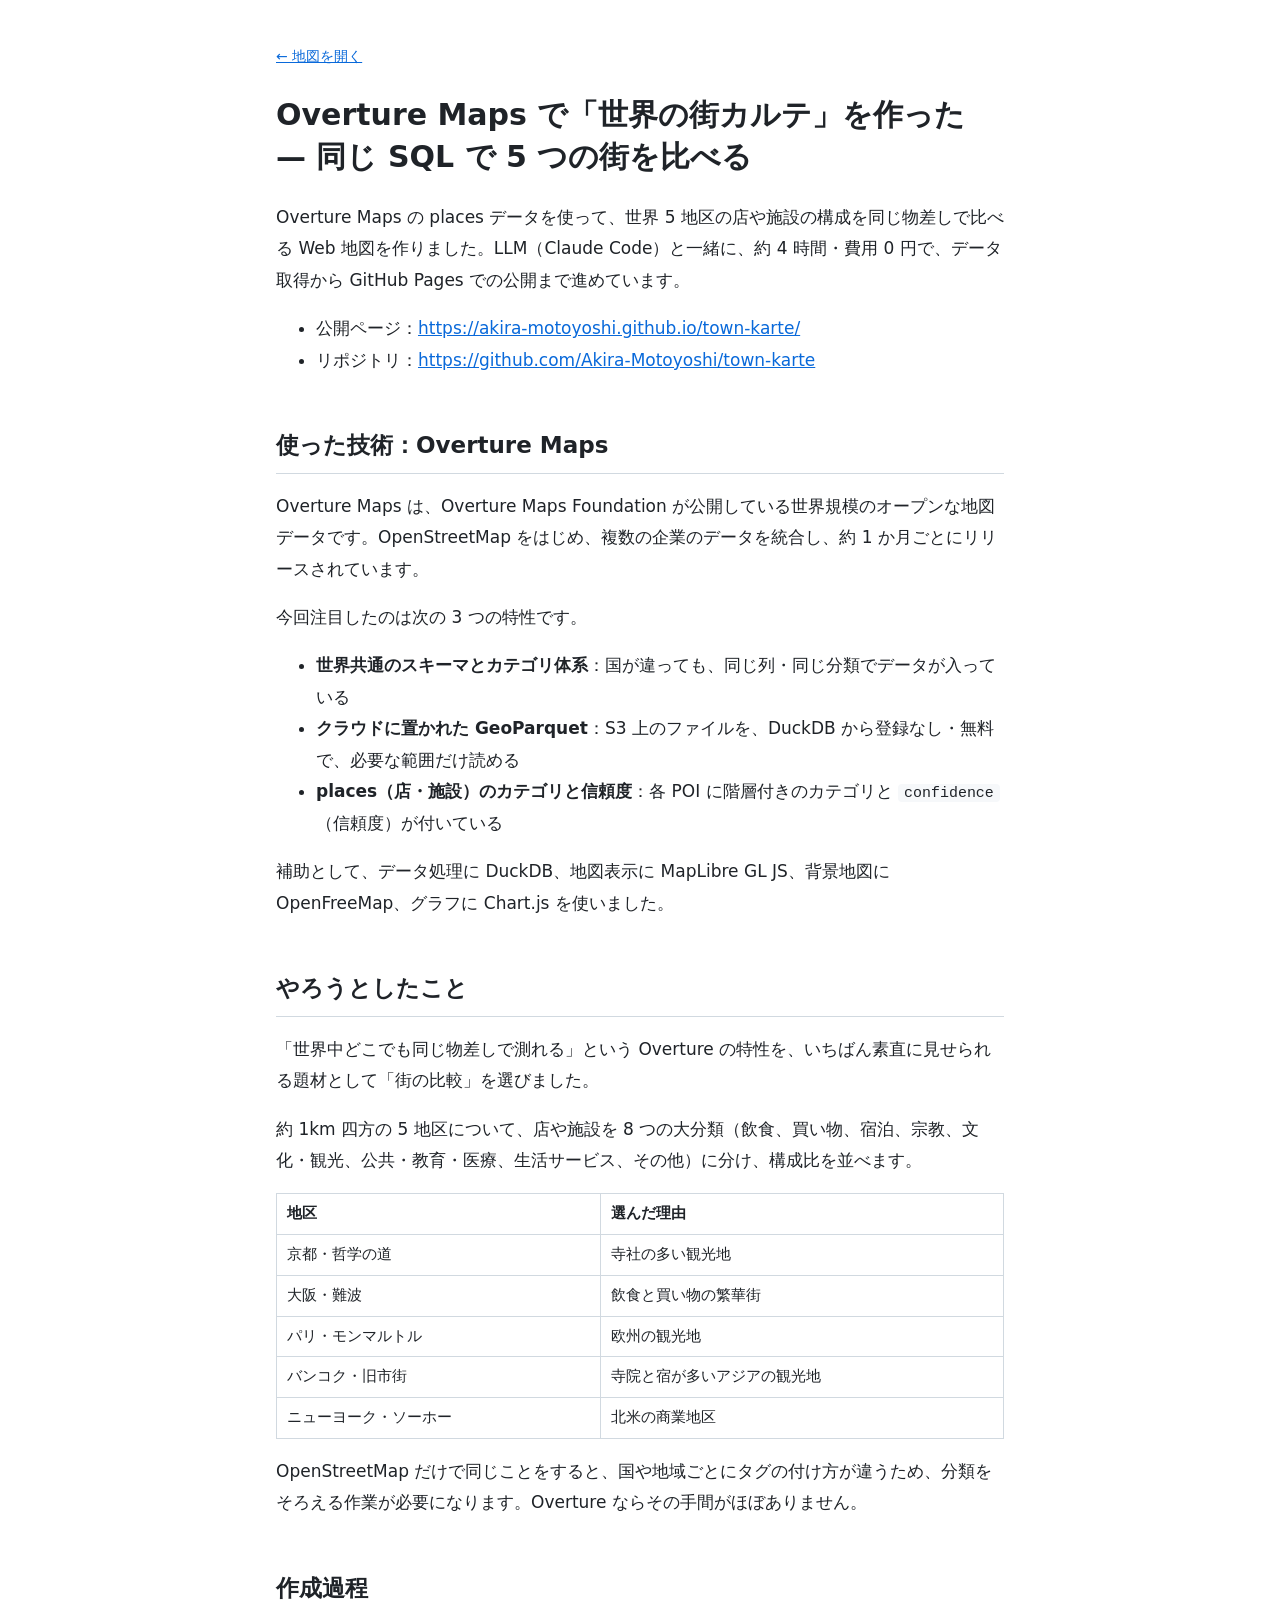
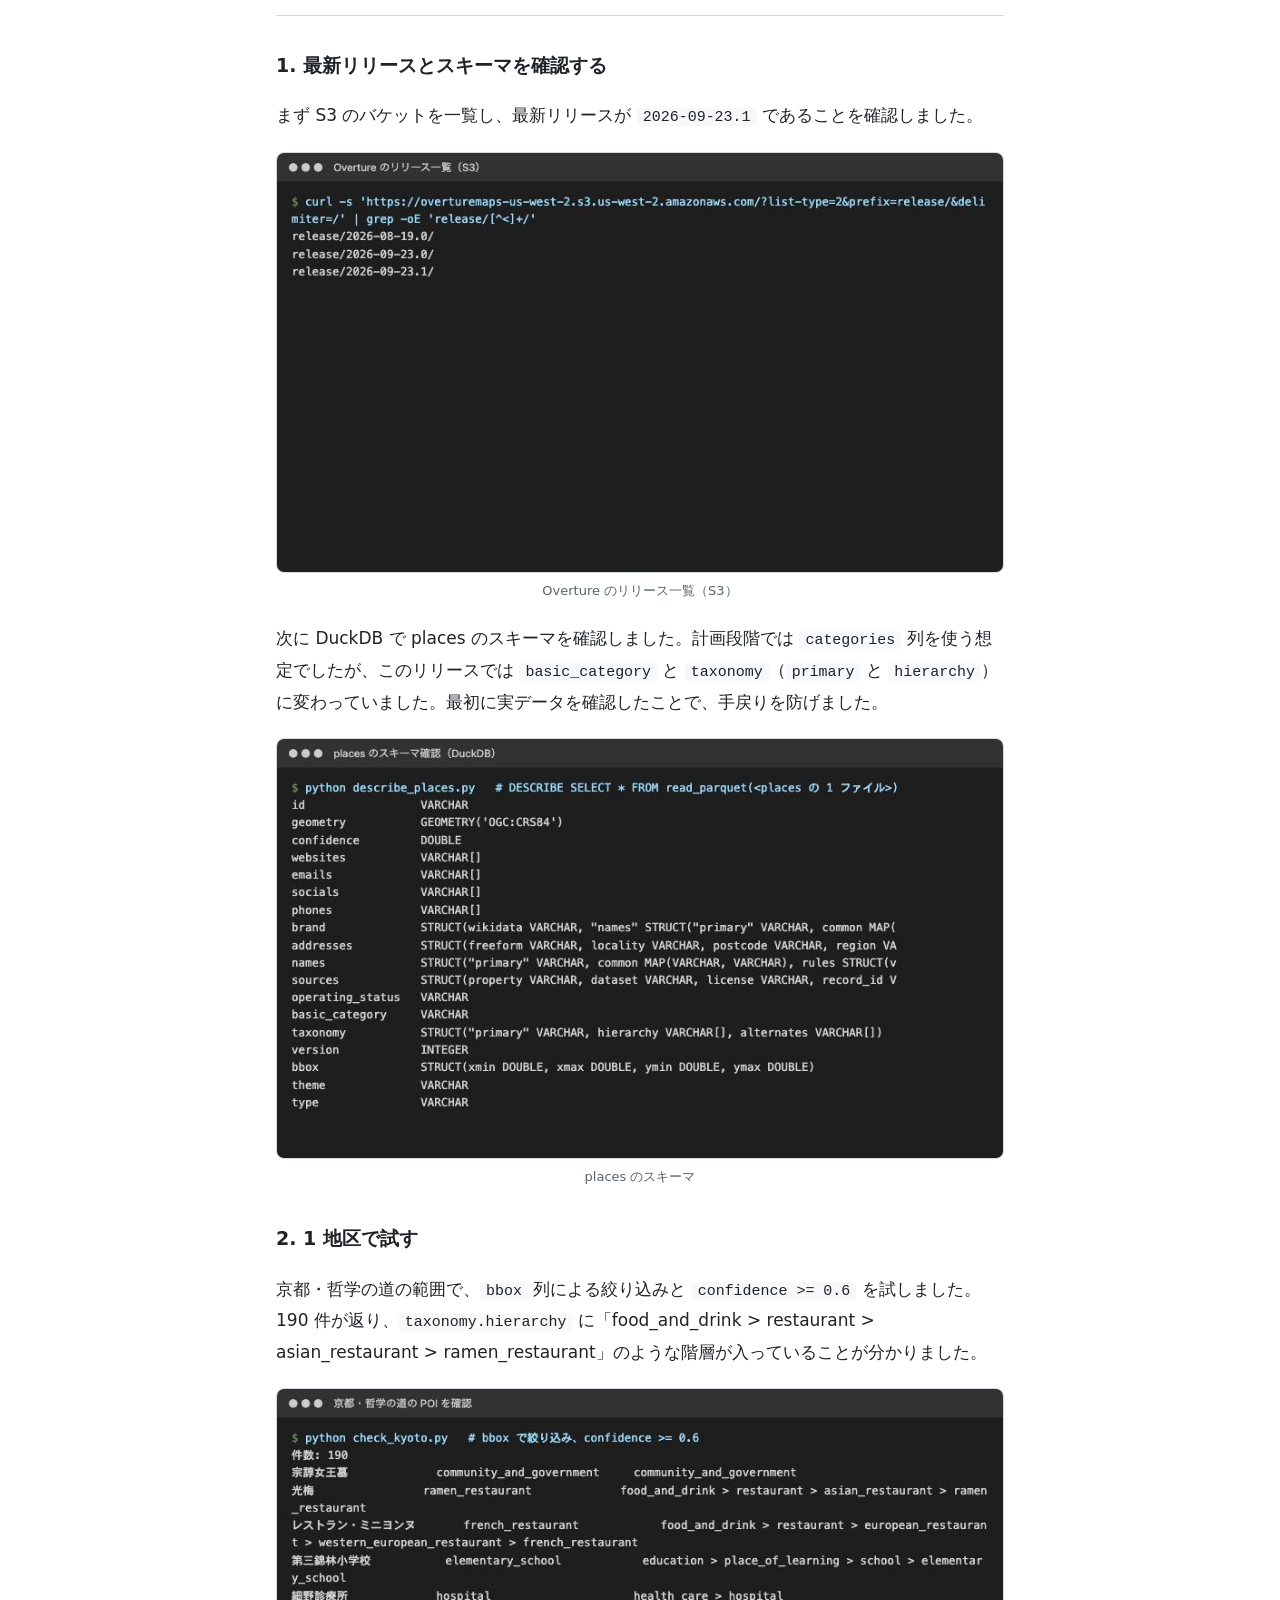
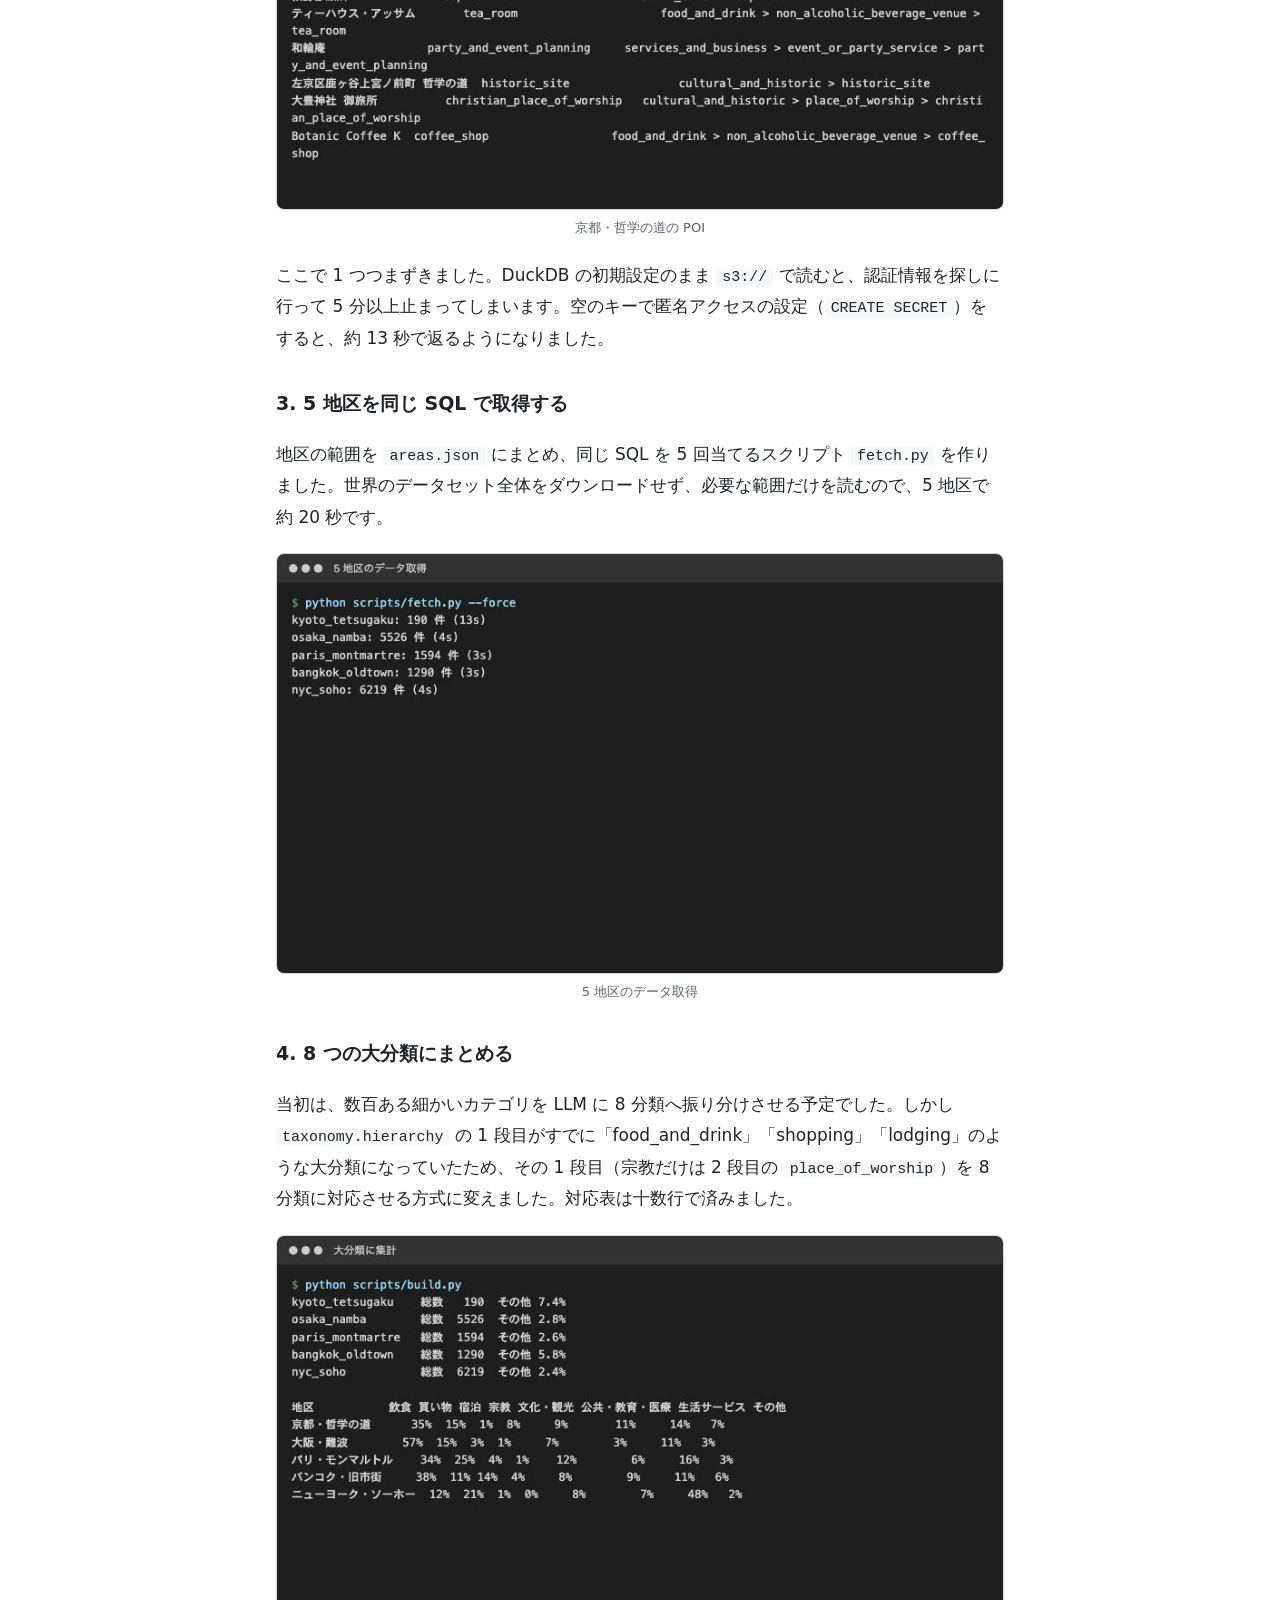
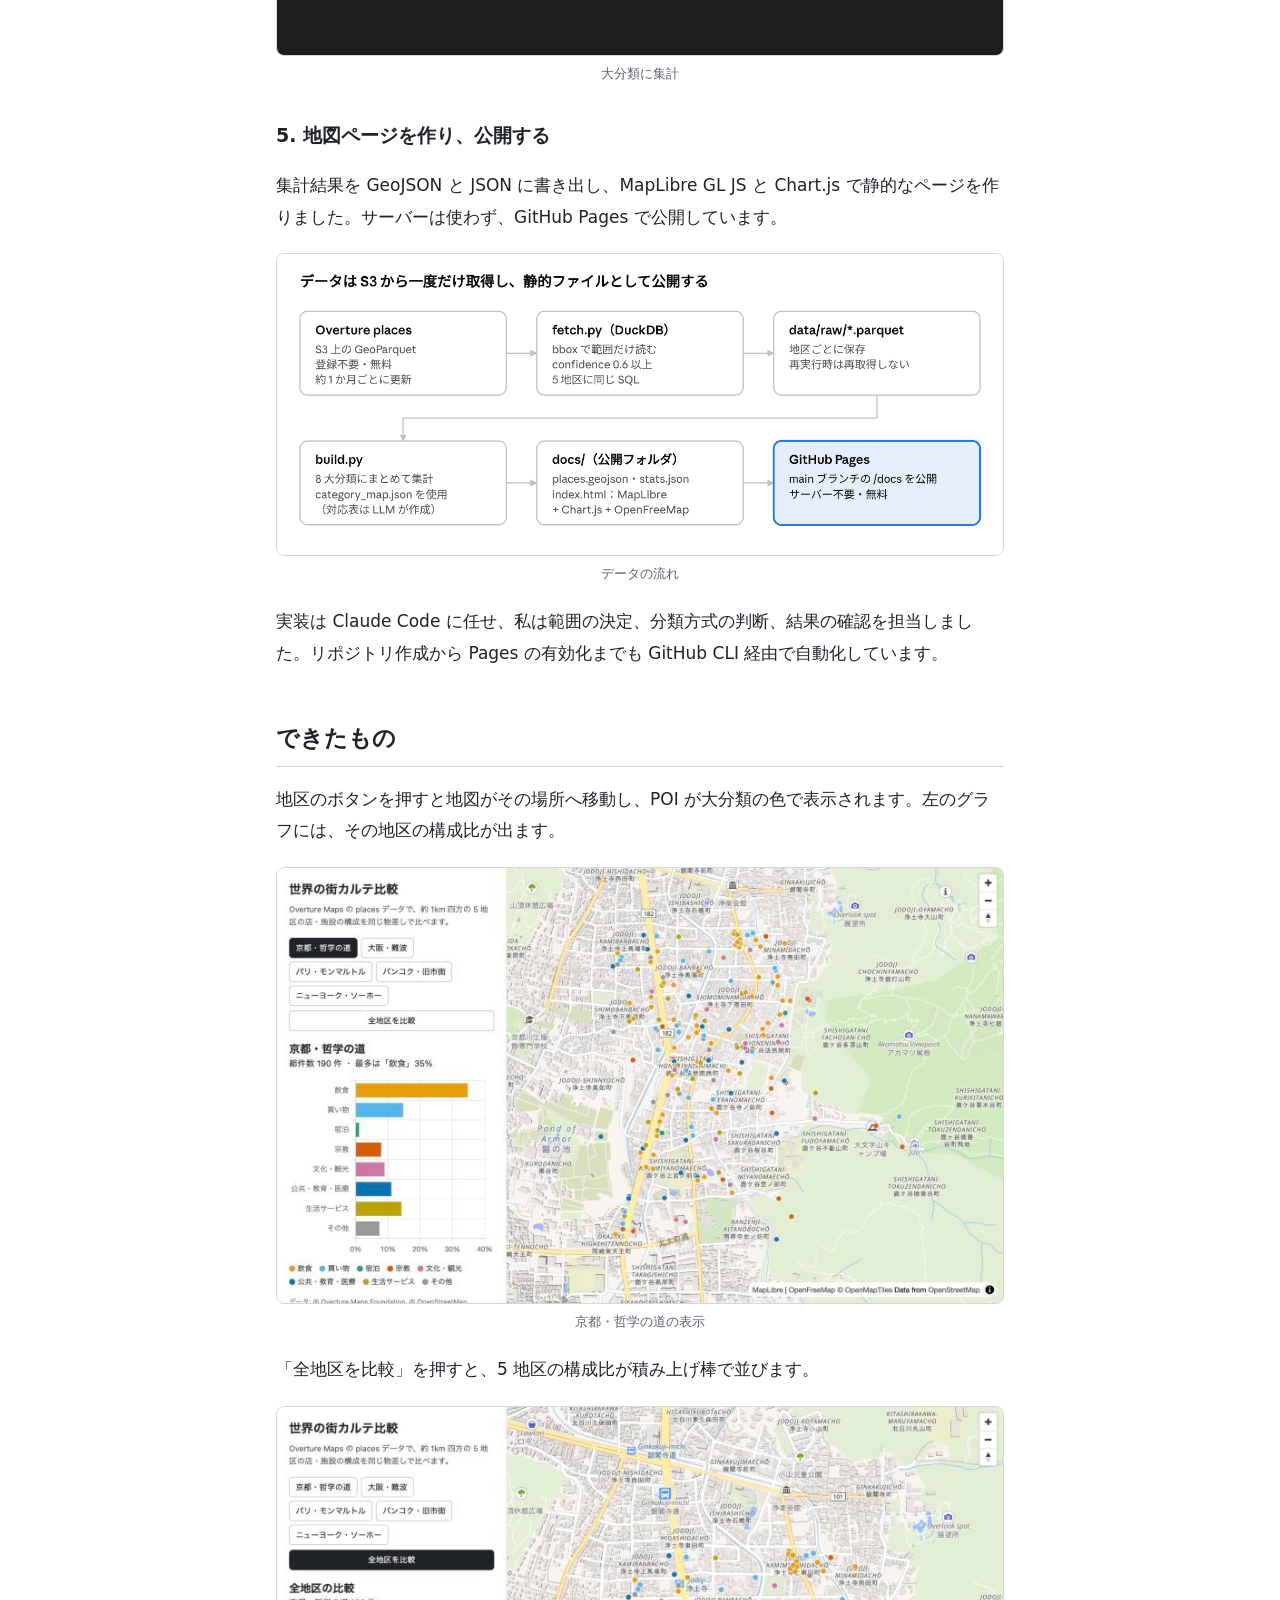
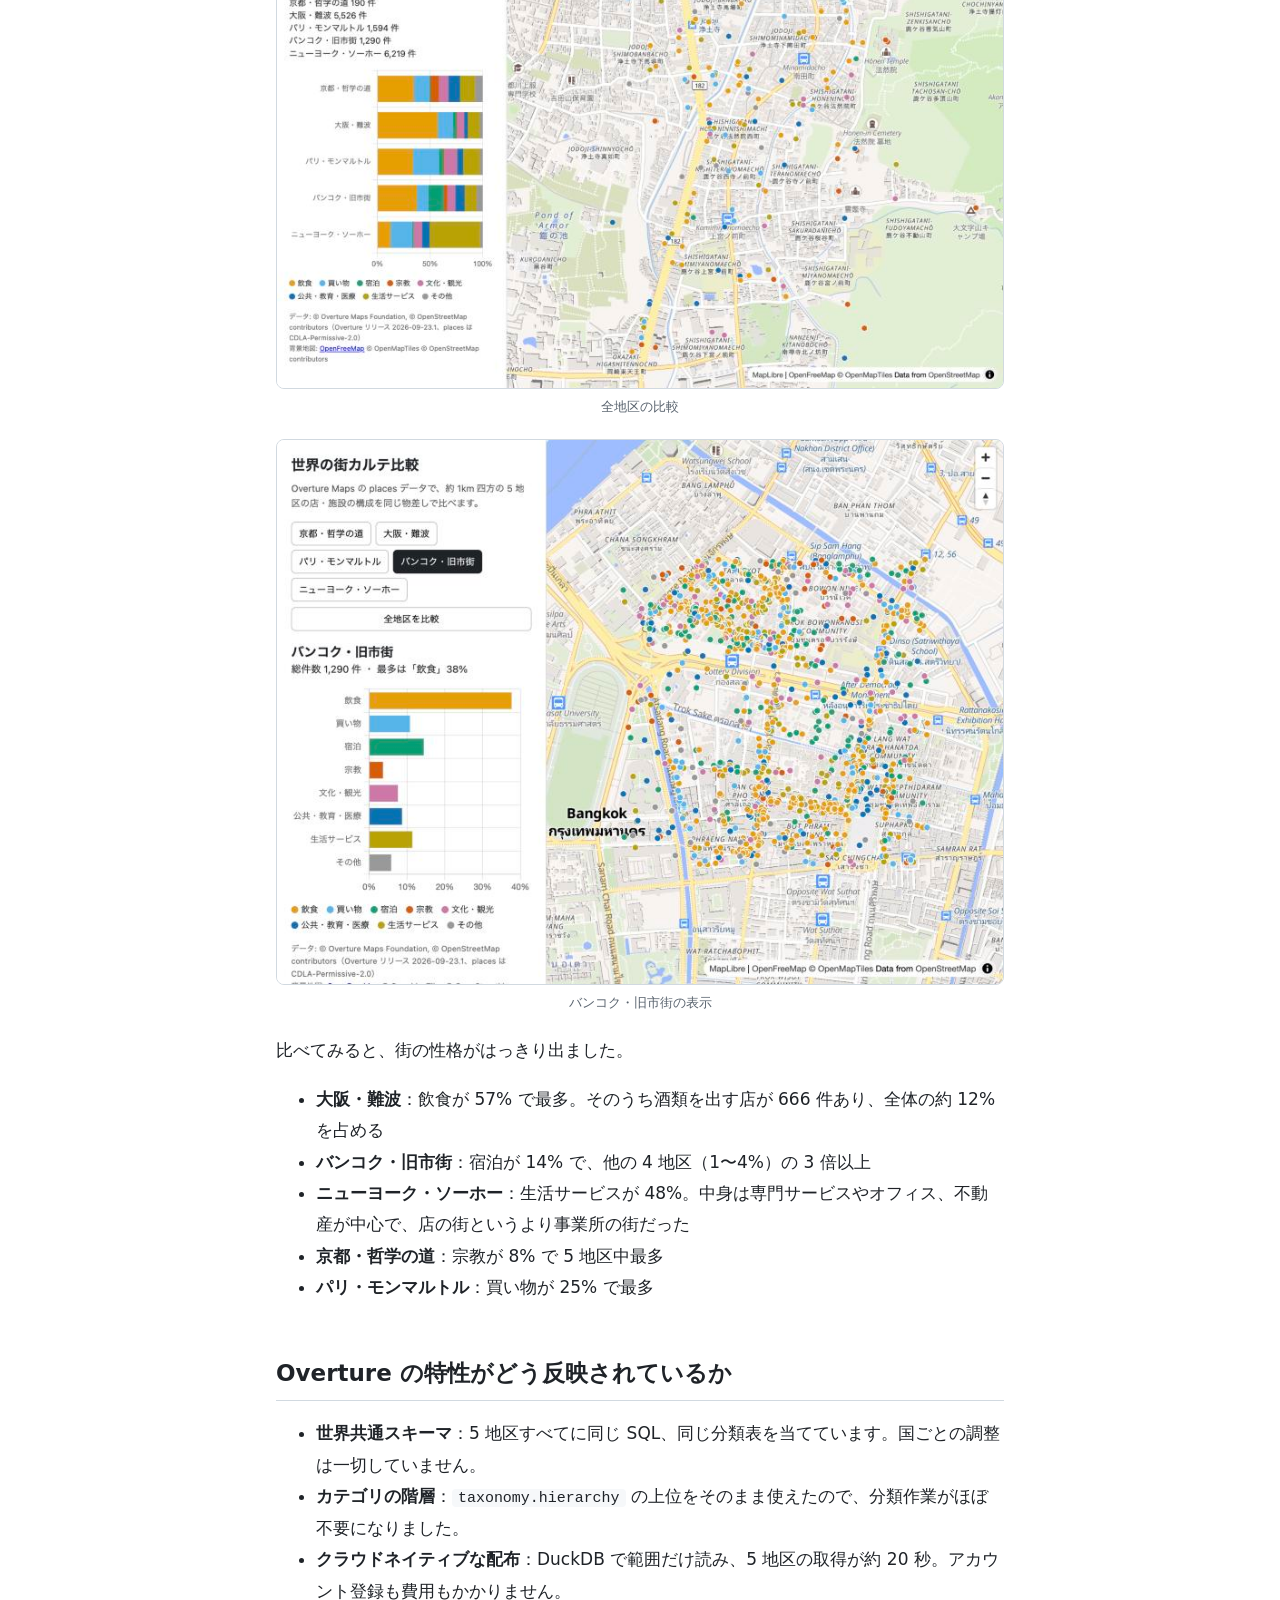
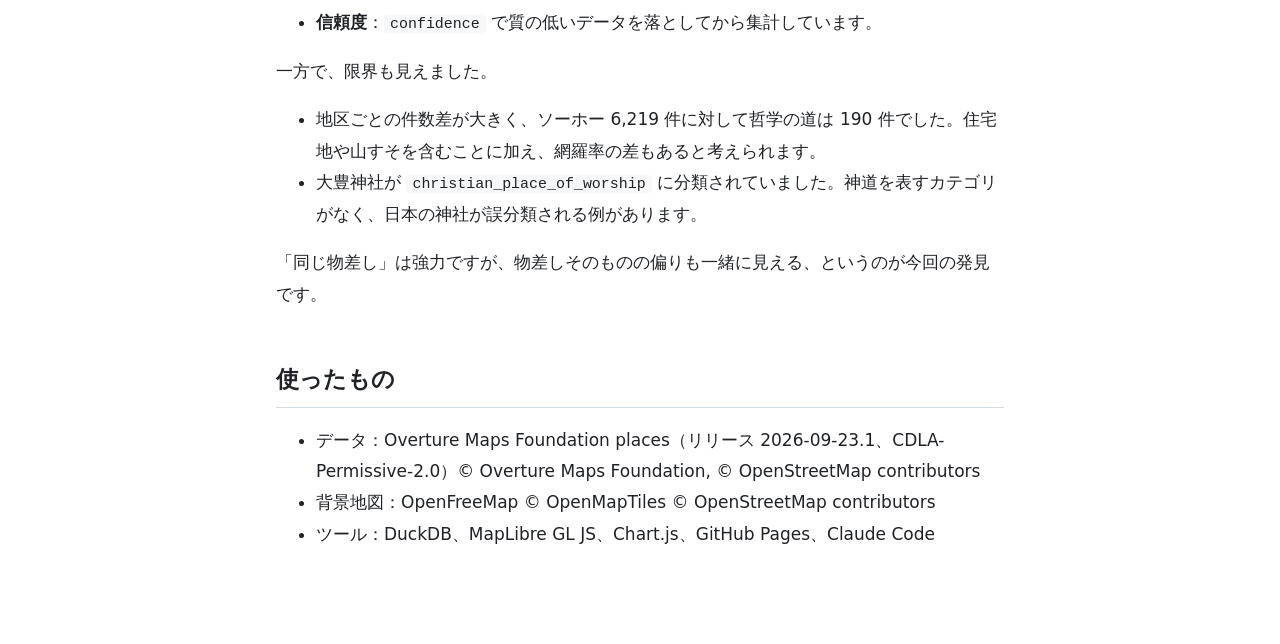
==== docs/article/index.html @ c45755fb "制作記ページを追加し、地図と README からリンク Co-Authored-By: Claude Opus 5.5 <noreply@anthropic.com>" ====
<!doctype html>
<html lang="ja">
<head>
<meta charset="utf-8">
<meta name="viewport" content="width=device-width, initial-scale=1">
<title>世界の街カルテ 制作記</title>
<meta name="description" content="Overture Maps の places データで世界 5 地区を比べる Web 地図を作った過程">
<style>
:root{--fg:#1f2328;--muted:#59636e;--line:#d1d9e0;--bg:#fff;--code:#f6f8fa;--link:#0969da}
@media (prefers-color-scheme:dark){:root{--fg:#e6edf3;--muted:#9198a1;--line:#3d444d;--bg:#0d1117;--code:#151b23;--link:#4493f8}}
*{box-sizing:border-box}
body{margin:0;background:var(--bg);color:var(--fg);font:17px/1.85 system-ui,-apple-system,"Hiragino Sans","Noto Sans JP",sans-serif}
main{max-width:760px;margin:0 auto;padding:40px 16px 80px}
h1{font-size:30px;line-height:1.4;margin:0 0 24px}
h2{font-size:23px;margin:48px 0 12px;padding-bottom:6px;border-bottom:1px solid var(--line)}
h3{font-size:19px;margin:32px 0 8px}
a{color:var(--link)}
code{background:var(--code);padding:1px 6px;border-radius:4px;font-size:.88em}
figure{margin:20px 0} figure img{width:100%;border:1px solid var(--line);border-radius:8px;display:block}
figcaption{font-size:13px;color:var(--muted);text-align:center;margin-top:6px}
table{border-collapse:collapse;width:100%;font-size:15px} th,td{border:1px solid var(--line);padding:6px 10px;text-align:left}
.back{font-size:14px;margin-bottom:24px;display:inline-block}
</style>
</head>
<body><main>
<a class="back" href="../">← 地図を開く</a>
<h1>Overture Maps で「世界の街カルテ」を作った — 同じ SQL で 5 つの街を比べる</h1>
<p>Overture Maps の places データを使って、世界 5 地区の店や施設の構成を同じ物差しで比べる Web 地図を作りました。LLM（Claude Code）と一緒に、約 4 時間・費用 0 円で、データ取得から GitHub Pages での公開まで進めています。</p>
<ul>
<li>公開ページ：<a href="https://akira-motoyoshi.github.io/town-karte/">https://akira-motoyoshi.github.io/town-karte/</a></li>
<li>リポジトリ：<a href="https://github.com/Akira-Motoyoshi/town-karte">https://github.com/Akira-Motoyoshi/town-karte</a></li>
</ul>
<h2>使った技術：Overture Maps</h2>
<p>Overture Maps は、Overture Maps Foundation が公開している世界規模のオープンな地図データです。OpenStreetMap をはじめ、複数の企業のデータを統合し、約 1 か月ごとにリリースされています。</p>
<p>今回注目したのは次の 3 つの特性です。</p>
<ul>
<li><strong>世界共通のスキーマとカテゴリ体系</strong>：国が違っても、同じ列・同じ分類でデータが入っている</li>
<li><strong>クラウドに置かれた GeoParquet</strong>：S3 上のファイルを、DuckDB から登録なし・無料で、必要な範囲だけ読める</li>
<li><strong>places（店・施設）のカテゴリと信頼度</strong>：各 POI に階層付きのカテゴリと <code>confidence</code>（信頼度）が付いている</li>
</ul>
<p>補助として、データ処理に DuckDB、地図表示に MapLibre GL JS、背景地図に OpenFreeMap、グラフに Chart.js を使いました。</p>
<h2>やろうとしたこと</h2>
<p>「世界中どこでも同じ物差しで測れる」という Overture の特性を、いちばん素直に見せられる題材として「街の比較」を選びました。</p>
<p>約 1km 四方の 5 地区について、店や施設を 8 つの大分類（飲食、買い物、宿泊、宗教、文化・観光、公共・教育・医療、生活サービス、その他）に分け、構成比を並べます。</p>
<table>
<thead>
<tr>
<th>地区</th>
<th>選んだ理由</th>
</tr>
</thead>
<tbody>
<tr>
<td>京都・哲学の道</td>
<td>寺社の多い観光地</td>
</tr>
<tr>
<td>大阪・難波</td>
<td>飲食と買い物の繁華街</td>
</tr>
<tr>
<td>パリ・モンマルトル</td>
<td>欧州の観光地</td>
</tr>
<tr>
<td>バンコク・旧市街</td>
<td>寺院と宿が多いアジアの観光地</td>
</tr>
<tr>
<td>ニューヨーク・ソーホー</td>
<td>北米の商業地区</td>
</tr>
</tbody>
</table>
<p>OpenStreetMap だけで同じことをすると、国や地域ごとにタグの付け方が違うため、分類をそろえる作業が必要になります。Overture ならその手間がほぼありません。</p>
<h2>作成過程</h2>
<h3>1. 最新リリースとスキーマを確認する</h3>
<p>まず S3 のバケットを一覧し、最新リリースが <code>2026-09-23.1</code> であることを確認しました。</p>
<figure><img alt="Overture のリリース一覧（S3）" loading="lazy" src="01_releases.jpg" /><figcaption>Overture のリリース一覧（S3）</figcaption></figure>
<p>次に DuckDB で places のスキーマを確認しました。計画段階では <code>categories</code> 列を使う想定でしたが、このリリースでは <code>basic_category</code> と <code>taxonomy</code>（<code>primary</code> と <code>hierarchy</code>）に変わっていました。最初に実データを確認したことで、手戻りを防げました。</p>
<figure><img alt="places のスキーマ" loading="lazy" src="02_schema.jpg" /><figcaption>places のスキーマ</figcaption></figure>
<h3>2. 1 地区で試す</h3>
<p>京都・哲学の道の範囲で、<code>bbox</code> 列による絞り込みと <code>confidence &gt;= 0.6</code> を試しました。190 件が返り、<code>taxonomy.hierarchy</code> に「food_and_drink &gt; restaurant &gt; asian_restaurant &gt; ramen_restaurant」のような階層が入っていることが分かりました。</p>
<figure><img alt="京都・哲学の道の POI" loading="lazy" src="03_kyoto.jpg" /><figcaption>京都・哲学の道の POI</figcaption></figure>
<p>ここで 1 つつまずきました。DuckDB の初期設定のまま <code>s3://</code> で読むと、認証情報を探しに行って 5 分以上止まってしまいます。空のキーで匿名アクセスの設定（<code>CREATE SECRET</code>）をすると、約 13 秒で返るようになりました。</p>
<h3>3. 5 地区を同じ SQL で取得する</h3>
<p>地区の範囲を <code>areas.json</code> にまとめ、同じ SQL を 5 回当てるスクリプト <code>fetch.py</code> を作りました。世界のデータセット全体をダウンロードせず、必要な範囲だけを読むので、5 地区で約 20 秒です。</p>
<figure><img alt="5 地区のデータ取得" loading="lazy" src="04_fetch.jpg" /><figcaption>5 地区のデータ取得</figcaption></figure>
<h3>4. 8 つの大分類にまとめる</h3>
<p>当初は、数百ある細かいカテゴリを LLM に 8 分類へ振り分けさせる予定でした。しかし <code>taxonomy.hierarchy</code> の 1 段目がすでに「food_and_drink」「shopping」「lodging」のような大分類になっていたため、その 1 段目（宗教だけは 2 段目の <code>place_of_worship</code>）を 8 分類に対応させる方式に変えました。対応表は十数行で済みました。</p>
<figure><img alt="大分類に集計" loading="lazy" src="05_build.jpg" /><figcaption>大分類に集計</figcaption></figure>
<h3>5. 地図ページを作り、公開する</h3>
<p>集計結果を GeoJSON と JSON に書き出し、MapLibre GL JS と Chart.js で静的なページを作りました。サーバーは使わず、GitHub Pages で公開しています。</p>
<figure><img alt="データの流れ" loading="lazy" src="06_dataflow.png" /><figcaption>データの流れ</figcaption></figure>
<p>実装は Claude Code に任せ、私は範囲の決定、分類方式の判断、結果の確認を担当しました。リポジトリ作成から Pages の有効化までも GitHub CLI 経由で自動化しています。</p>
<h2>できたもの</h2>
<p>地区のボタンを押すと地図がその場所へ移動し、POI が大分類の色で表示されます。左のグラフには、その地区の構成比が出ます。</p>
<figure><img alt="京都・哲学の道の表示" loading="lazy" src="07_kyoto_page.jpg" /><figcaption>京都・哲学の道の表示</figcaption></figure>
<p>「全地区を比較」を押すと、5 地区の構成比が積み上げ棒で並びます。</p>
<figure><img alt="全地区の比較" loading="lazy" src="08_compare.jpg" /><figcaption>全地区の比較</figcaption></figure>
<figure><img alt="バンコク・旧市街の表示" loading="lazy" src="09_bangkok.jpg" /><figcaption>バンコク・旧市街の表示</figcaption></figure>
<p>比べてみると、街の性格がはっきり出ました。</p>
<ul>
<li><strong>大阪・難波</strong>：飲食が 57% で最多。そのうち酒類を出す店が 666 件あり、全体の約 12% を占める</li>
<li><strong>バンコク・旧市街</strong>：宿泊が 14% で、他の 4 地区（1〜4%）の 3 倍以上</li>
<li><strong>ニューヨーク・ソーホー</strong>：生活サービスが 48%。中身は専門サービスやオフィス、不動産が中心で、店の街というより事業所の街だった</li>
<li><strong>京都・哲学の道</strong>：宗教が 8% で 5 地区中最多</li>
<li><strong>パリ・モンマルトル</strong>：買い物が 25% で最多</li>
</ul>
<h2>Overture の特性がどう反映されているか</h2>
<ul>
<li><strong>世界共通スキーマ</strong>：5 地区すべてに同じ SQL、同じ分類表を当てています。国ごとの調整は一切していません。</li>
<li><strong>カテゴリの階層</strong>：<code>taxonomy.hierarchy</code> の上位をそのまま使えたので、分類作業がほぼ不要になりました。</li>
<li><strong>クラウドネイティブな配布</strong>：DuckDB で範囲だけ読み、5 地区の取得が約 20 秒。アカウント登録も費用もかかりません。</li>
<li><strong>信頼度</strong>：<code>confidence</code> で質の低いデータを落としてから集計しています。</li>
</ul>
<p>一方で、限界も見えました。</p>
<ul>
<li>地区ごとの件数差が大きく、ソーホー 6,219 件に対して哲学の道は 190 件でした。住宅地や山すそを含むことに加え、網羅率の差もあると考えられます。</li>
<li>大豊神社が <code>christian_place_of_worship</code> に分類されていました。神道を表すカテゴリがなく、日本の神社が誤分類される例があります。</li>
</ul>
<p>「同じ物差し」は強力ですが、物差しそのものの偏りも一緒に見える、というのが今回の発見です。</p>
<h2>使ったもの</h2>
<ul>
<li>データ：Overture Maps Foundation places（リリース 2026-09-23.1、CDLA-Permissive-2.0）© Overture Maps Foundation, © OpenStreetMap contributors</li>
<li>背景地図：OpenFreeMap © OpenMapTiles © OpenStreetMap contributors</li>
<li>ツール：DuckDB、MapLibre GL JS、Chart.js、GitHub Pages、Claude Code</li>
</ul>
</main></body></html>
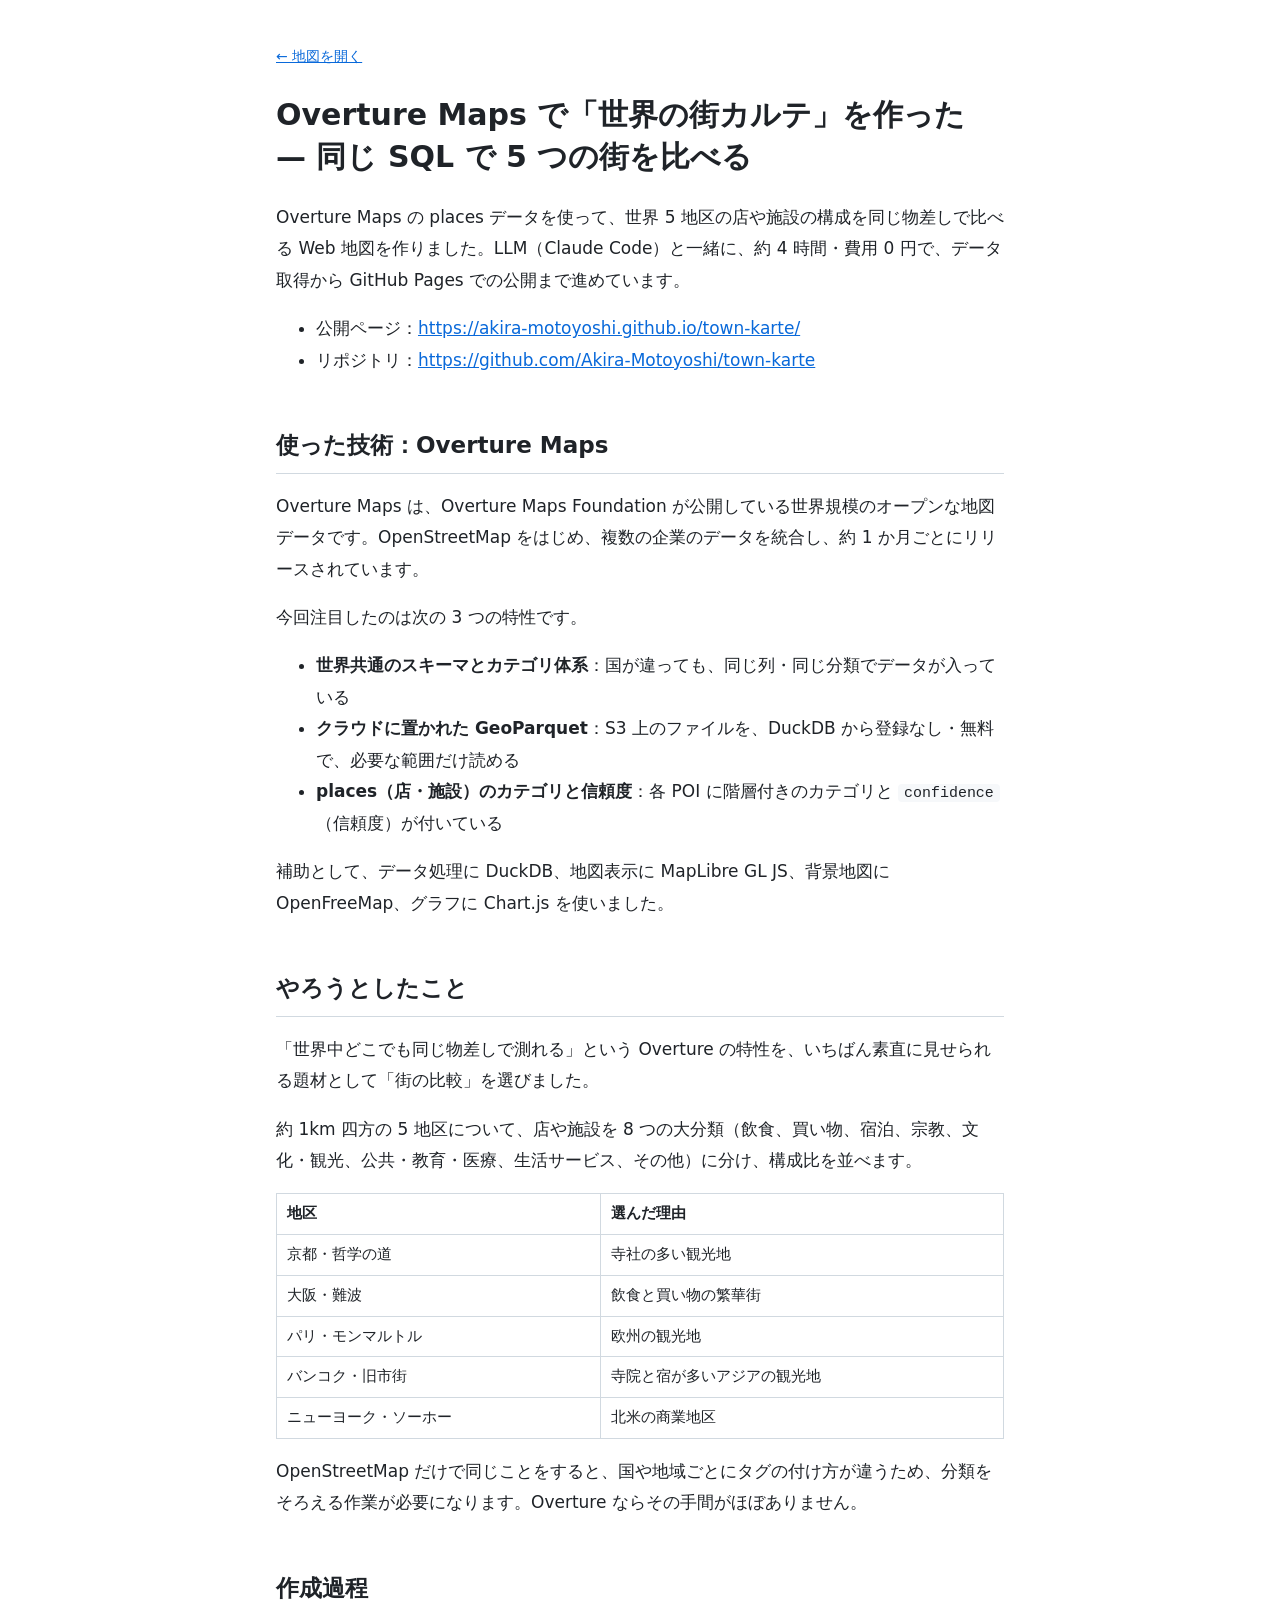
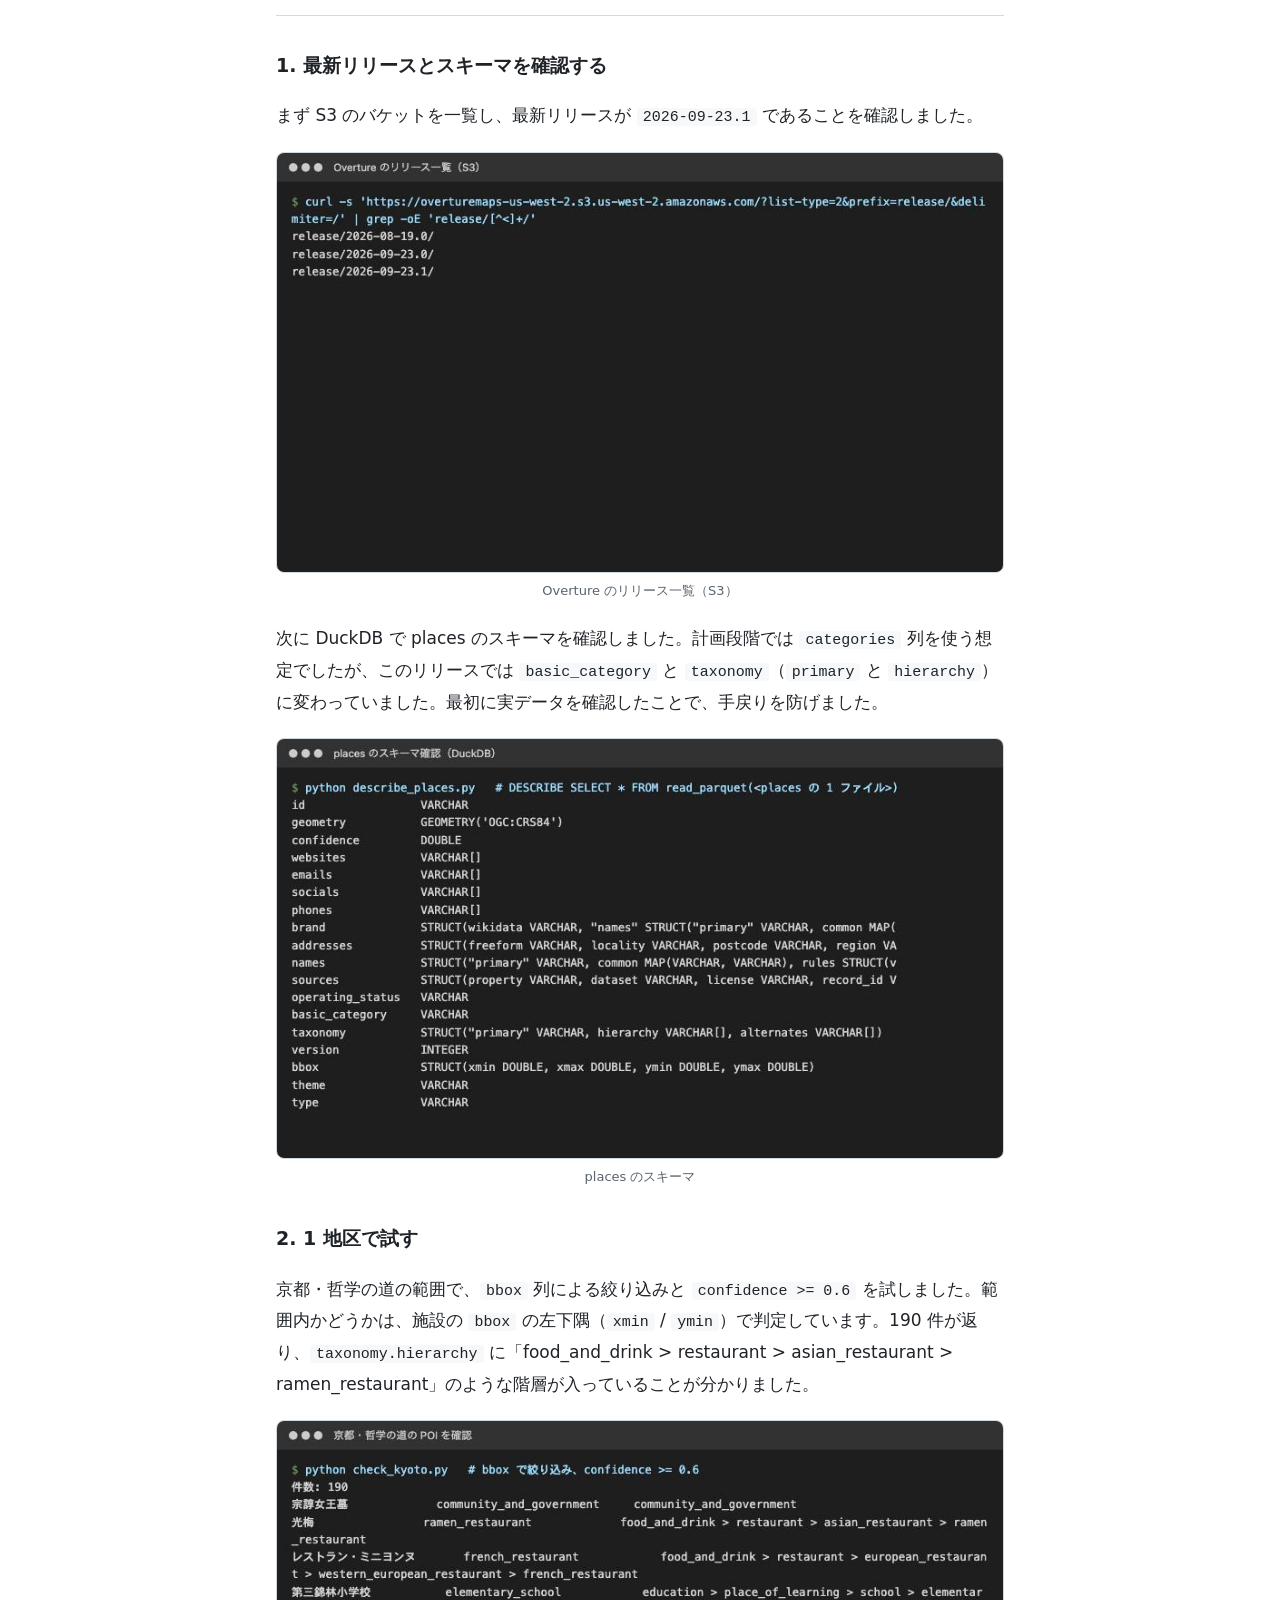
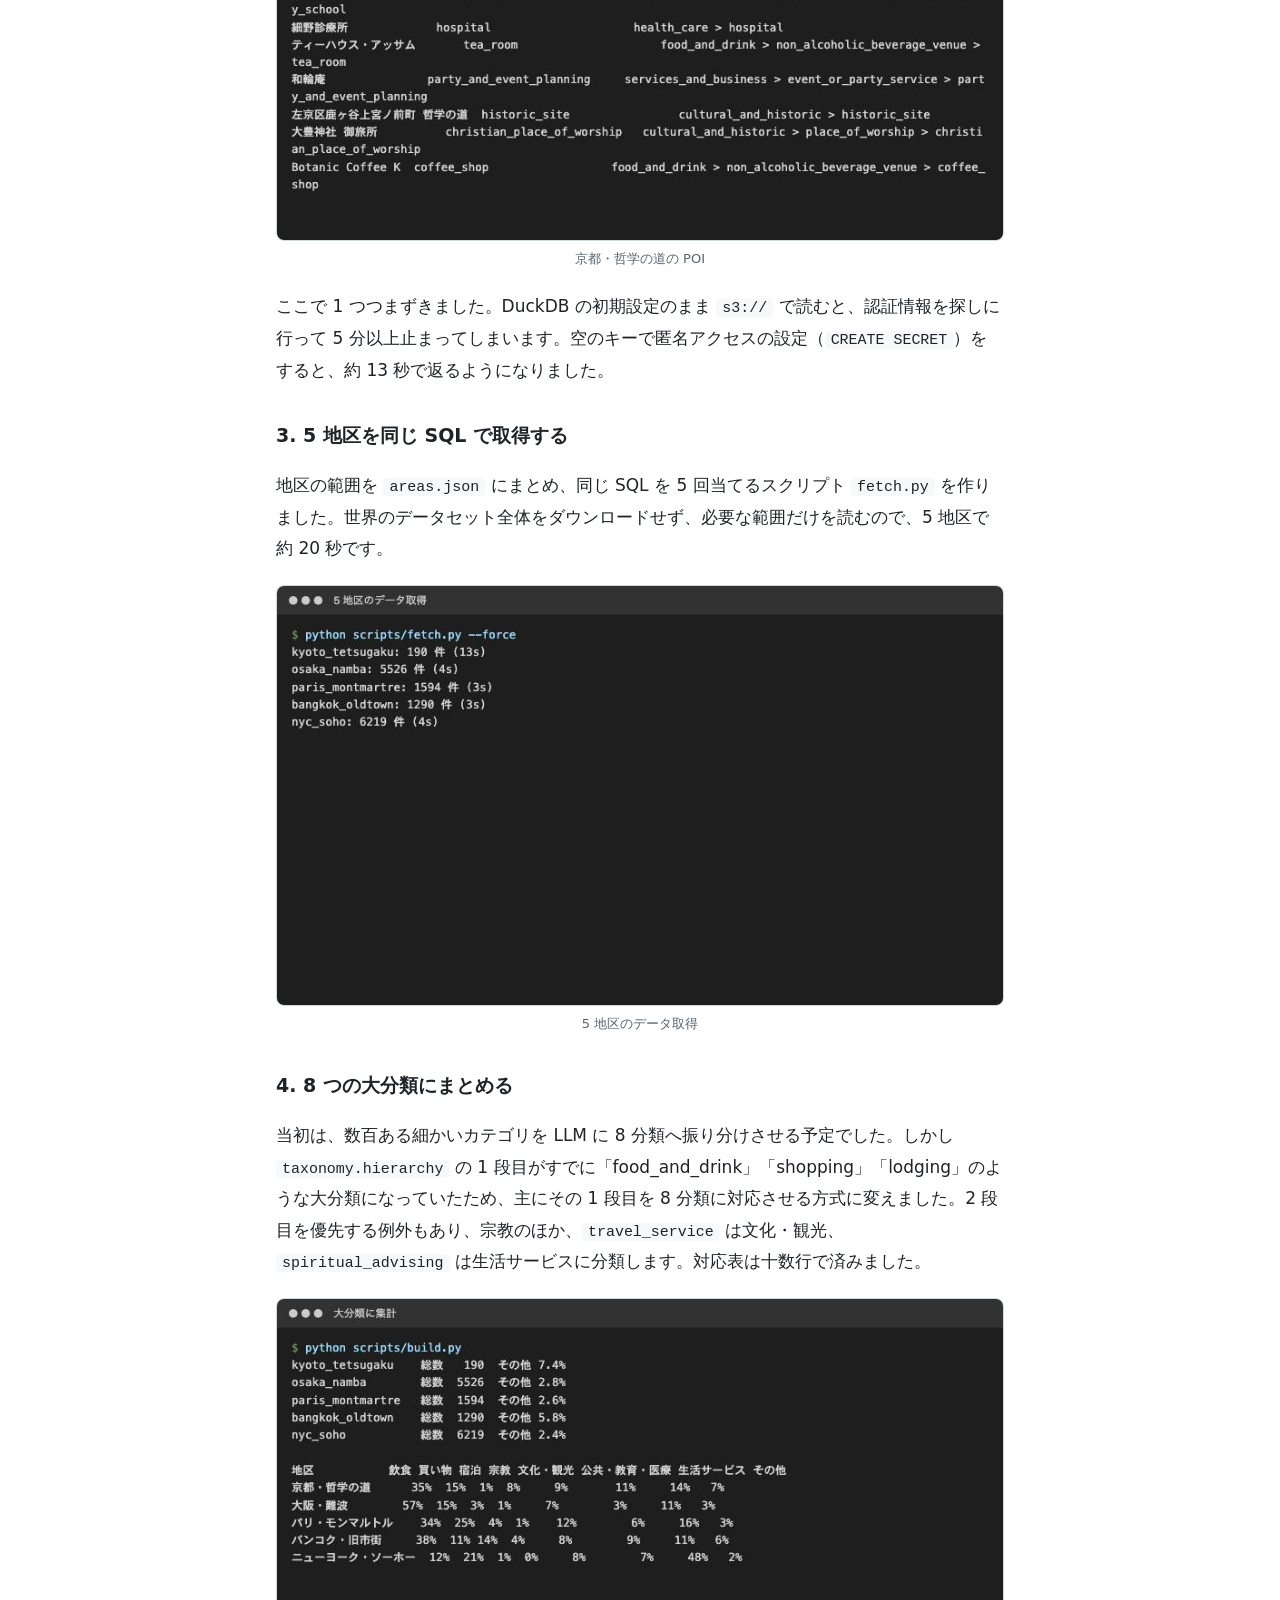
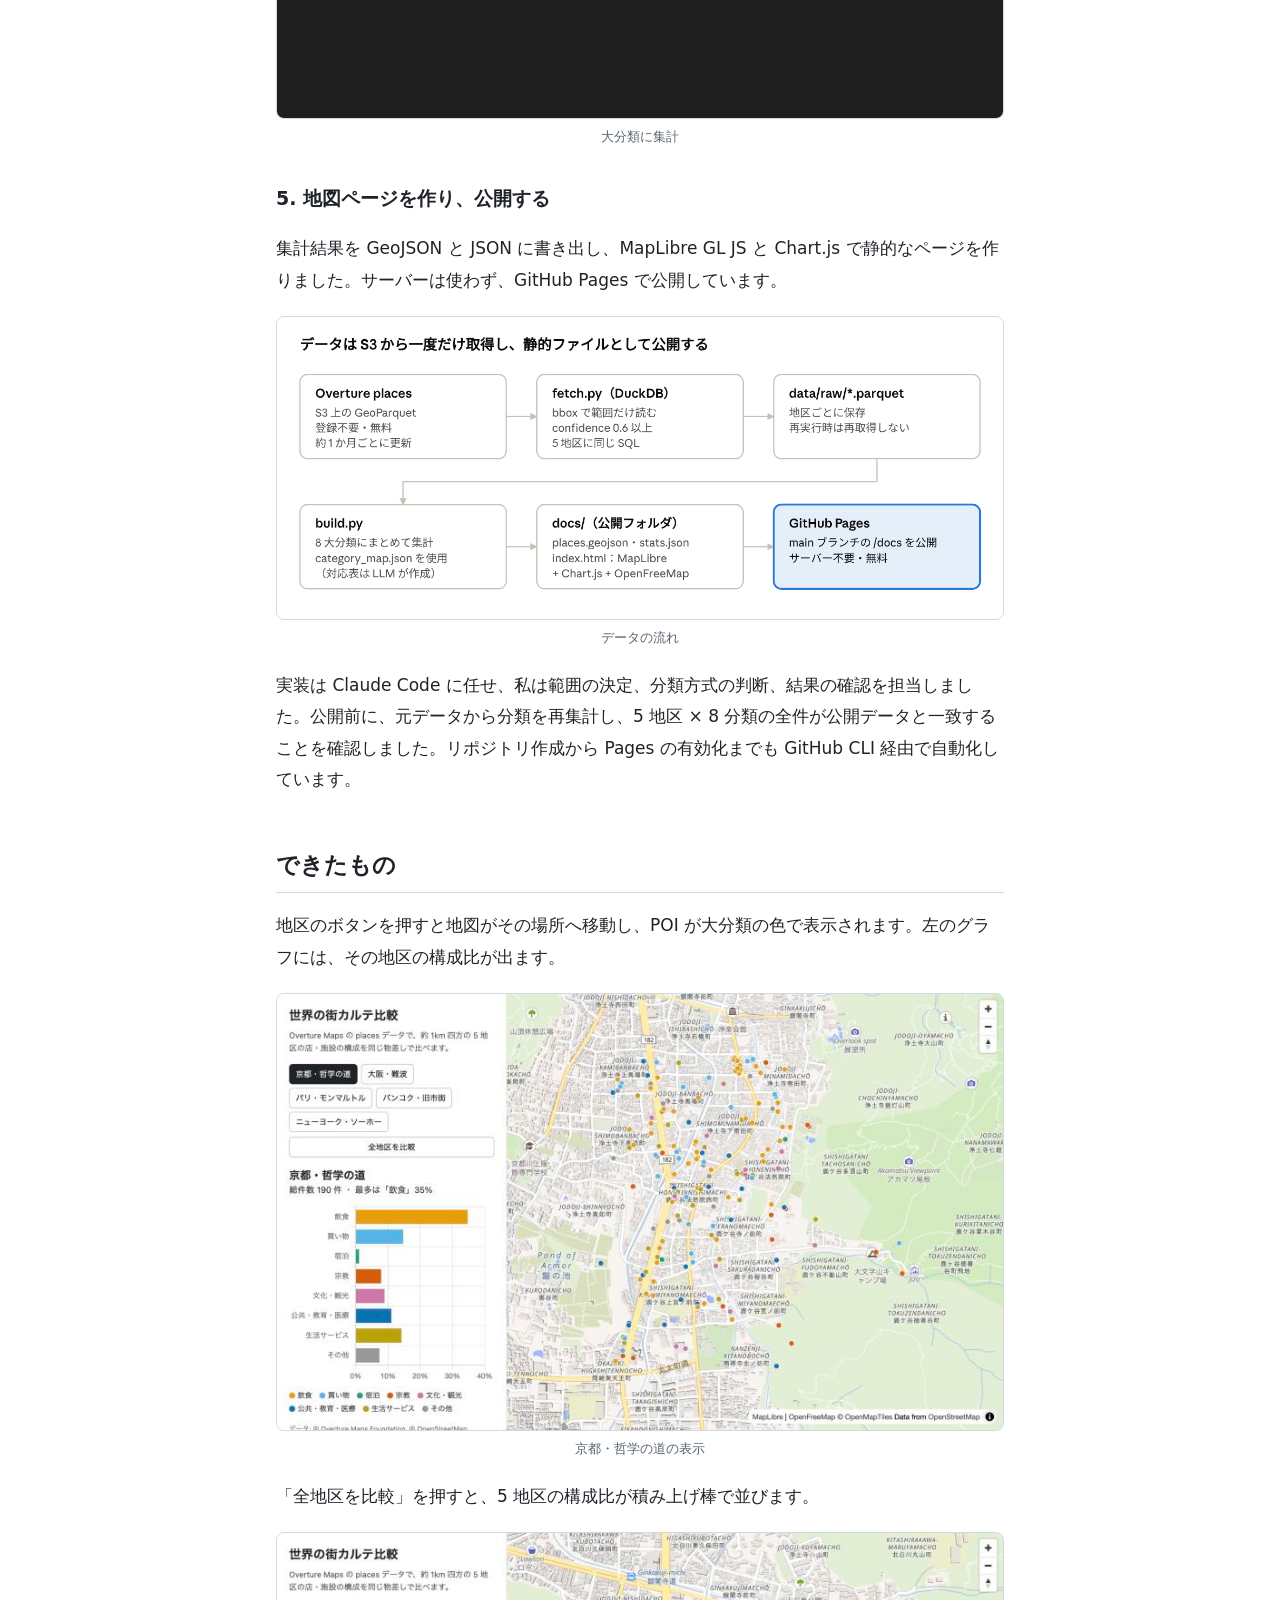
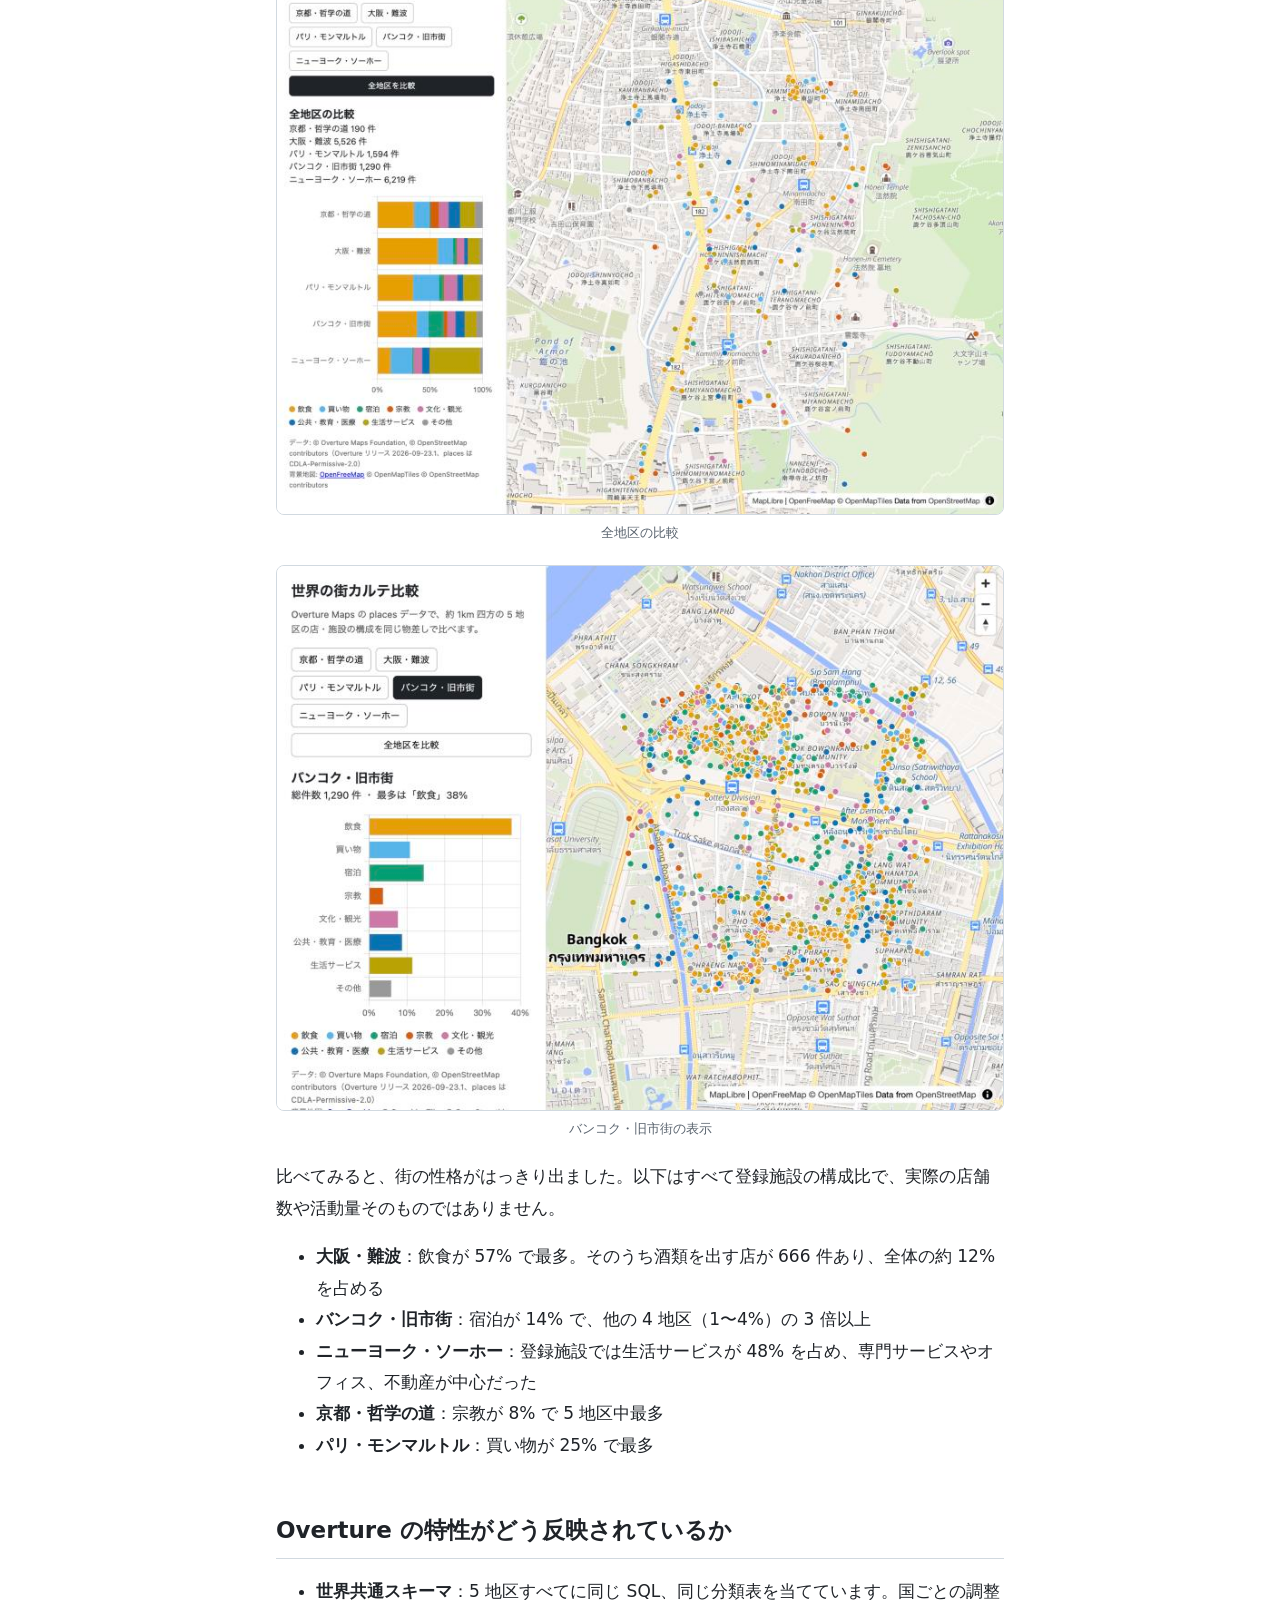
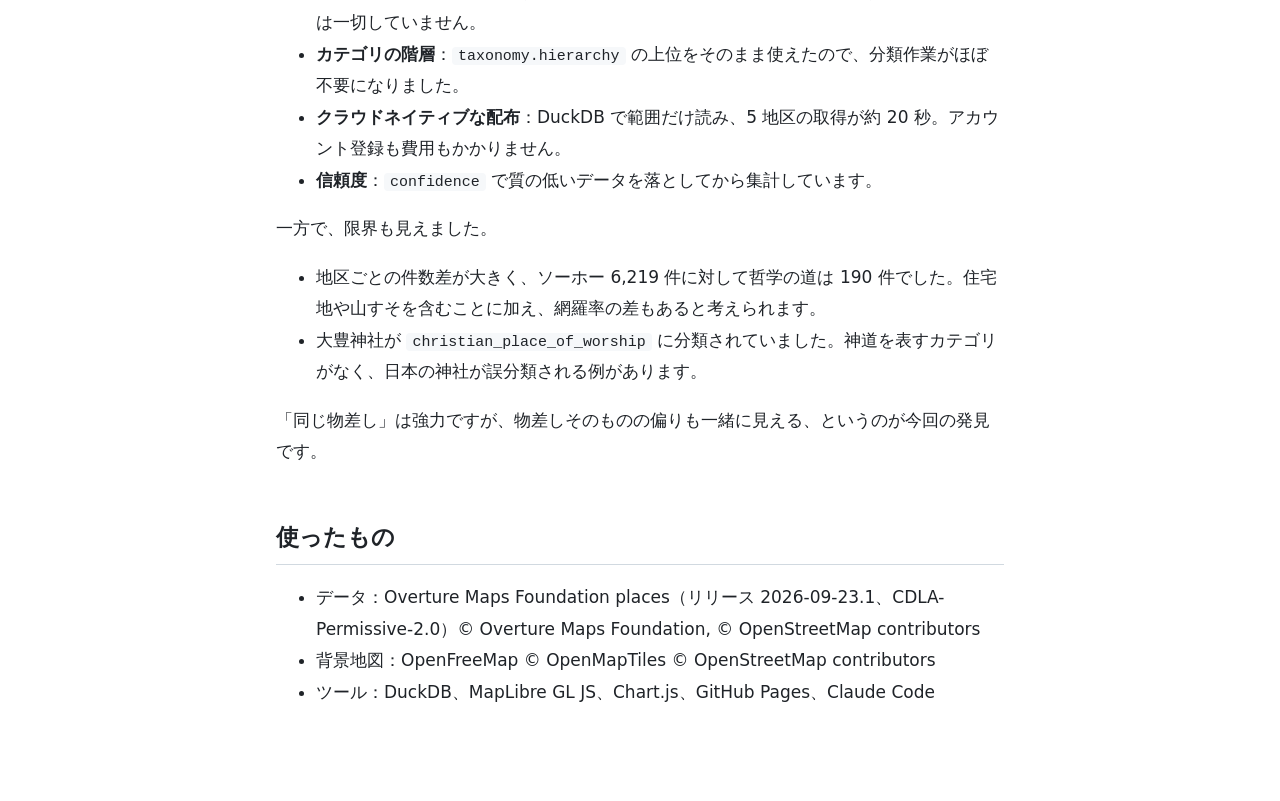
==== commit ad95083a: "提出前修正：リリース不整合の防止、ポップアップの残留修正、発見と抽出条件の説明追加" ====
--- a/docs/article/index.html
+++ b/docs/article/index.html
@@ -80,30 +80,30 @@
 <p>次に DuckDB で places のスキーマを確認しました。計画段階では <code>categories</code> 列を使う想定でしたが、このリリースでは <code>basic_category</code> と <code>taxonomy</code>（<code>primary</code> と <code>hierarchy</code>）に変わっていました。最初に実データを確認したことで、手戻りを防げました。</p>
 <figure><img alt="places のスキーマ" loading="lazy" src="02_schema.jpg" /><figcaption>places のスキーマ</figcaption></figure>
 <h3>2. 1 地区で試す</h3>
-<p>京都・哲学の道の範囲で、<code>bbox</code> 列による絞り込みと <code>confidence &gt;= 0.6</code> を試しました。190 件が返り、<code>taxonomy.hierarchy</code> に「food_and_drink &gt; restaurant &gt; asian_restaurant &gt; ramen_restaurant」のような階層が入っていることが分かりました。</p>
+<p>京都・哲学の道の範囲で、<code>bbox</code> 列による絞り込みと <code>confidence &gt;= 0.6</code> を試しました。範囲内かどうかは、施設の <code>bbox</code> の左下隅（<code>xmin</code> / <code>ymin</code>）で判定しています。190 件が返り、<code>taxonomy.hierarchy</code> に「food_and_drink &gt; restaurant &gt; asian_restaurant &gt; ramen_restaurant」のような階層が入っていることが分かりました。</p>
 <figure><img alt="京都・哲学の道の POI" loading="lazy" src="03_kyoto.jpg" /><figcaption>京都・哲学の道の POI</figcaption></figure>
 <p>ここで 1 つつまずきました。DuckDB の初期設定のまま <code>s3://</code> で読むと、認証情報を探しに行って 5 分以上止まってしまいます。空のキーで匿名アクセスの設定（<code>CREATE SECRET</code>）をすると、約 13 秒で返るようになりました。</p>
 <h3>3. 5 地区を同じ SQL で取得する</h3>
 <p>地区の範囲を <code>areas.json</code> にまとめ、同じ SQL を 5 回当てるスクリプト <code>fetch.py</code> を作りました。世界のデータセット全体をダウンロードせず、必要な範囲だけを読むので、5 地区で約 20 秒です。</p>
 <figure><img alt="5 地区のデータ取得" loading="lazy" src="04_fetch.jpg" /><figcaption>5 地区のデータ取得</figcaption></figure>
 <h3>4. 8 つの大分類にまとめる</h3>
-<p>当初は、数百ある細かいカテゴリを LLM に 8 分類へ振り分けさせる予定でした。しかし <code>taxonomy.hierarchy</code> の 1 段目がすでに「food_and_drink」「shopping」「lodging」のような大分類になっていたため、その 1 段目（宗教だけは 2 段目の <code>place_of_worship</code>）を 8 分類に対応させる方式に変えました。対応表は十数行で済みました。</p>
+<p>当初は、数百ある細かいカテゴリを LLM に 8 分類へ振り分けさせる予定でした。しかし <code>taxonomy.hierarchy</code> の 1 段目がすでに「food_and_drink」「shopping」「lodging」のような大分類になっていたため、主にその 1 段目を 8 分類に対応させる方式に変えました。2 段目を優先する例外もあり、宗教のほか、<code>travel_service</code> は文化・観光、<code>spiritual_advising</code> は生活サービスに分類します。対応表は十数行で済みました。</p>
 <figure><img alt="大分類に集計" loading="lazy" src="05_build.jpg" /><figcaption>大分類に集計</figcaption></figure>
 <h3>5. 地図ページを作り、公開する</h3>
 <p>集計結果を GeoJSON と JSON に書き出し、MapLibre GL JS と Chart.js で静的なページを作りました。サーバーは使わず、GitHub Pages で公開しています。</p>
 <figure><img alt="データの流れ" loading="lazy" src="06_dataflow.png" /><figcaption>データの流れ</figcaption></figure>
-<p>実装は Claude Code に任せ、私は範囲の決定、分類方式の判断、結果の確認を担当しました。リポジトリ作成から Pages の有効化までも GitHub CLI 経由で自動化しています。</p>
+<p>実装は Claude Code に任せ、私は範囲の決定、分類方式の判断、結果の確認を担当しました。公開前に、元データから分類を再集計し、5 地区 × 8 分類の全件が公開データと一致することを確認しました。リポジトリ作成から Pages の有効化までも GitHub CLI 経由で自動化しています。</p>
 <h2>できたもの</h2>
 <p>地区のボタンを押すと地図がその場所へ移動し、POI が大分類の色で表示されます。左のグラフには、その地区の構成比が出ます。</p>
 <figure><img alt="京都・哲学の道の表示" loading="lazy" src="07_kyoto_page.jpg" /><figcaption>京都・哲学の道の表示</figcaption></figure>
 <p>「全地区を比較」を押すと、5 地区の構成比が積み上げ棒で並びます。</p>
 <figure><img alt="全地区の比較" loading="lazy" src="08_compare.jpg" /><figcaption>全地区の比較</figcaption></figure>
 <figure><img alt="バンコク・旧市街の表示" loading="lazy" src="09_bangkok.jpg" /><figcaption>バンコク・旧市街の表示</figcaption></figure>
-<p>比べてみると、街の性格がはっきり出ました。</p>
+<p>比べてみると、街の性格がはっきり出ました。以下はすべて登録施設の構成比で、実際の店舗数や活動量そのものではありません。</p>
 <ul>
 <li><strong>大阪・難波</strong>：飲食が 57% で最多。そのうち酒類を出す店が 666 件あり、全体の約 12% を占める</li>
 <li><strong>バンコク・旧市街</strong>：宿泊が 14% で、他の 4 地区（1〜4%）の 3 倍以上</li>
-<li><strong>ニューヨーク・ソーホー</strong>：生活サービスが 48%。中身は専門サービスやオフィス、不動産が中心で、店の街というより事業所の街だった</li>
+<li><strong>ニューヨーク・ソーホー</strong>：登録施設では生活サービスが 48% を占め、専門サービスやオフィス、不動産が中心だった</li>
 <li><strong>京都・哲学の道</strong>：宗教が 8% で 5 地区中最多</li>
 <li><strong>パリ・モンマルトル</strong>：買い物が 25% で最多</li>
 </ul>
@@ -126,4 +126,4 @@
 <li>背景地図：OpenFreeMap © OpenMapTiles © OpenStreetMap contributors</li>
 <li>ツール：DuckDB、MapLibre GL JS、Chart.js、GitHub Pages、Claude Code</li>
 </ul>
-</main></body></html>+</main></body></html>
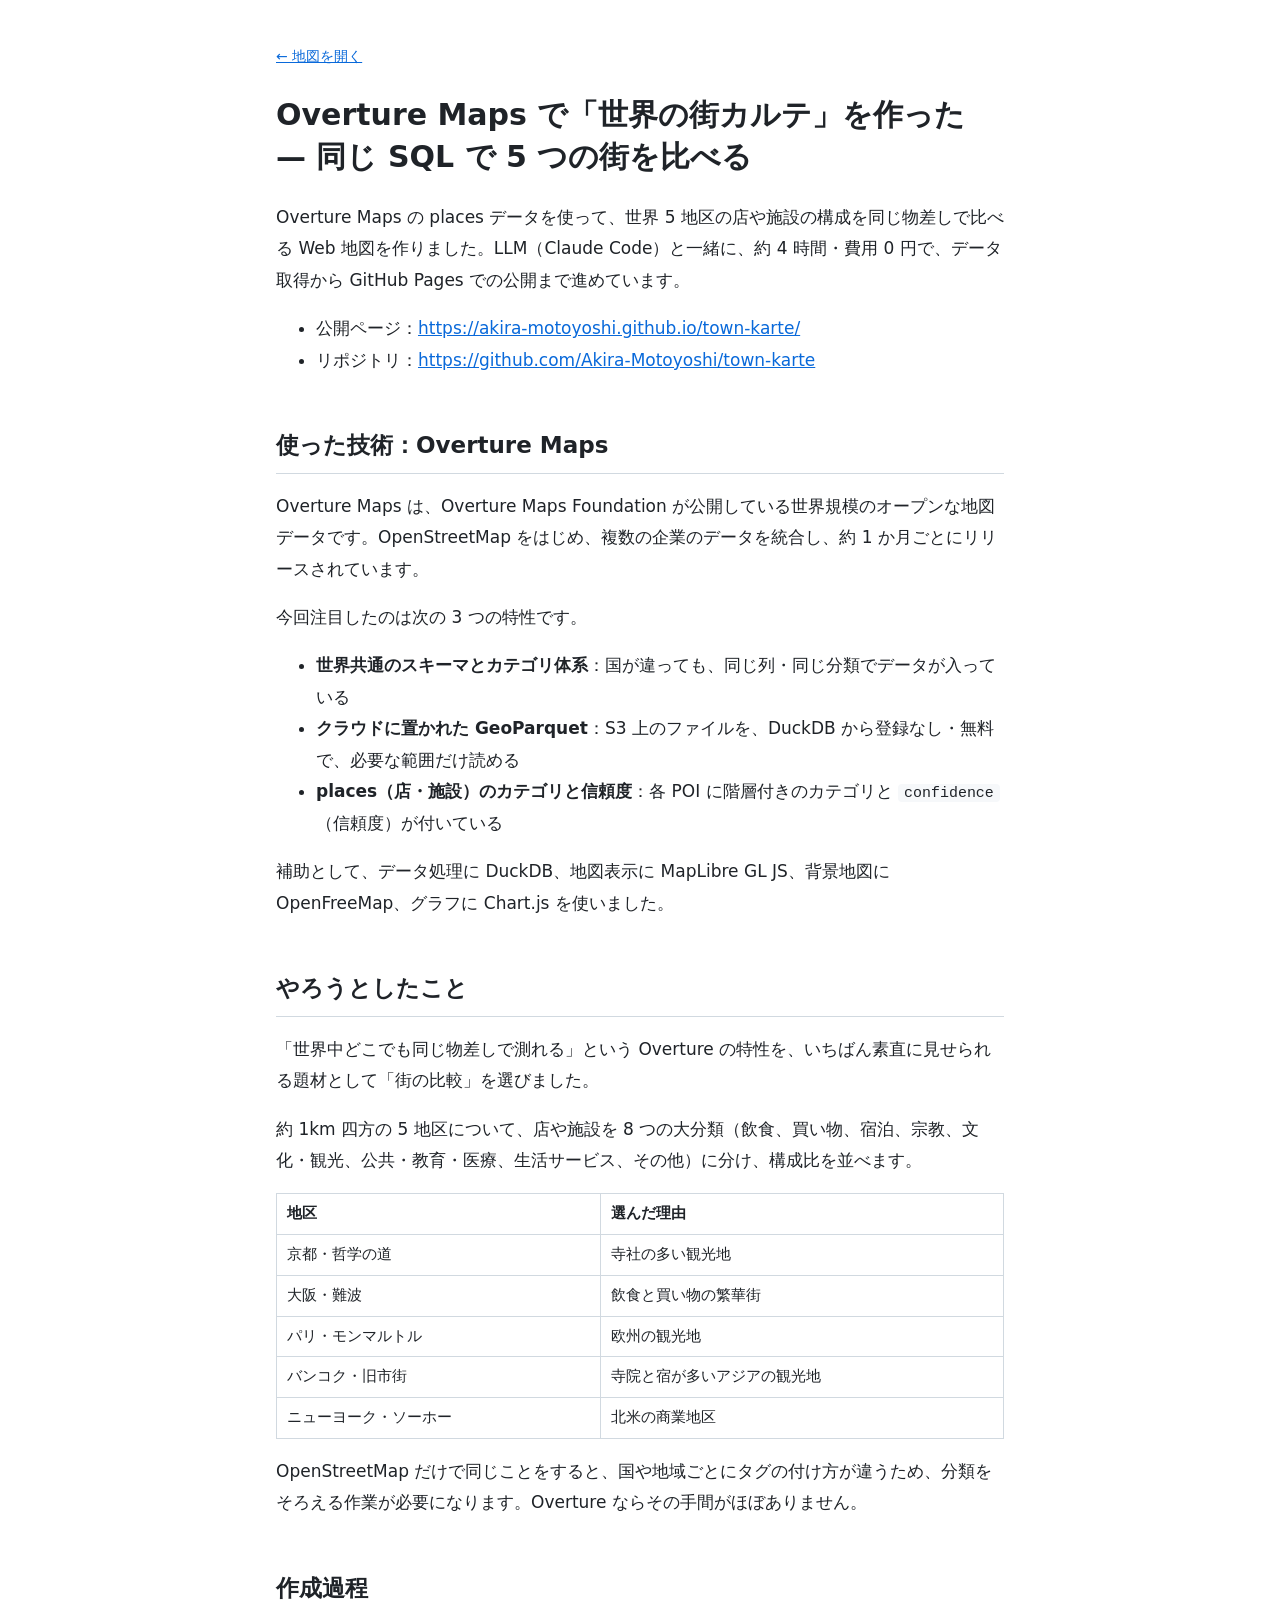
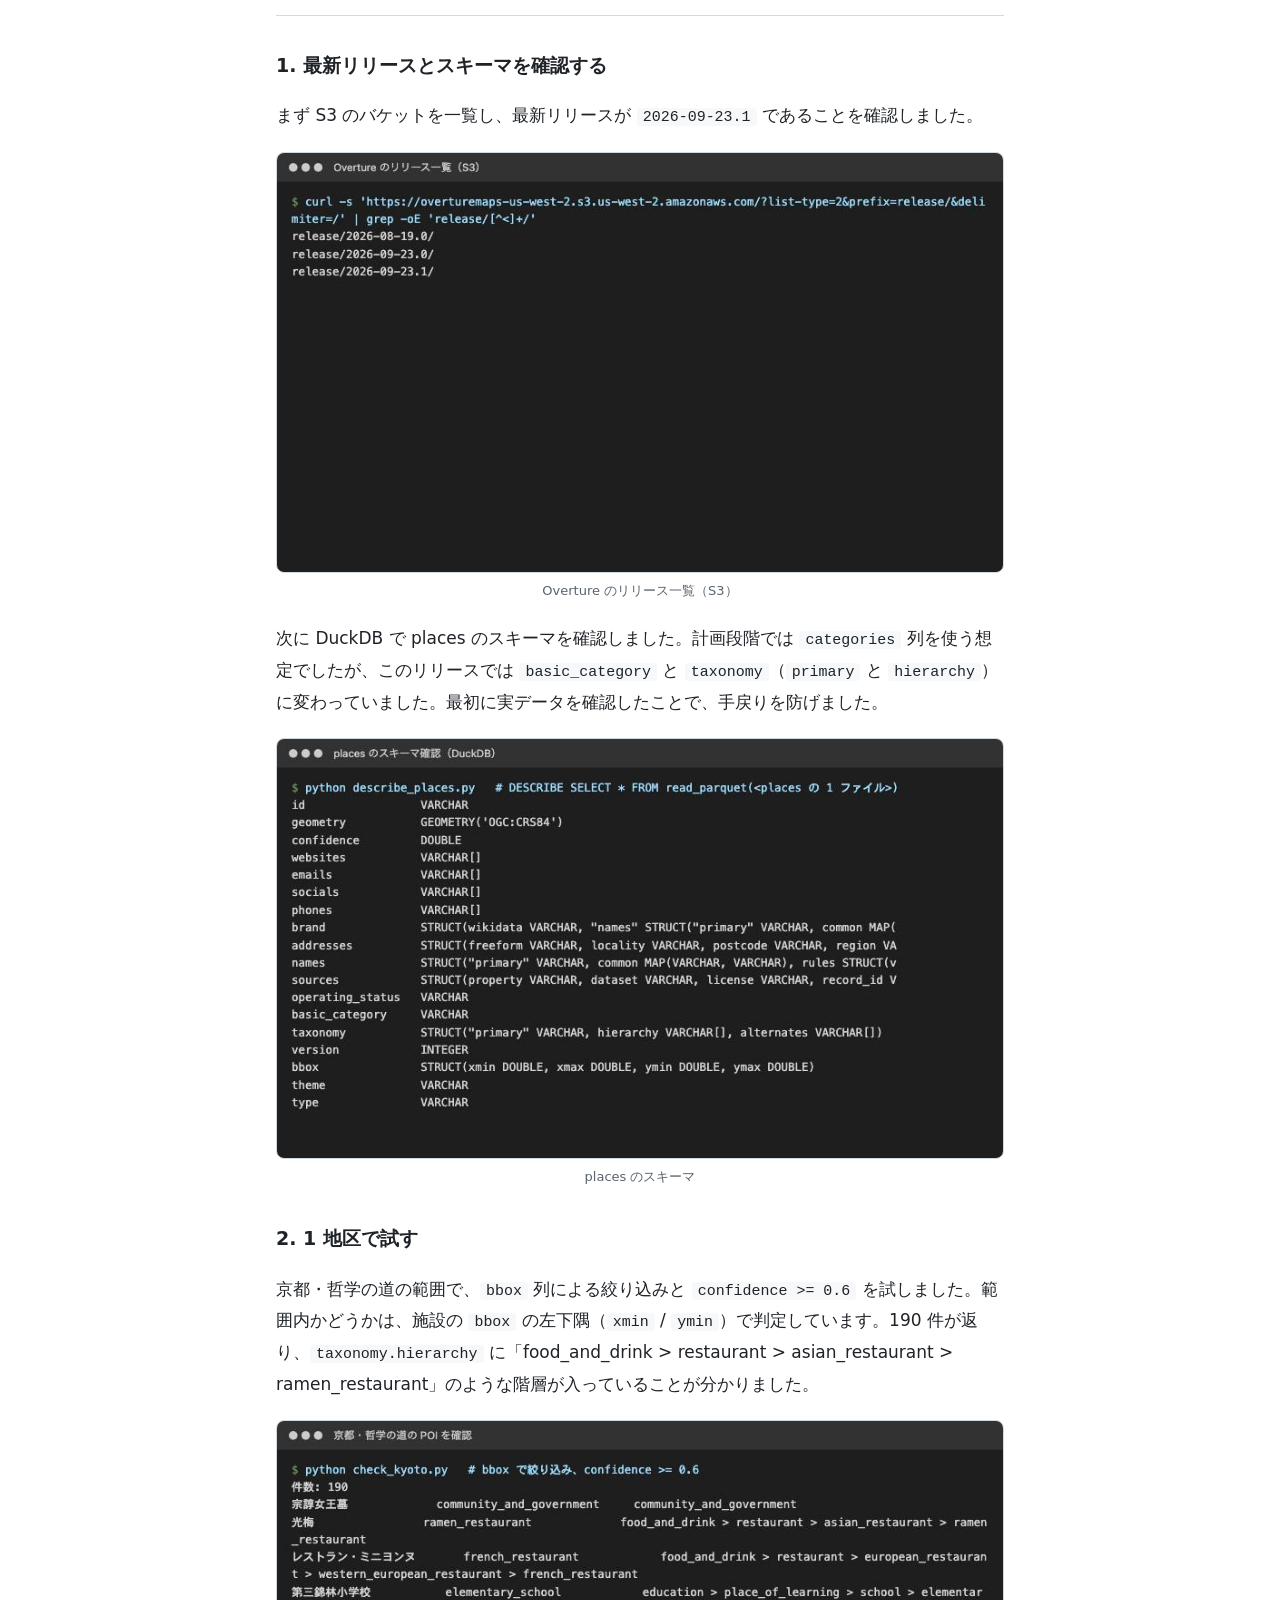
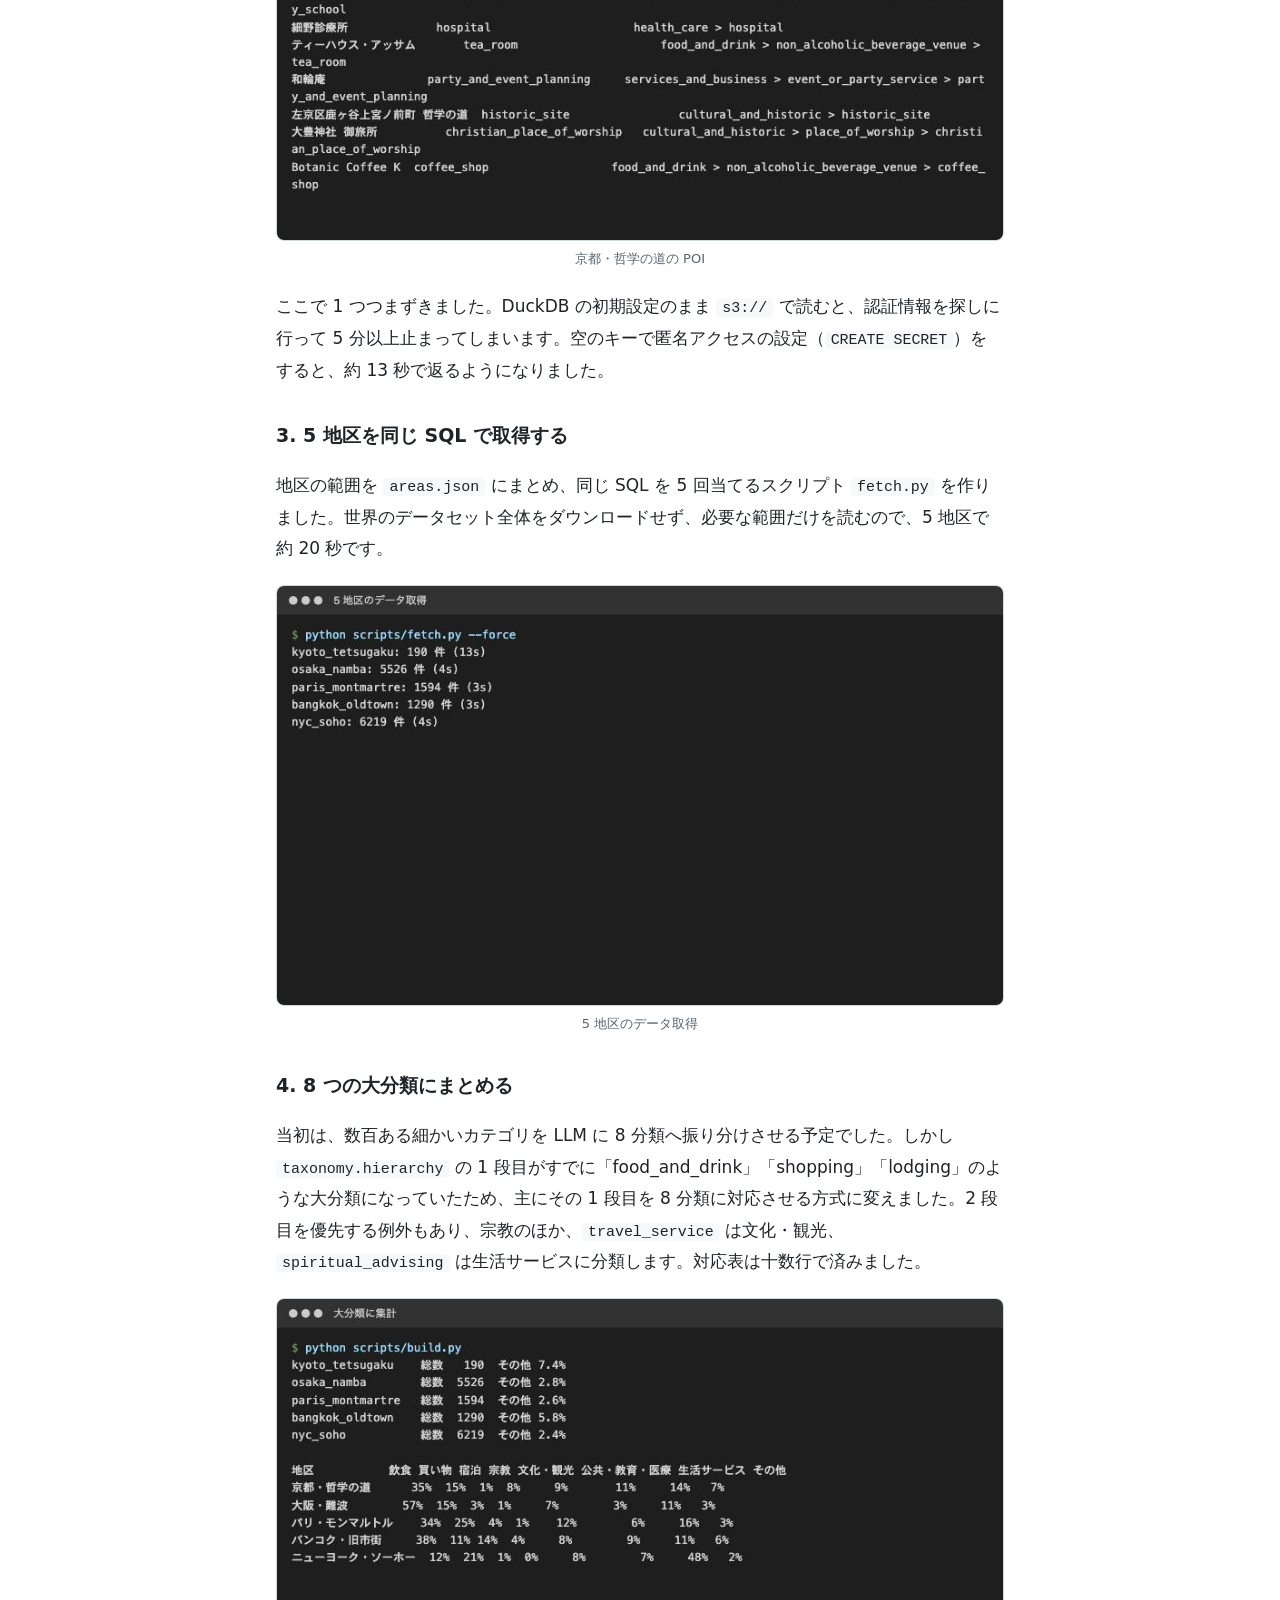
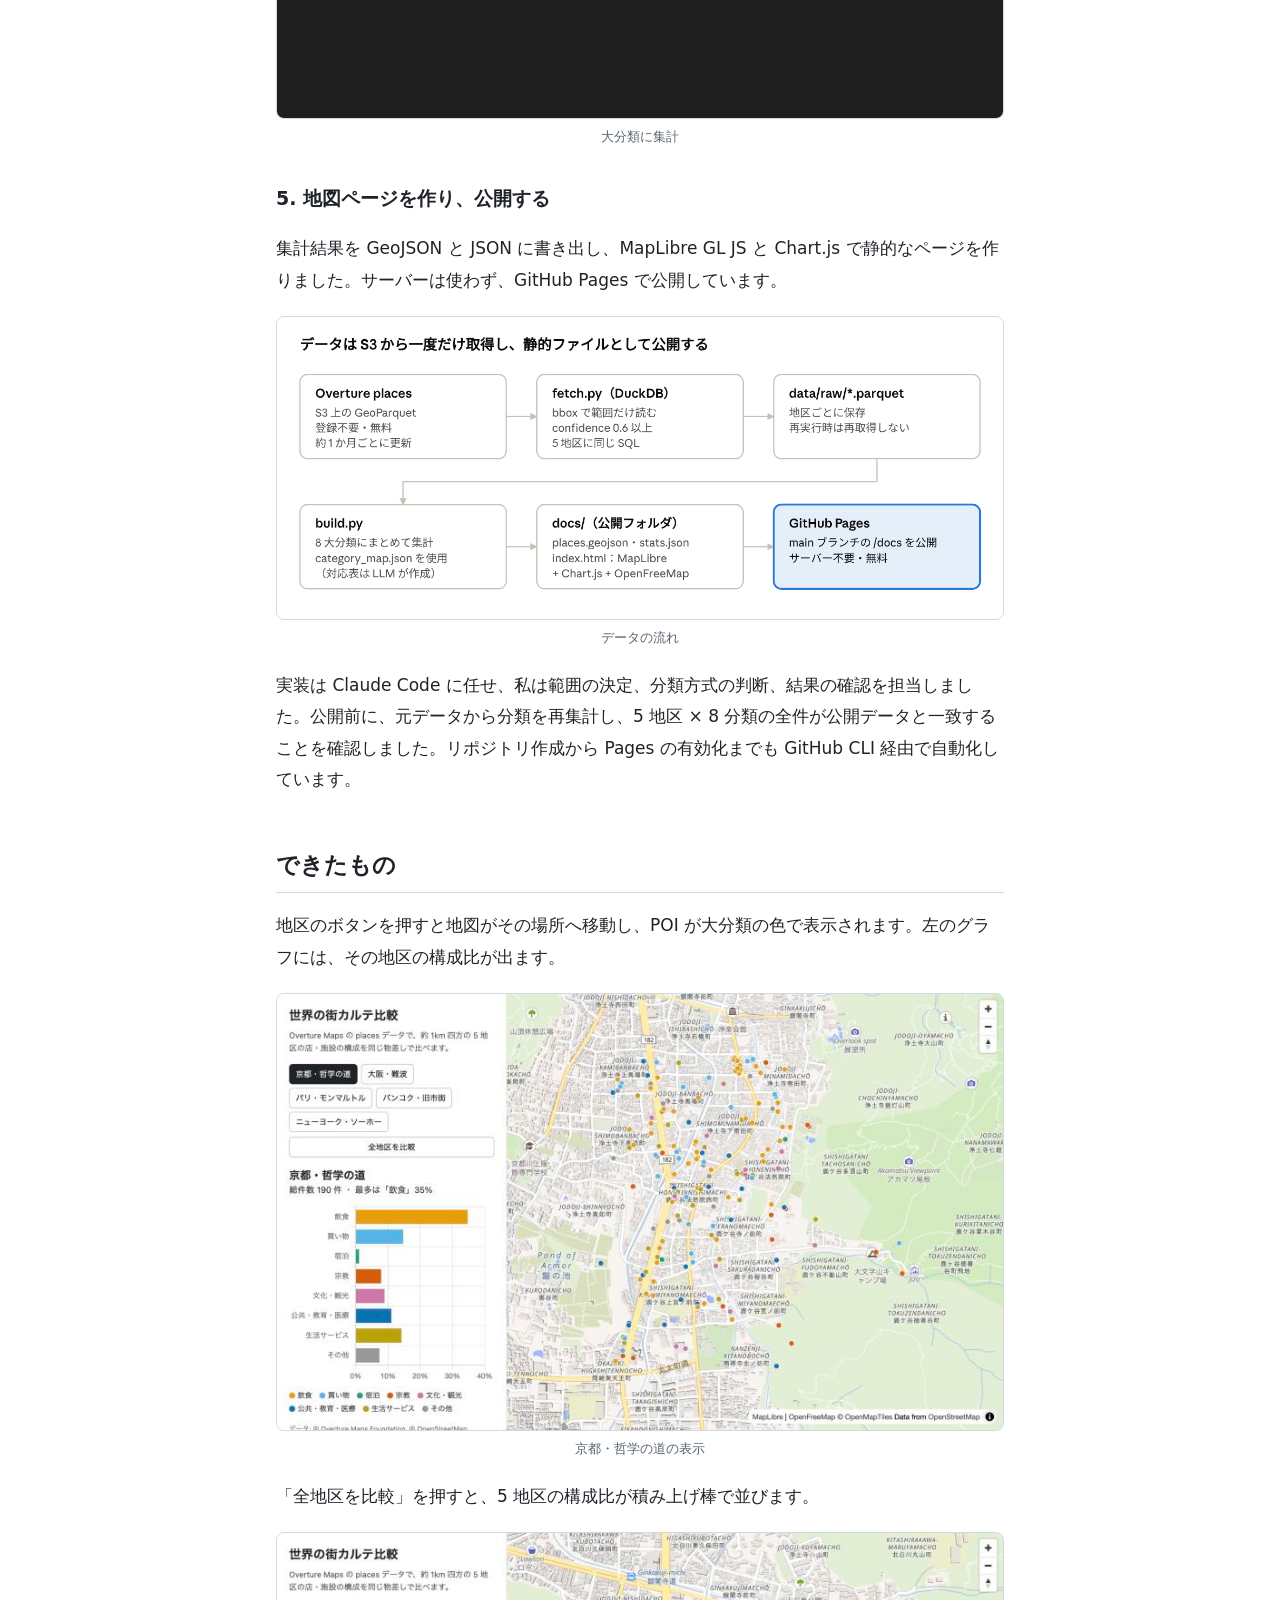
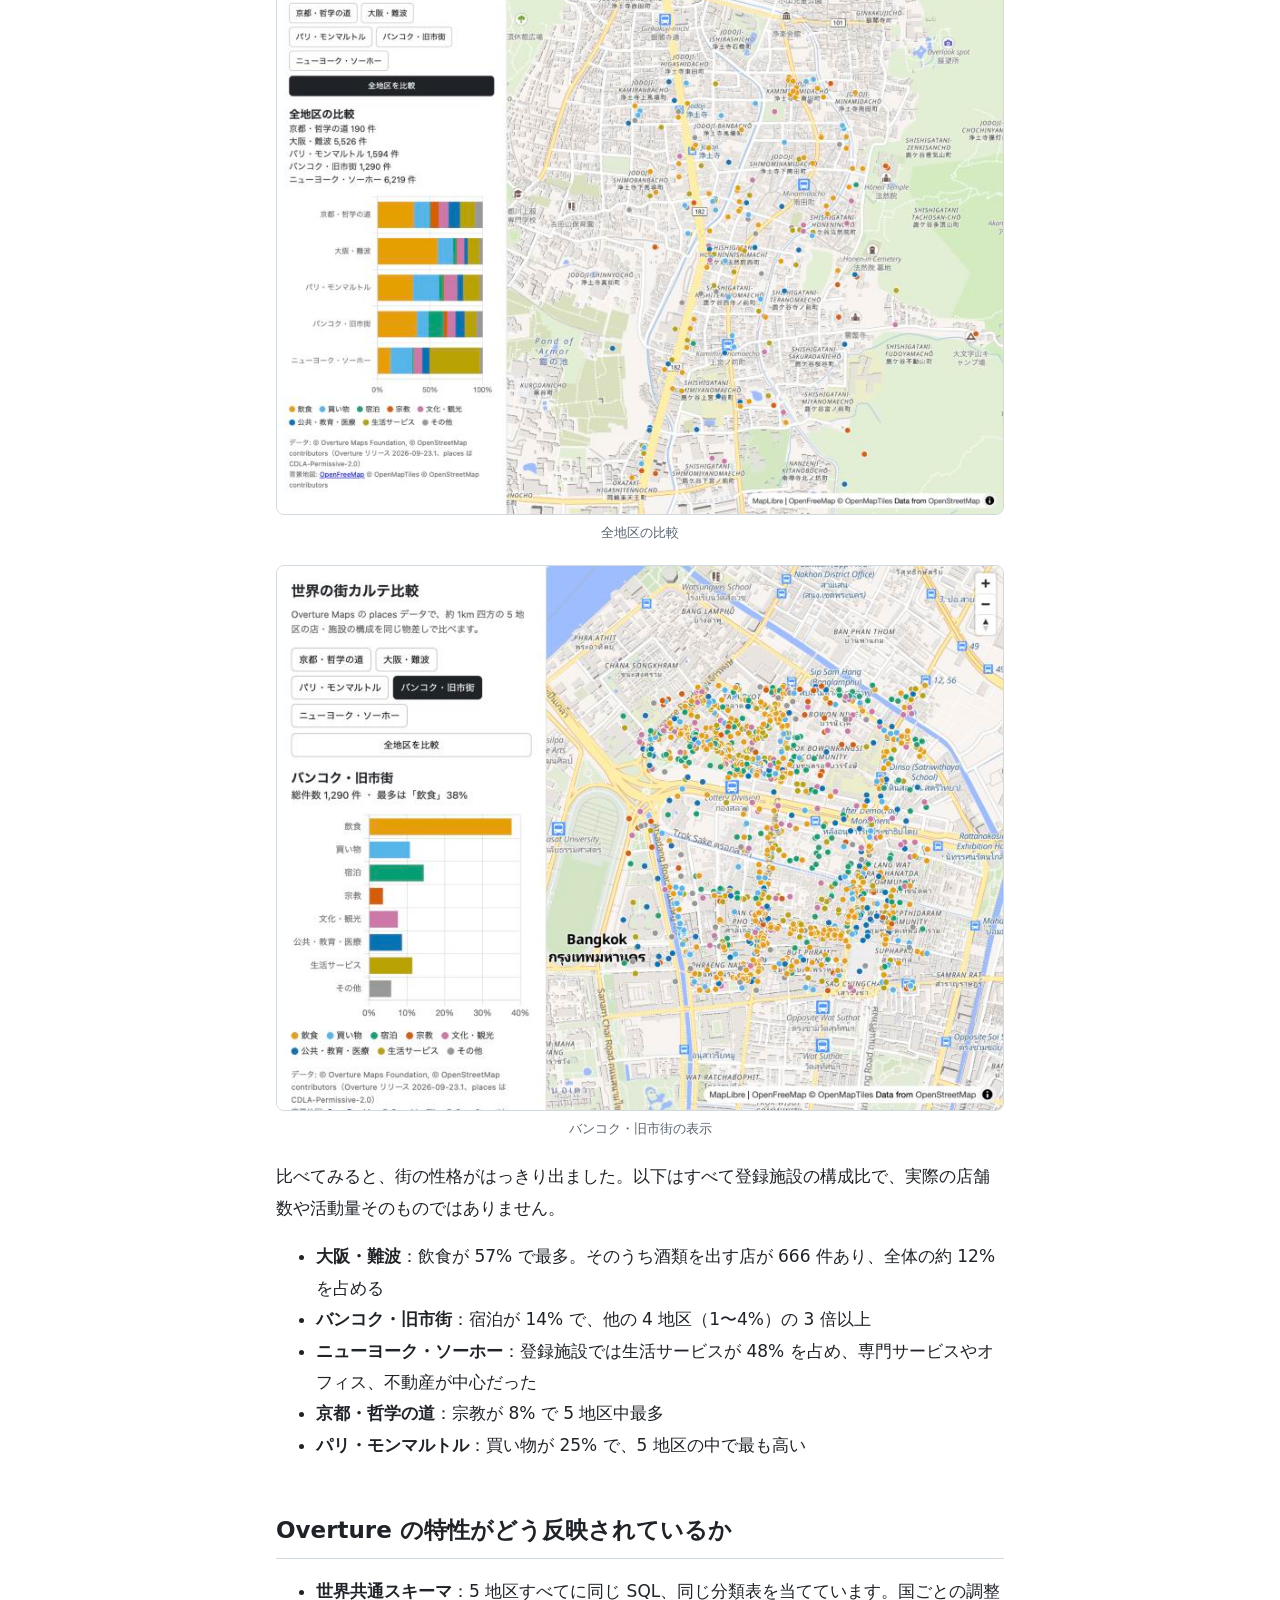
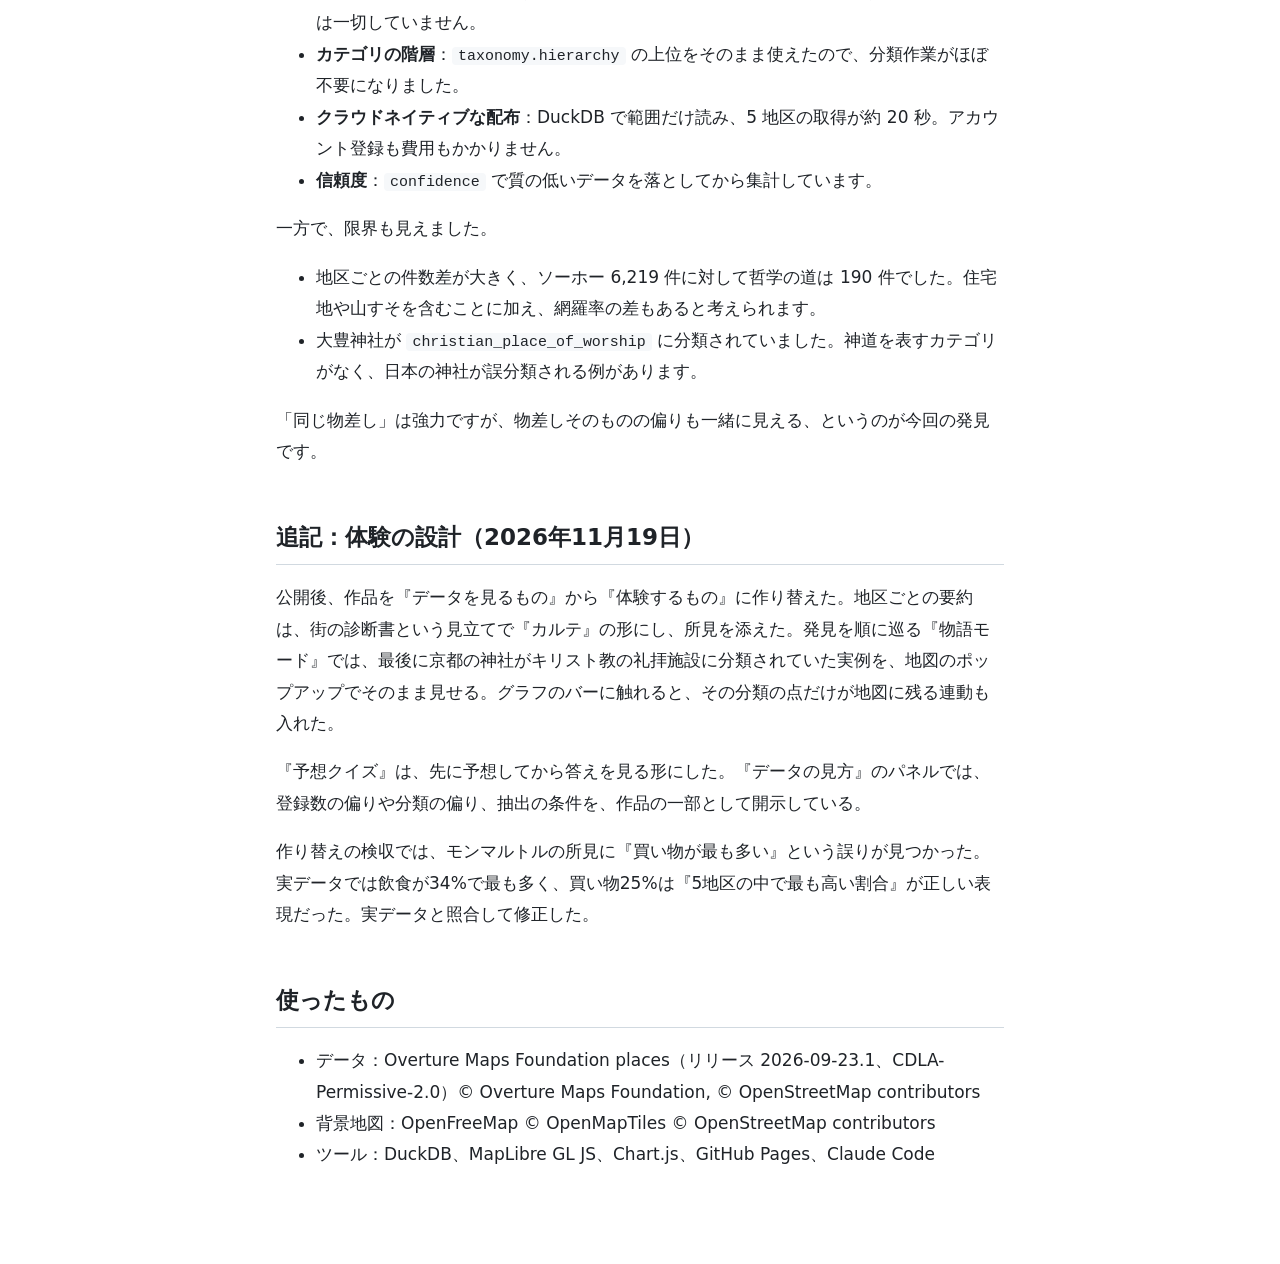
==== commit 20ecec99: "Add prediction quiz and data-bias panel (act 3: doubt the ruler)" ====
--- a/docs/article/index.html
+++ b/docs/article/index.html
@@ -105,7 +105,7 @@
 <li><strong>バンコク・旧市街</strong>：宿泊が 14% で、他の 4 地区（1〜4%）の 3 倍以上</li>
 <li><strong>ニューヨーク・ソーホー</strong>：登録施設では生活サービスが 48% を占め、専門サービスやオフィス、不動産が中心だった</li>
 <li><strong>京都・哲学の道</strong>：宗教が 8% で 5 地区中最多</li>
-<li><strong>パリ・モンマルトル</strong>：買い物が 25% で最多</li>
+<li><strong>パリ・モンマルトル</strong>：買い物が 25% で、5 地区の中で最も高い</li>
 </ul>
 <h2>Overture の特性がどう反映されているか</h2>
 <ul>
@@ -120,6 +120,10 @@
 <li>大豊神社が <code>christian_place_of_worship</code> に分類されていました。神道を表すカテゴリがなく、日本の神社が誤分類される例があります。</li>
 </ul>
 <p>「同じ物差し」は強力ですが、物差しそのものの偏りも一緒に見える、というのが今回の発見です。</p>
+<h2>追記：体験の設計（2026年11月19日）</h2>
+<p>公開後、作品を『データを見るもの』から『体験するもの』に作り替えた。地区ごとの要約は、街の診断書という見立てで『カルテ』の形にし、所見を添えた。発見を順に巡る『物語モード』では、最後に京都の神社がキリスト教の礼拝施設に分類されていた実例を、地図のポップアップでそのまま見せる。グラフのバーに触れると、その分類の点だけが地図に残る連動も入れた。</p>
+<p>『予想クイズ』は、先に予想してから答えを見る形にした。『データの見方』のパネルでは、登録数の偏りや分類の偏り、抽出の条件を、作品の一部として開示している。</p>
+<p>作り替えの検収では、モンマルトルの所見に『買い物が最も多い』という誤りが見つかった。実データでは飲食が34%で最も多く、買い物25%は『5地区の中で最も高い割合』が正しい表現だった。実データと照合して修正した。</p>
 <h2>使ったもの</h2>
 <ul>
 <li>データ：Overture Maps Foundation places（リリース 2026-09-23.1、CDLA-Permissive-2.0）© Overture Maps Foundation, © OpenStreetMap contributors</li>
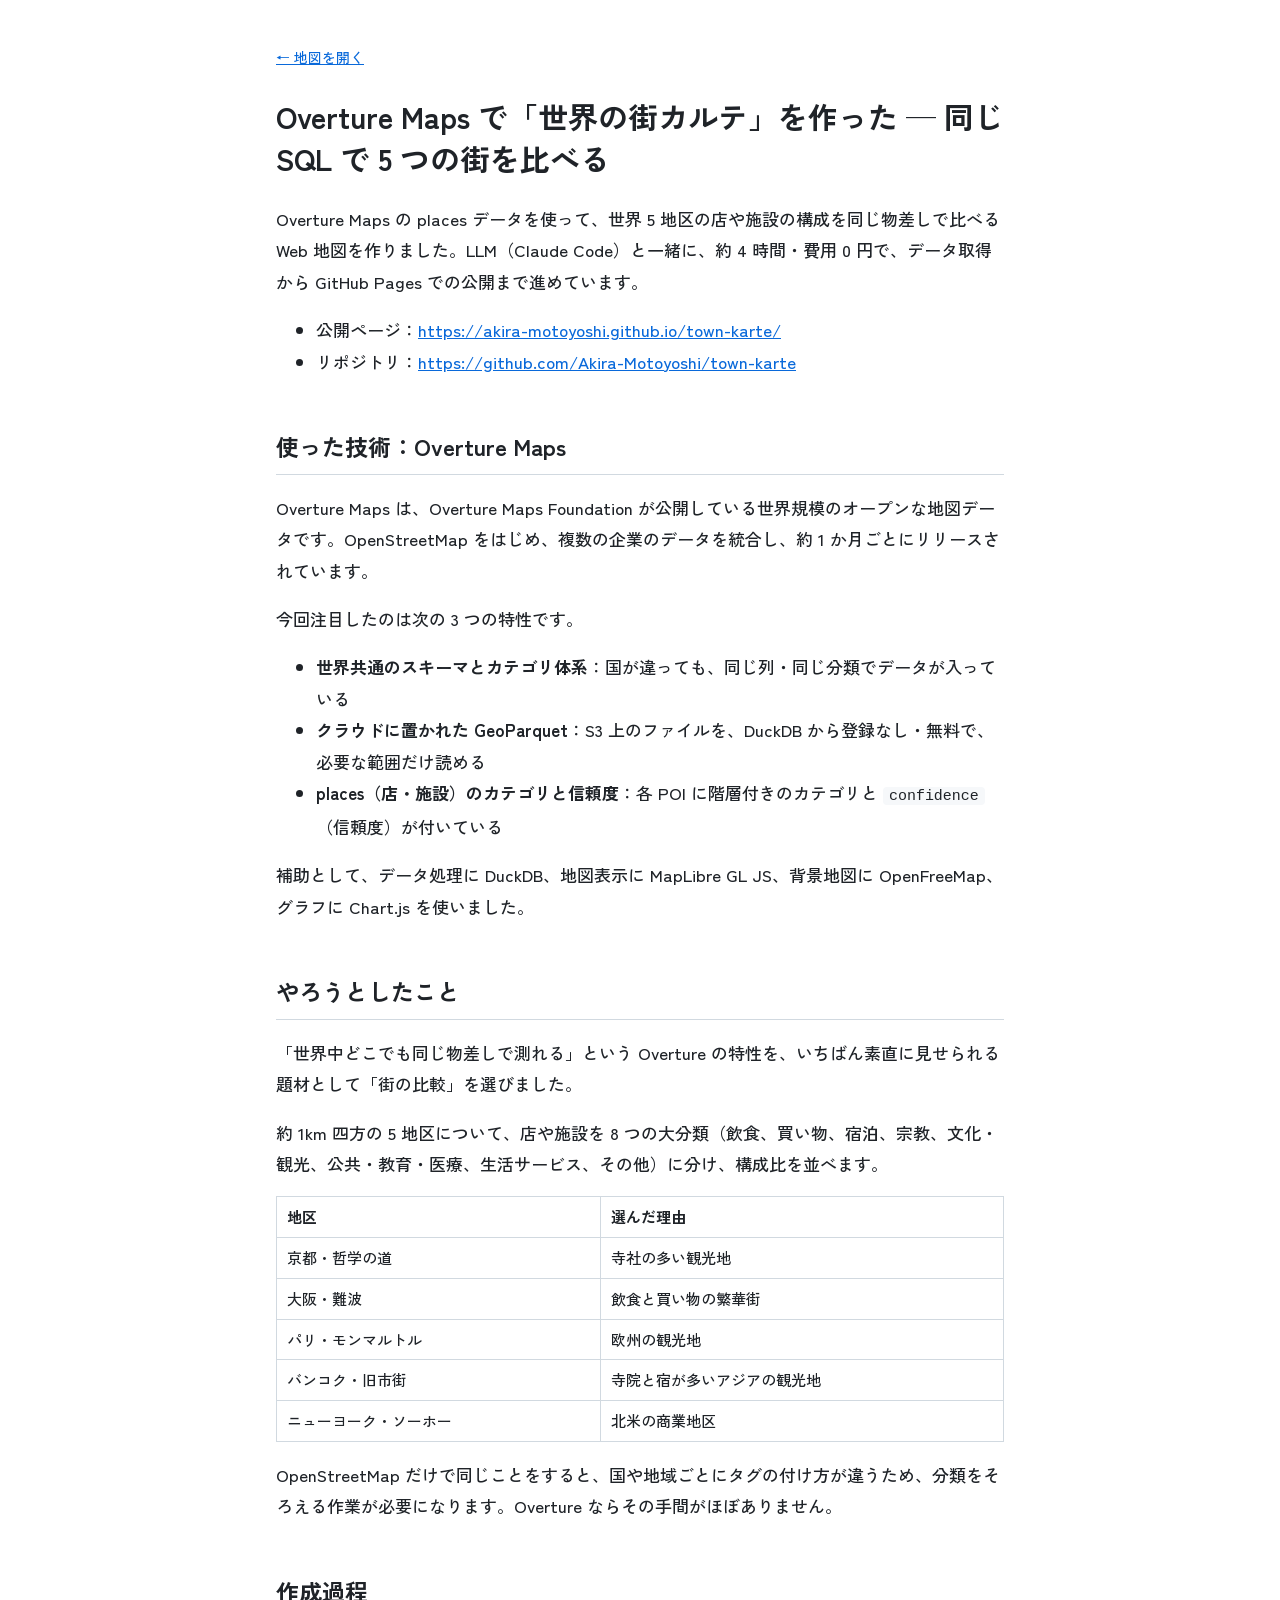
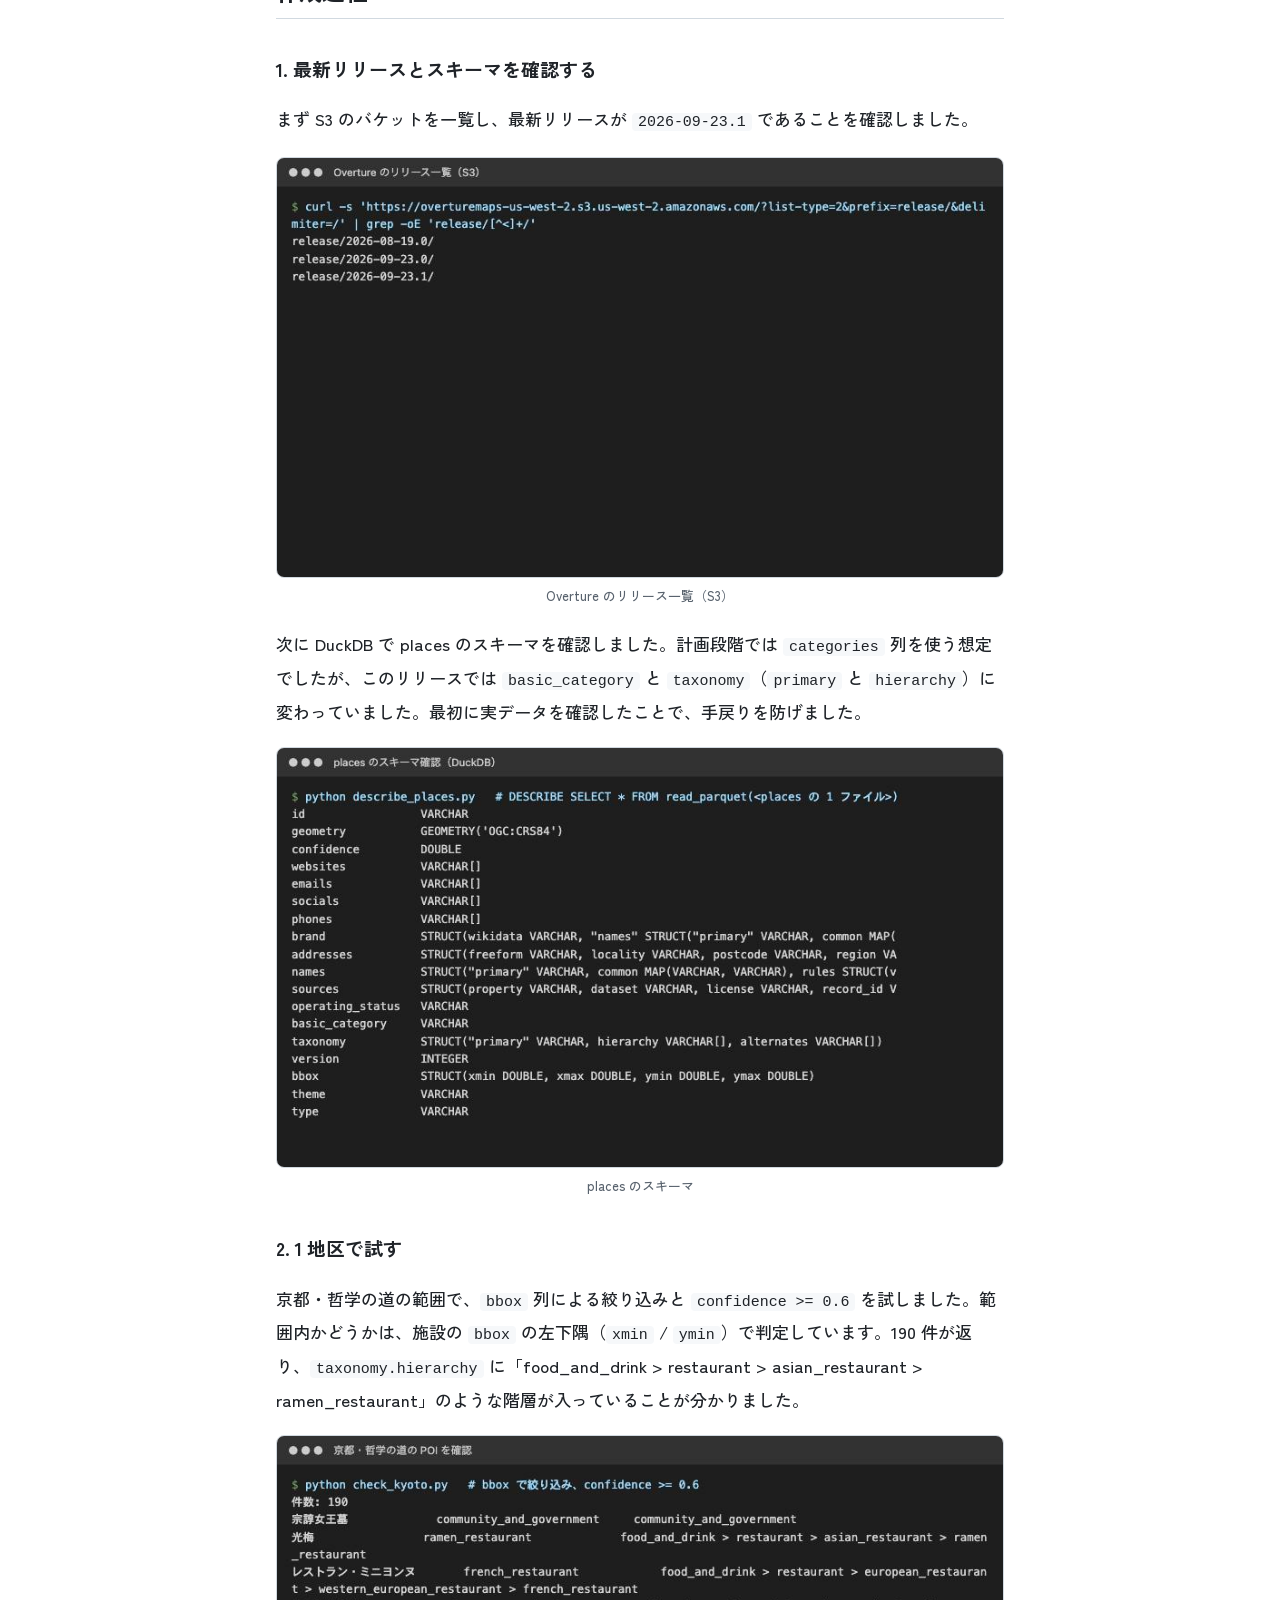
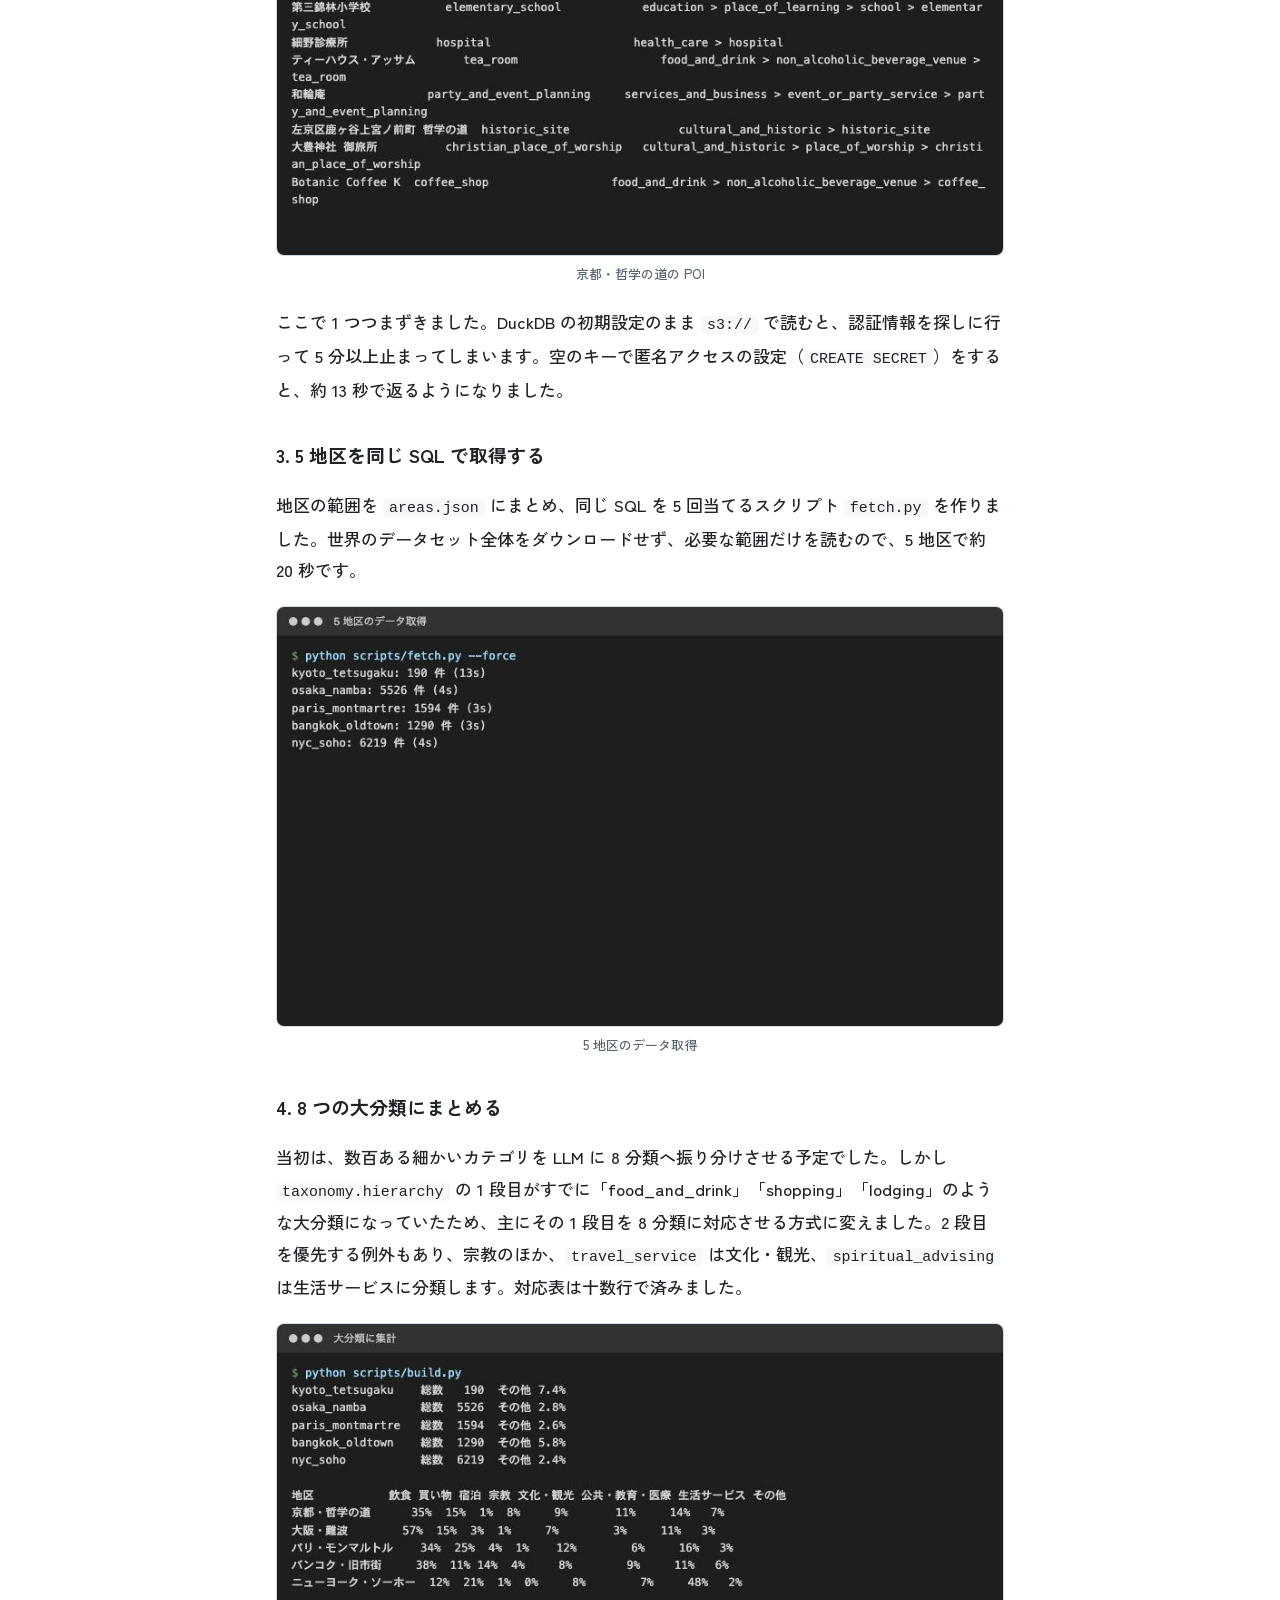
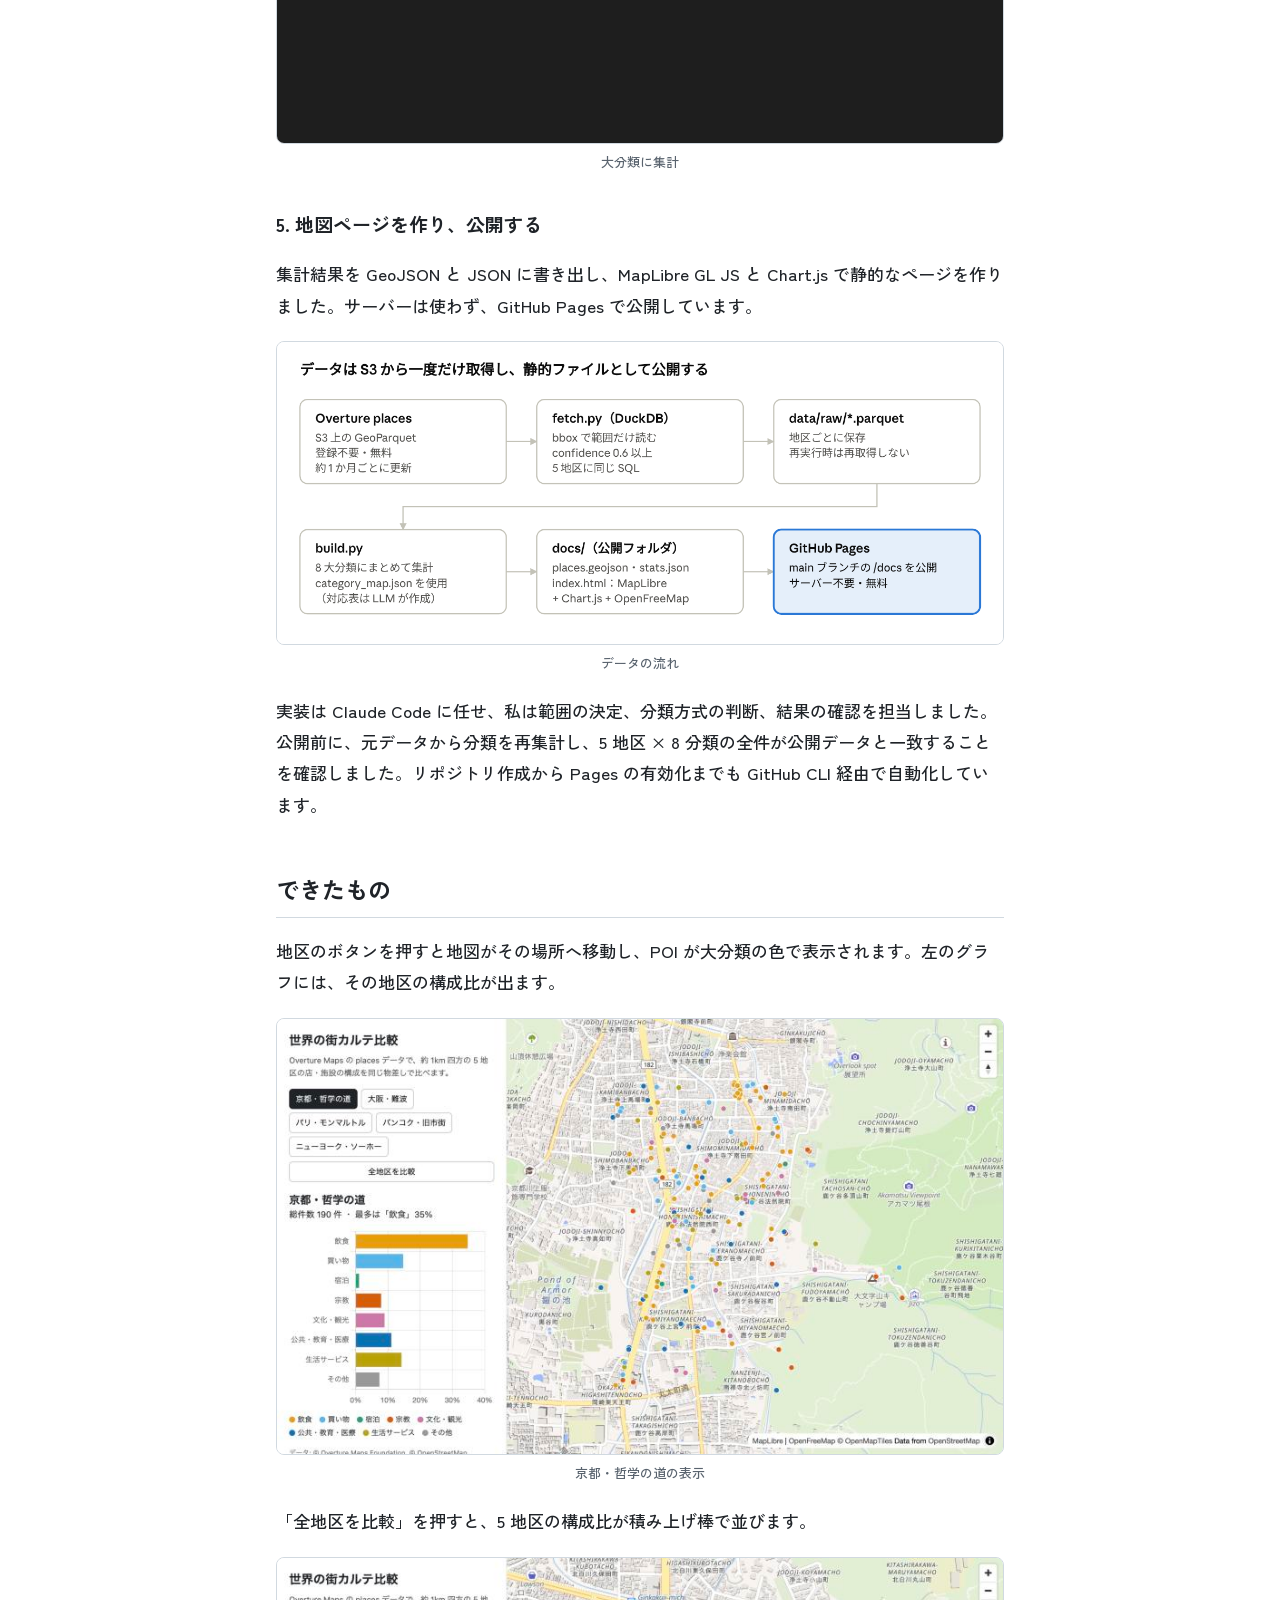
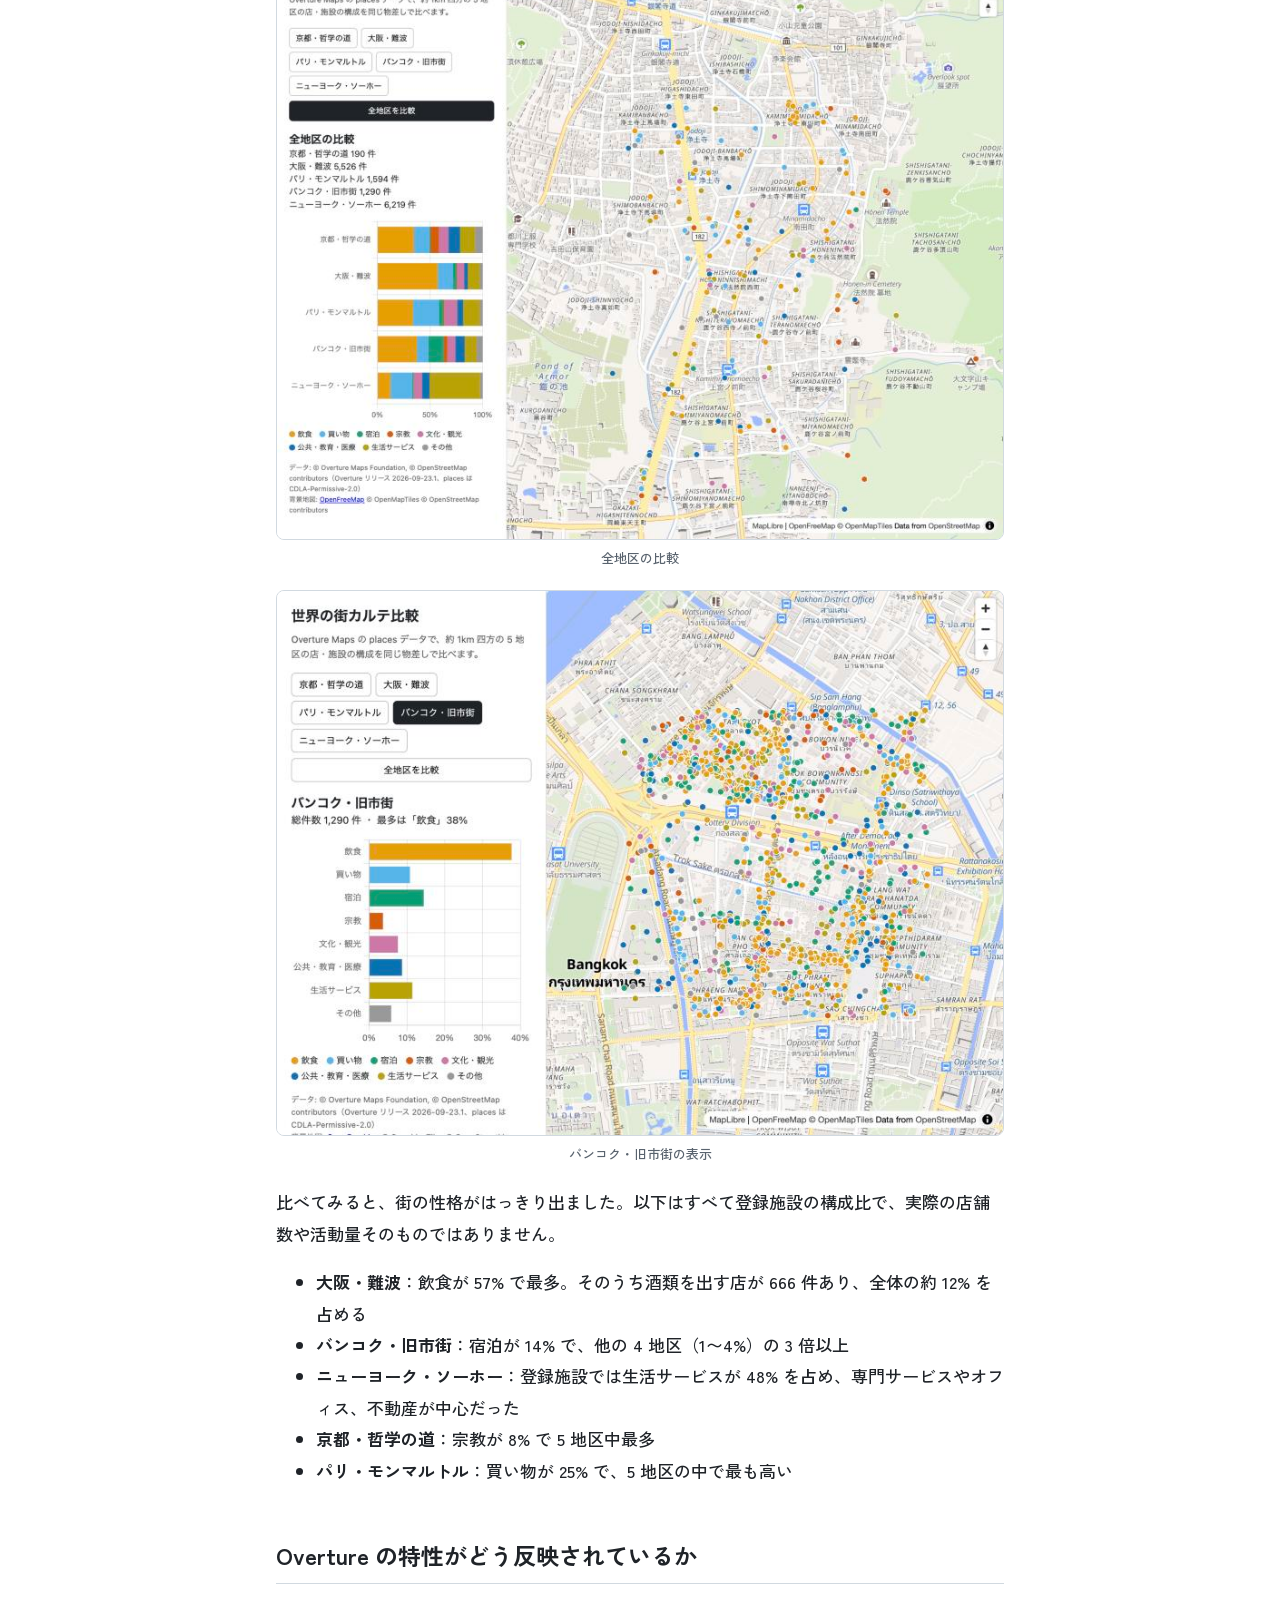
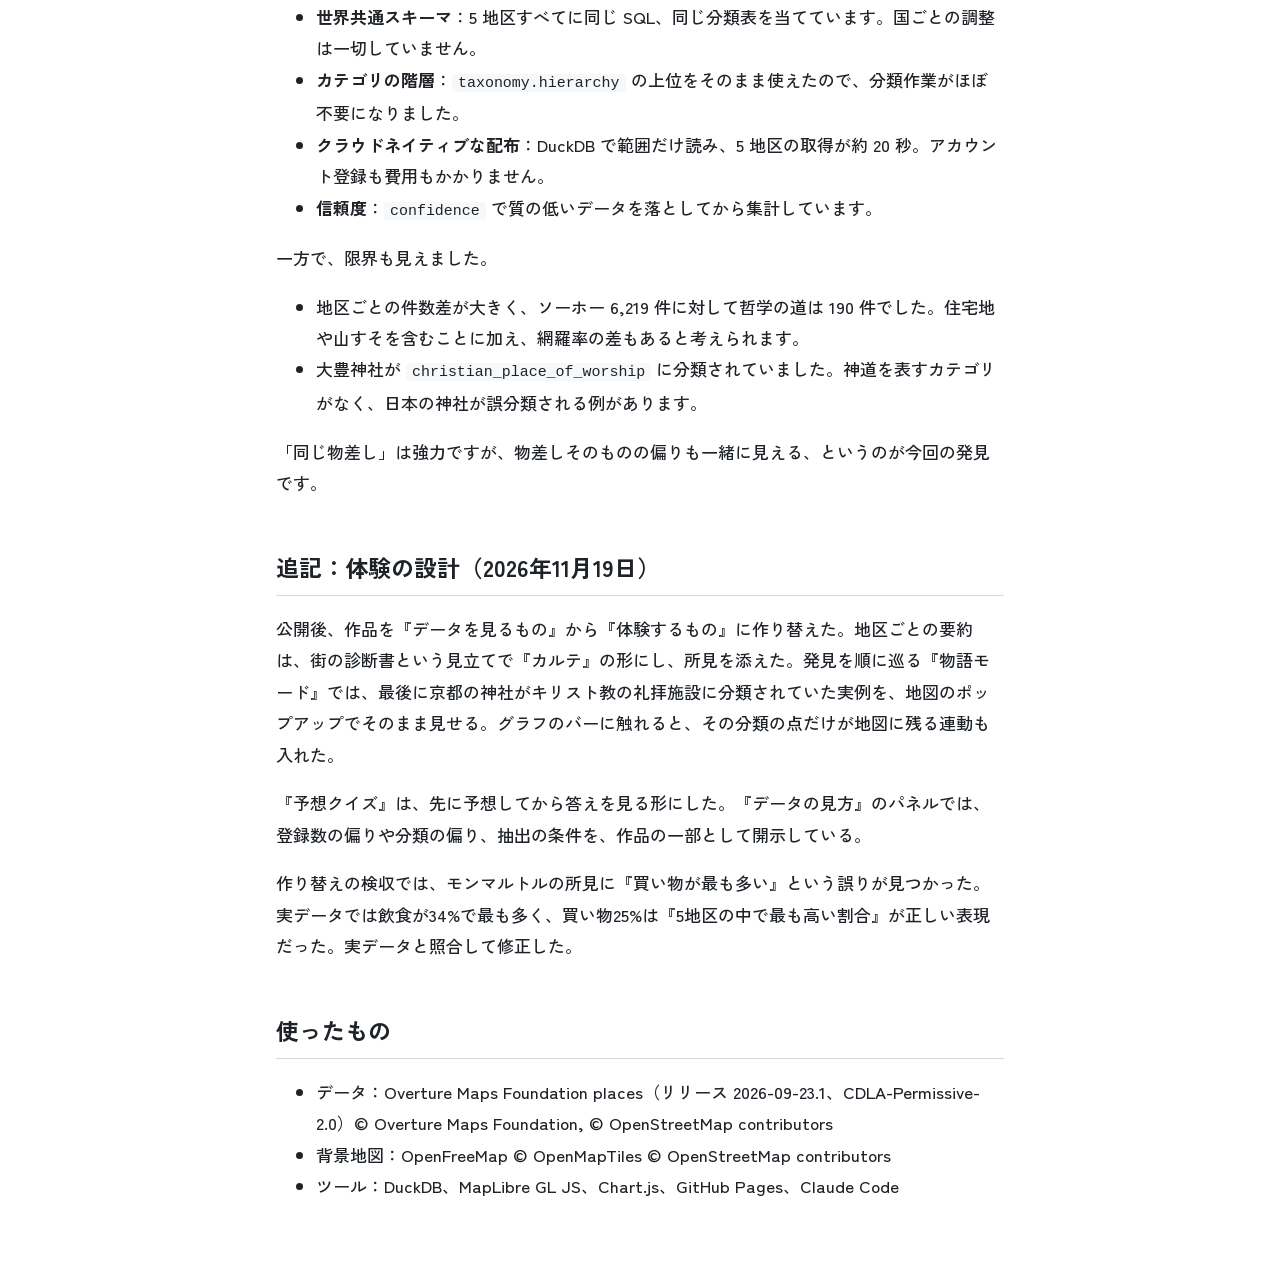
==== commit 8c33e5b9: "Redesign: dark map room UI, new category palette, rewritten copy" ====
--- a/docs/article/index.html
+++ b/docs/article/index.html
@@ -5,11 +5,14 @@
 <meta name="viewport" content="width=device-width, initial-scale=1">
 <title>世界の街カルテ 制作記</title>
 <meta name="description" content="Overture Maps の places データで世界 5 地区を比べる Web 地図を作った過程">
+<link rel="preconnect" href="https://fonts.googleapis.com">
+<link rel="preconnect" href="https://fonts.gstatic.com" crossorigin>
+<link href="https://fonts.googleapis.com/css2?family=Zen+Kaku+Gothic+New:wght@500;700;900&display=swap" rel="stylesheet">
 <style>
-:root{--fg:#1f2328;--muted:#59636e;--line:#d1d9e0;--bg:#fff;--code:#f6f8fa;--link:#0969da}
-@media (prefers-color-scheme:dark){:root{--fg:#e6edf3;--muted:#9198a1;--line:#3d444d;--bg:#0d1117;--code:#151b23;--link:#4493f8}}
+:root{--fg:#E9EEF3;--muted:#93A3B4;--line:rgba(233,238,243,0.14);--bg:#0C1218;--code:#141E29;--link:#FFB454}
+@media (prefers-color-scheme:light){:root{--fg:#1f2328;--muted:#59636e;--line:#d1d9e0;--bg:#fff;--code:#f6f8fa;--link:#0969da}}
 *{box-sizing:border-box}
-body{margin:0;background:var(--bg);color:var(--fg);font:17px/1.85 system-ui,-apple-system,"Hiragino Sans","Noto Sans JP",sans-serif}
+body{margin:0;background:var(--bg);color:var(--fg);font:500 17px/1.85 "Zen Kaku Gothic New",system-ui,-apple-system,"Hiragino Sans","Noto Sans JP",sans-serif;font-variant-numeric:tabular-nums}
 main{max-width:760px;margin:0 auto;padding:40px 16px 80px}
 h1{font-size:30px;line-height:1.4;margin:0 0 24px}
 h2{font-size:23px;margin:48px 0 12px;padding-bottom:6px;border-bottom:1px solid var(--line)}
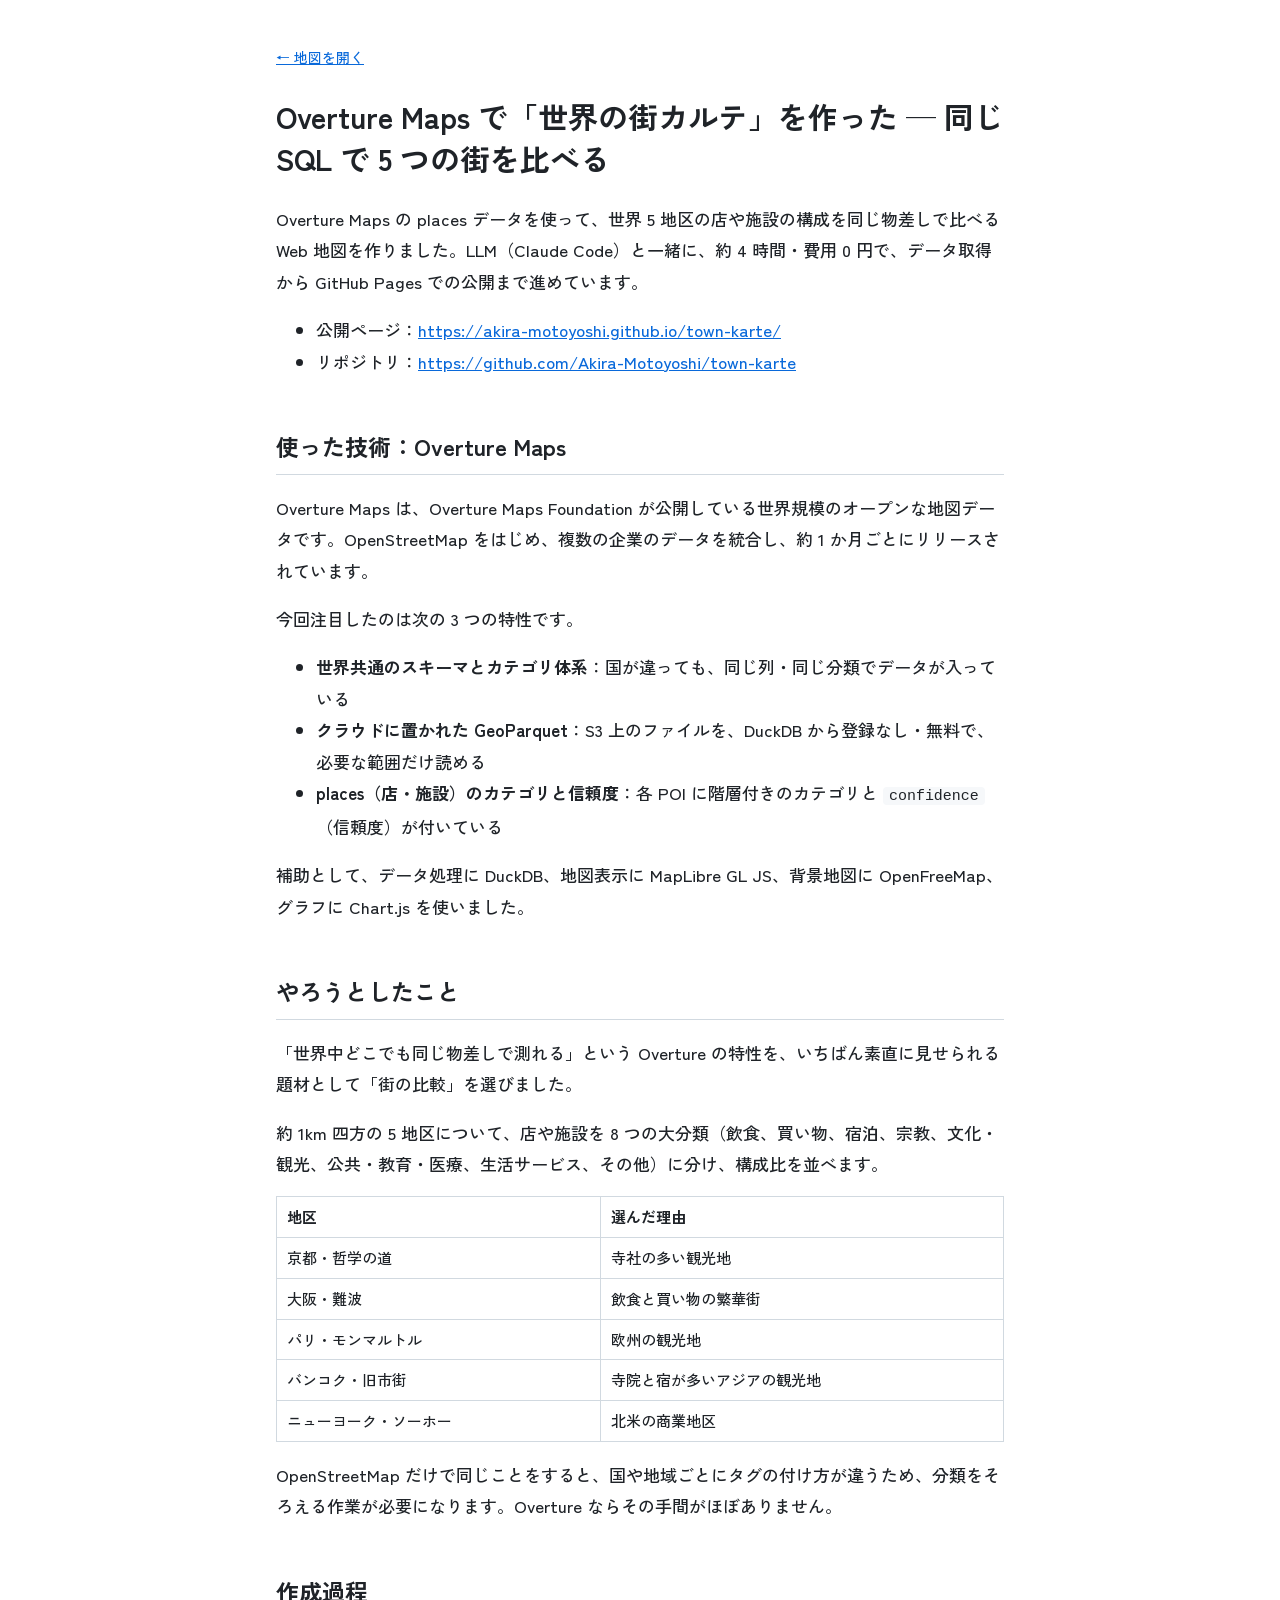
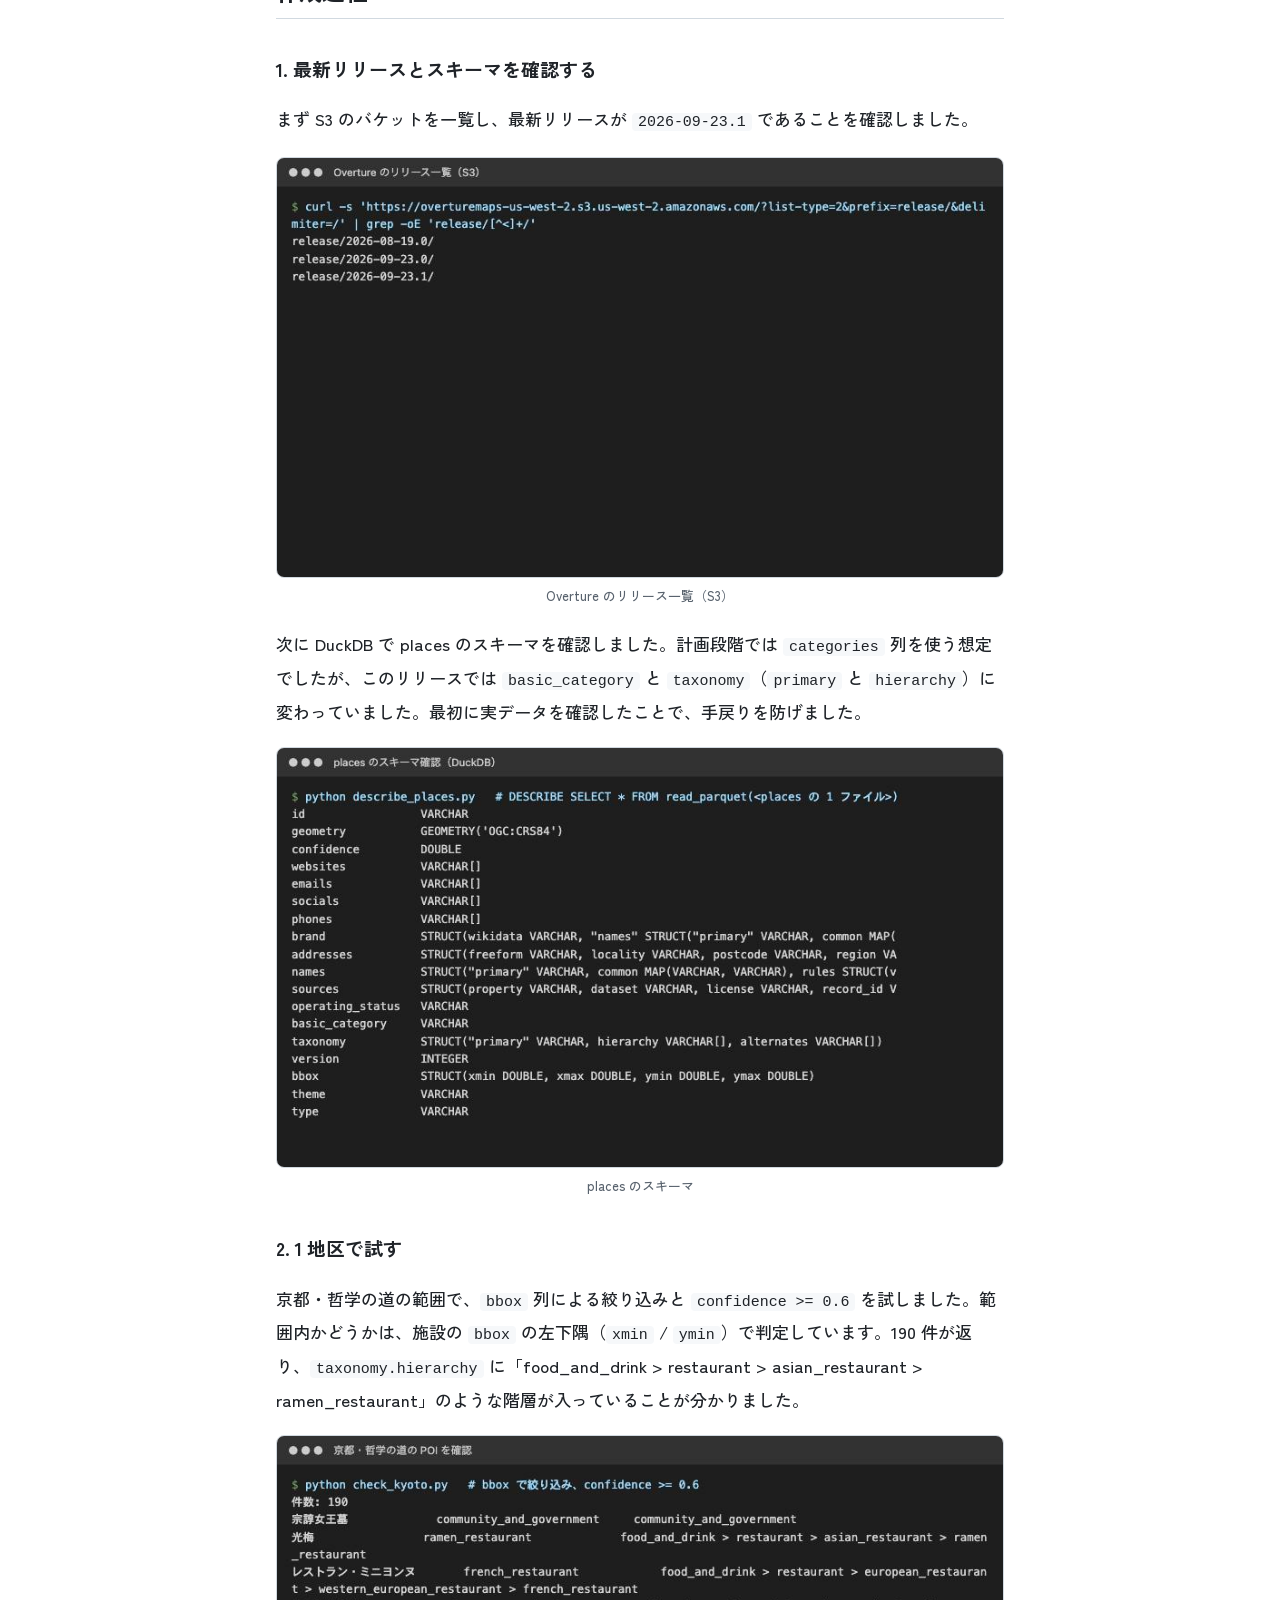
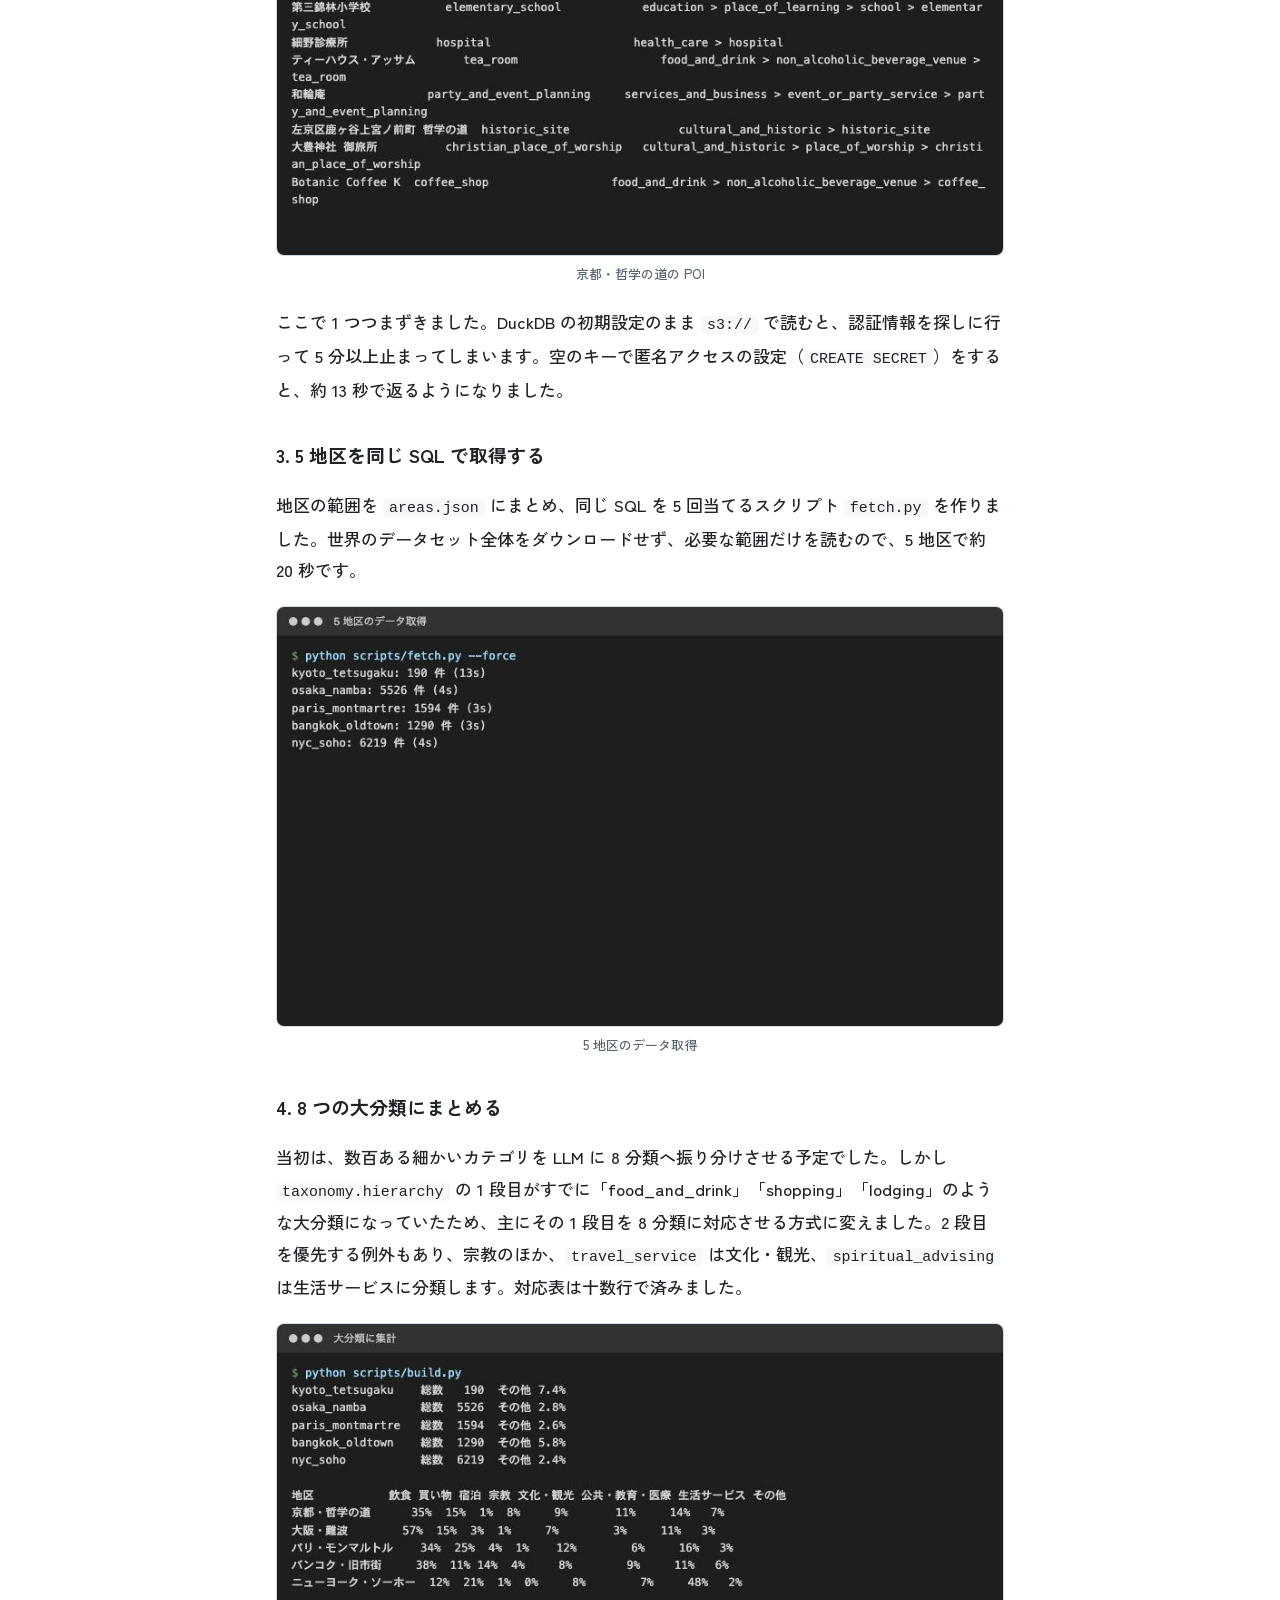
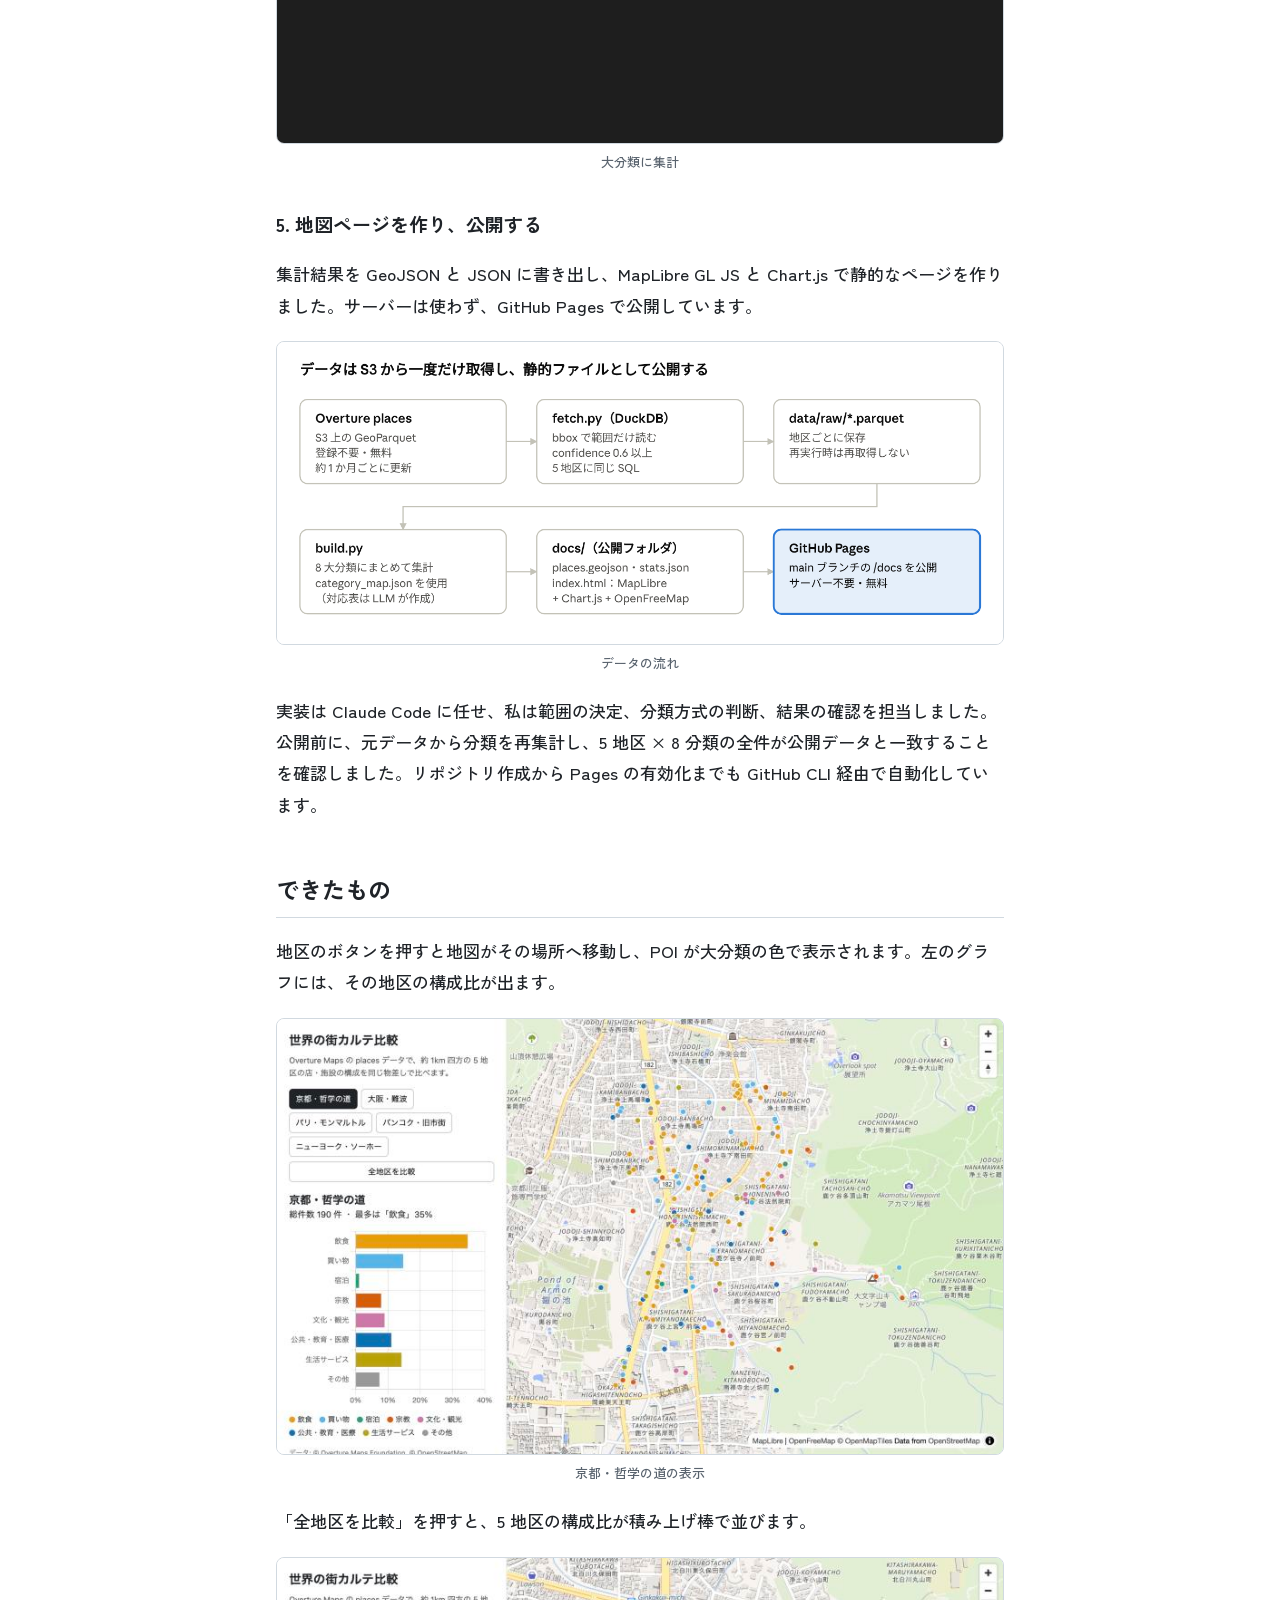
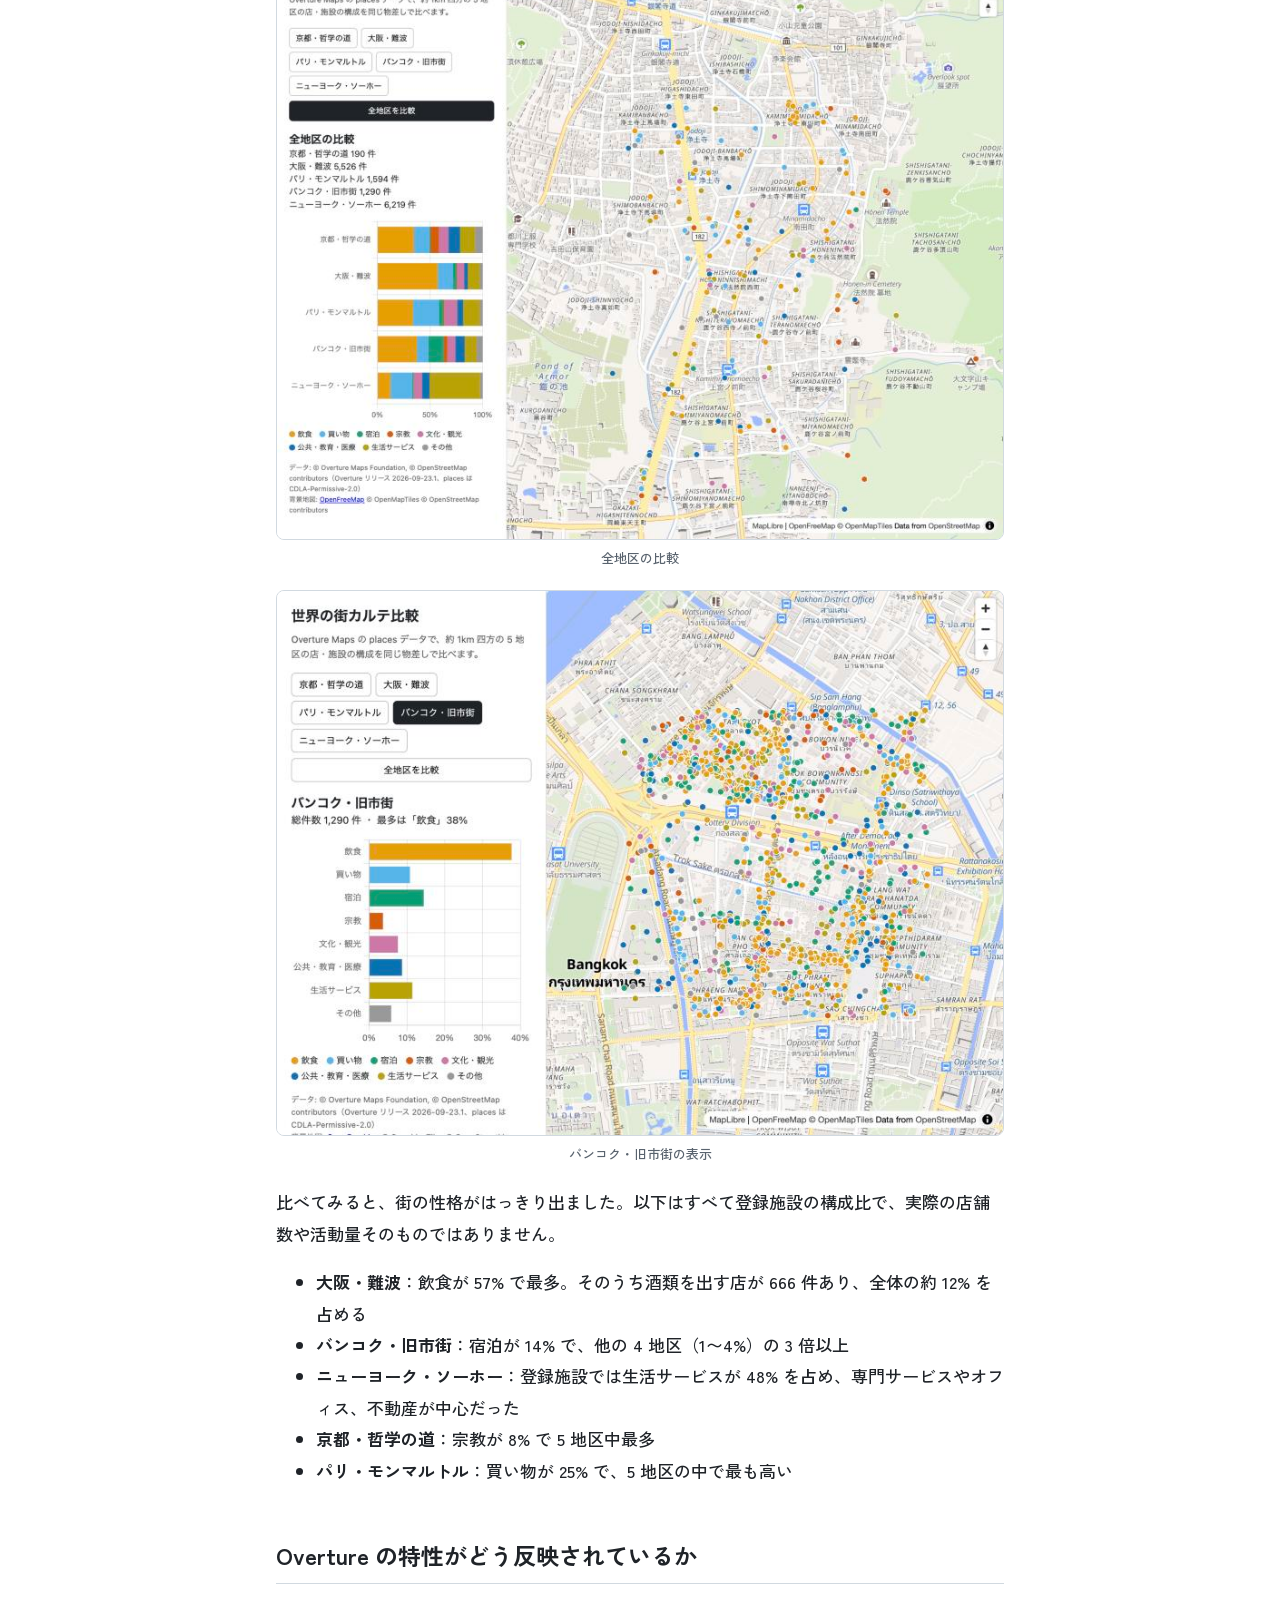
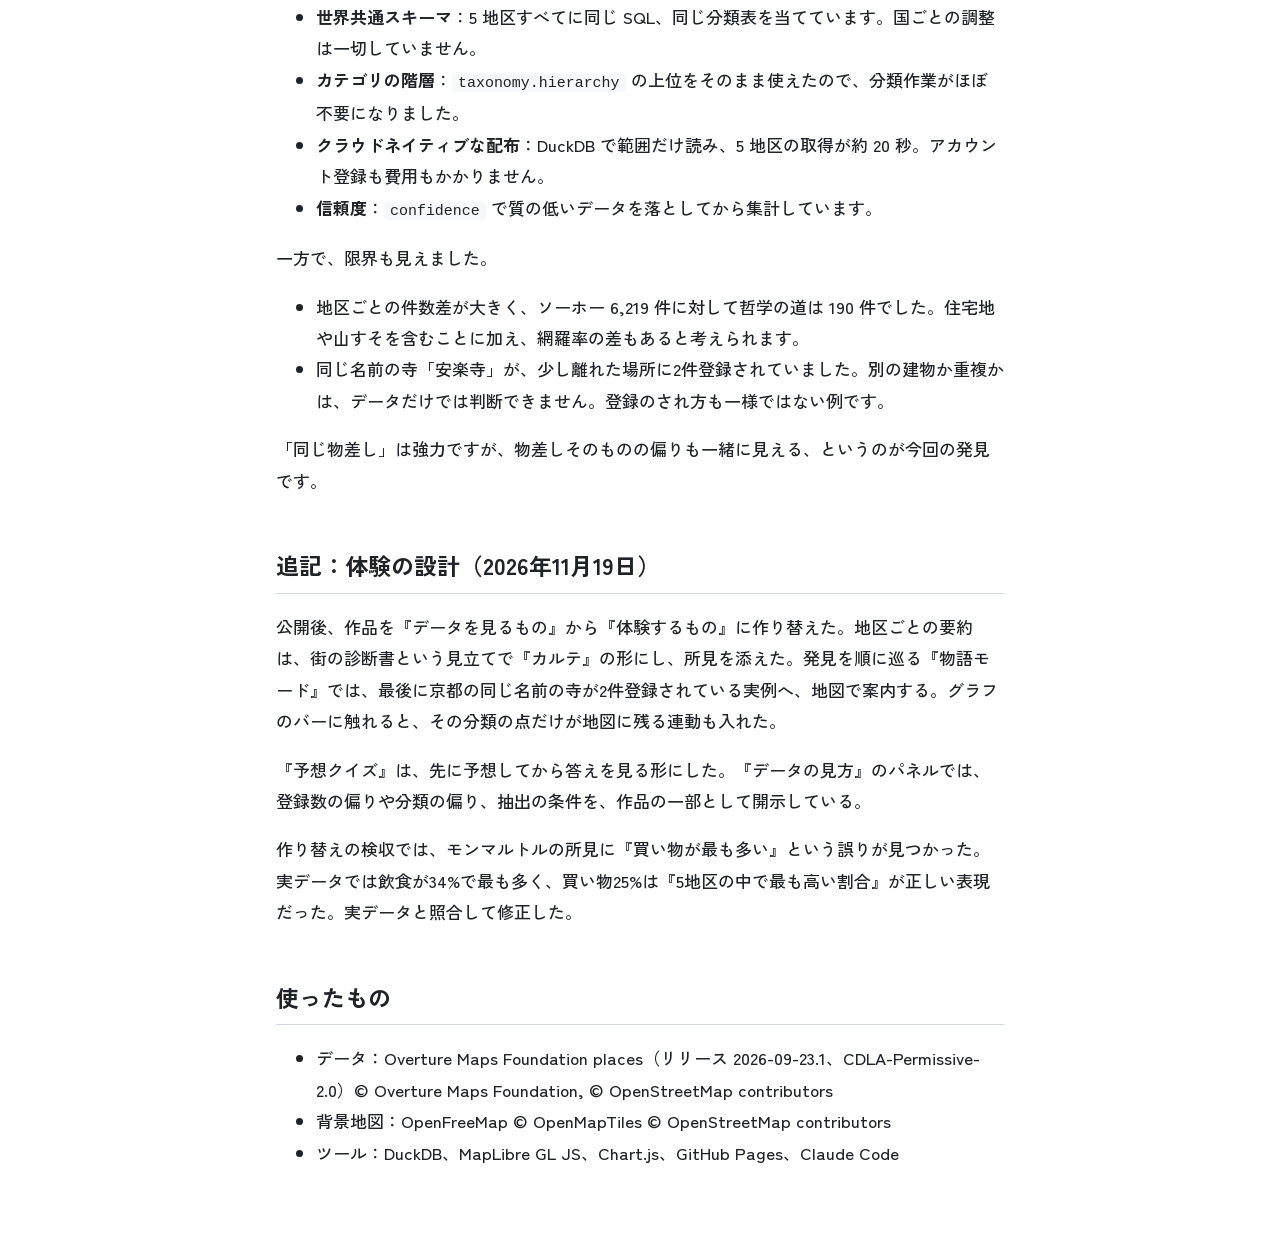
==== commit aa60fbe1: "Light basemap for legibility, new spot exhibit (Anrakuji), drop raw categories from popups" ====
--- a/docs/article/index.html
+++ b/docs/article/index.html
@@ -9,8 +9,8 @@
 <link rel="preconnect" href="https://fonts.gstatic.com" crossorigin>
 <link href="https://fonts.googleapis.com/css2?family=Zen+Kaku+Gothic+New:wght@500;700;900&display=swap" rel="stylesheet">
 <style>
-:root{--fg:#E9EEF3;--muted:#93A3B4;--line:rgba(233,238,243,0.14);--bg:#0C1218;--code:#141E29;--link:#FFB454}
-@media (prefers-color-scheme:light){:root{--fg:#1f2328;--muted:#59636e;--line:#d1d9e0;--bg:#fff;--code:#f6f8fa;--link:#0969da}}
+:root{--fg:#1f2328;--muted:#59636e;--line:#d1d9e0;--bg:#fff;--code:#f6f8fa;--link:#0969da}
+@media (prefers-color-scheme:dark){:root{--fg:#E9EEF3;--muted:#93A3B4;--line:rgba(233,238,243,0.14);--bg:#0C1218;--code:#141E29;--link:#FFB454}}
 *{box-sizing:border-box}
 body{margin:0;background:var(--bg);color:var(--fg);font:500 17px/1.85 "Zen Kaku Gothic New",system-ui,-apple-system,"Hiragino Sans","Noto Sans JP",sans-serif;font-variant-numeric:tabular-nums}
 main{max-width:760px;margin:0 auto;padding:40px 16px 80px}
@@ -120,11 +120,11 @@
 <p>一方で、限界も見えました。</p>
 <ul>
 <li>地区ごとの件数差が大きく、ソーホー 6,219 件に対して哲学の道は 190 件でした。住宅地や山すそを含むことに加え、網羅率の差もあると考えられます。</li>
-<li>大豊神社が <code>christian_place_of_worship</code> に分類されていました。神道を表すカテゴリがなく、日本の神社が誤分類される例があります。</li>
+<li>同じ名前の寺「安楽寺」が、少し離れた場所に2件登録されていました。別の建物か重複かは、データだけでは判断できません。登録のされ方も一様ではない例です。</li>
 </ul>
 <p>「同じ物差し」は強力ですが、物差しそのものの偏りも一緒に見える、というのが今回の発見です。</p>
 <h2>追記：体験の設計（2026年11月19日）</h2>
-<p>公開後、作品を『データを見るもの』から『体験するもの』に作り替えた。地区ごとの要約は、街の診断書という見立てで『カルテ』の形にし、所見を添えた。発見を順に巡る『物語モード』では、最後に京都の神社がキリスト教の礼拝施設に分類されていた実例を、地図のポップアップでそのまま見せる。グラフのバーに触れると、その分類の点だけが地図に残る連動も入れた。</p>
+<p>公開後、作品を『データを見るもの』から『体験するもの』に作り替えた。地区ごとの要約は、街の診断書という見立てで『カルテ』の形にし、所見を添えた。発見を順に巡る『物語モード』では、最後に京都の同じ名前の寺が2件登録されている実例へ、地図で案内する。グラフのバーに触れると、その分類の点だけが地図に残る連動も入れた。</p>
 <p>『予想クイズ』は、先に予想してから答えを見る形にした。『データの見方』のパネルでは、登録数の偏りや分類の偏り、抽出の条件を、作品の一部として開示している。</p>
 <p>作り替えの検収では、モンマルトルの所見に『買い物が最も多い』という誤りが見つかった。実データでは飲食が34%で最も多く、買い物25%は『5地区の中で最も高い割合』が正しい表現だった。実データと照合して修正した。</p>
 <h2>使ったもの</h2>
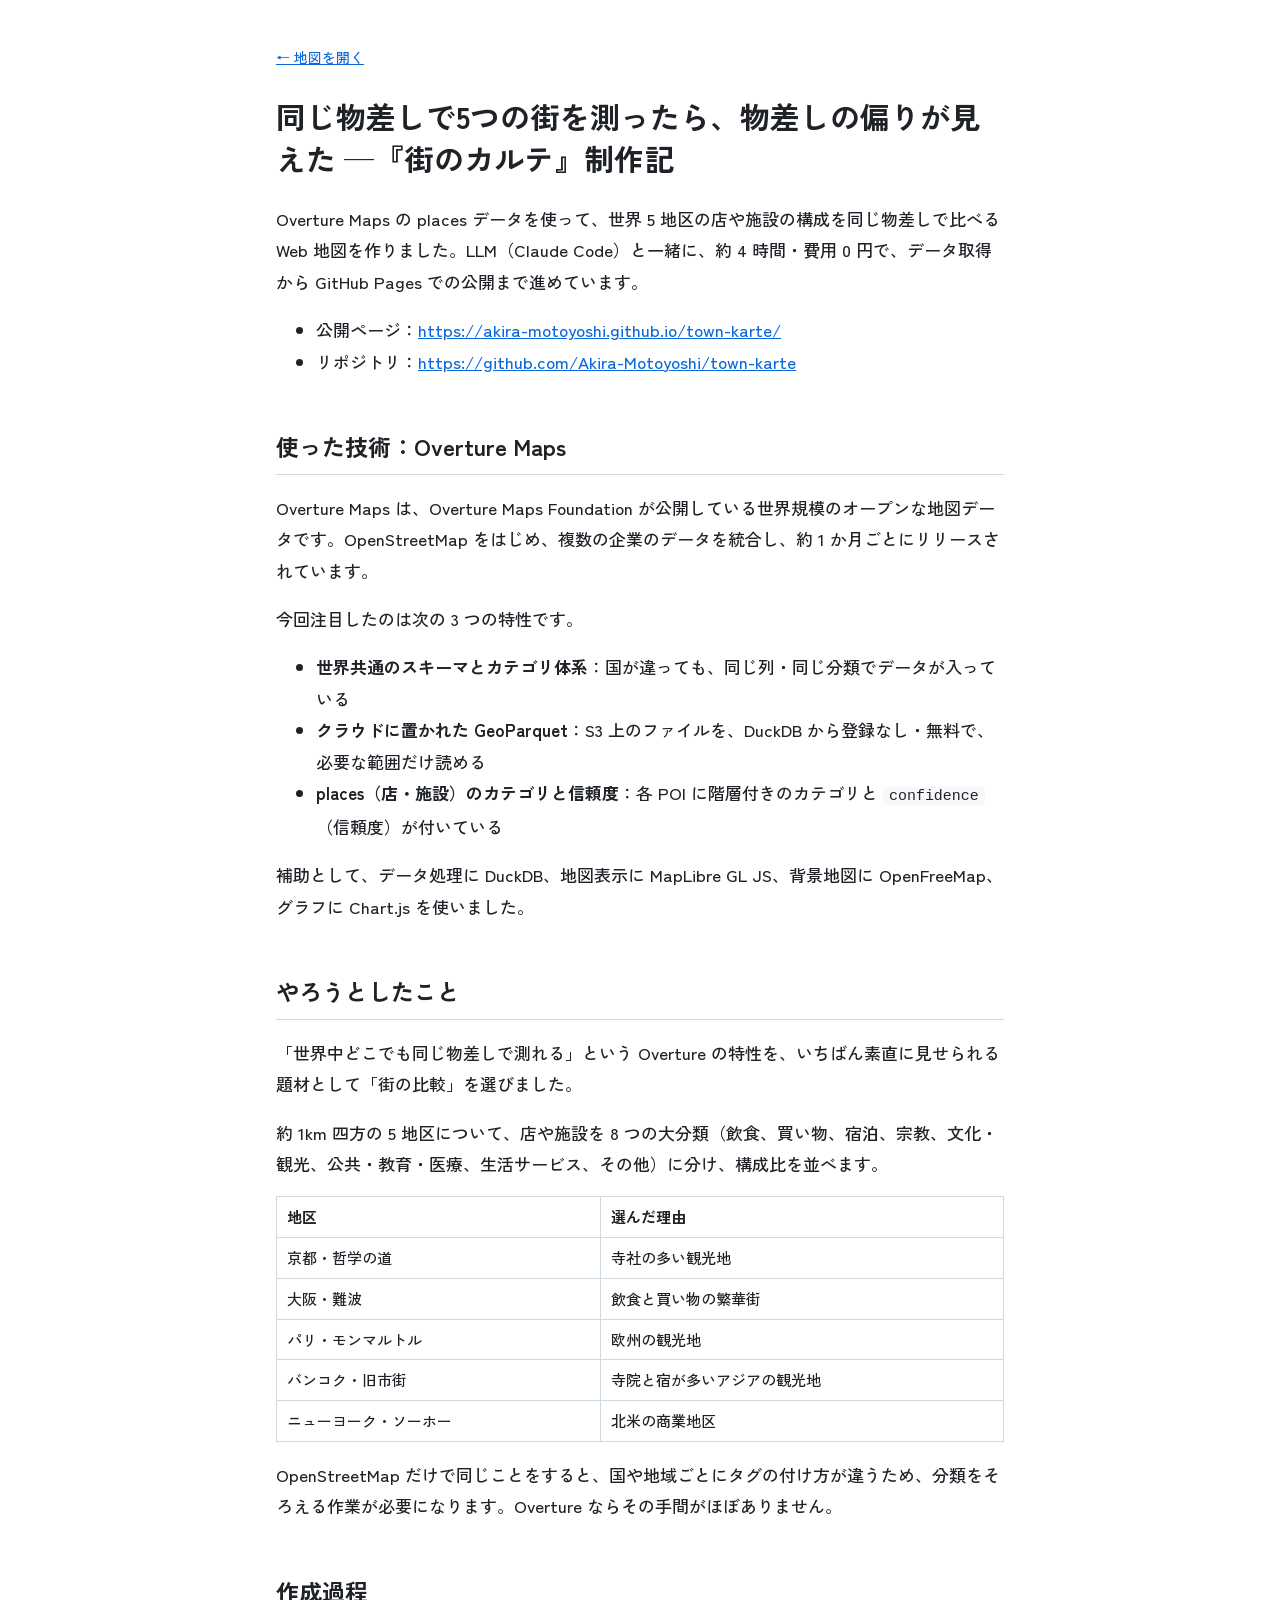
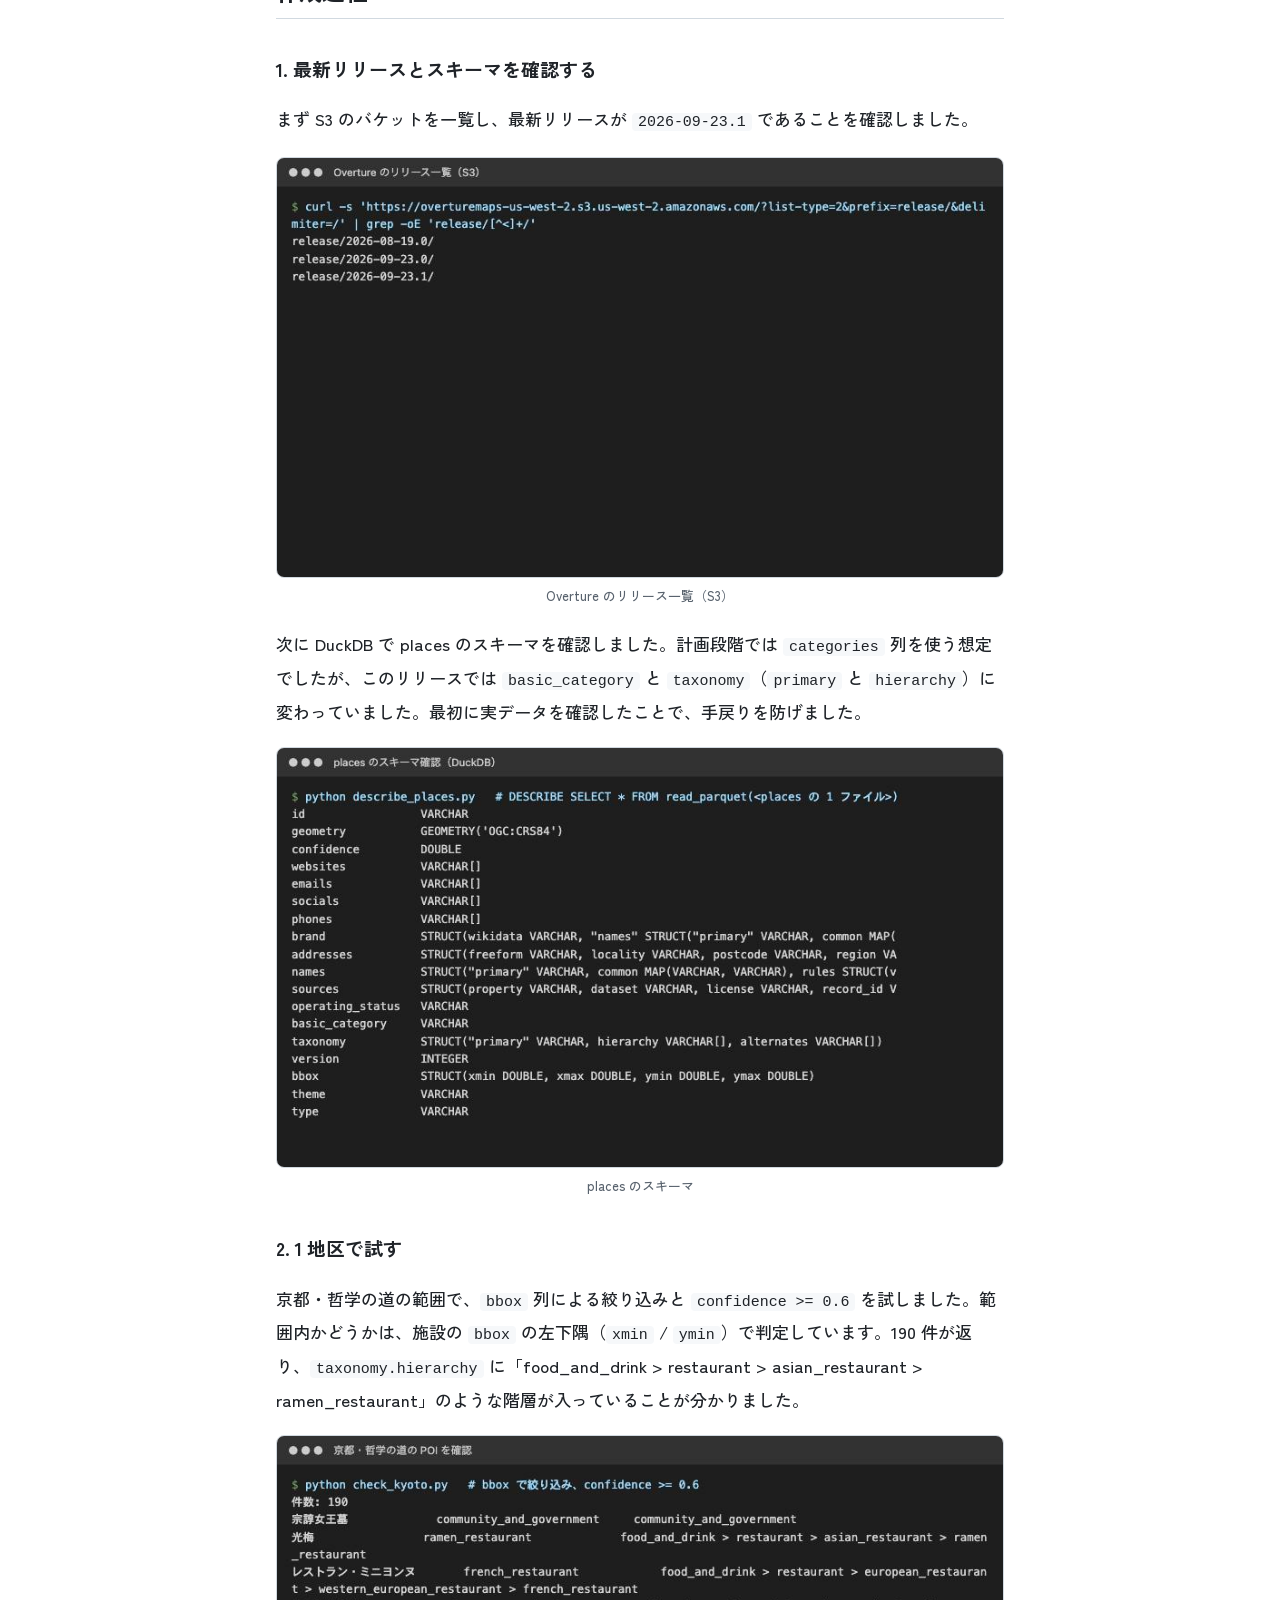
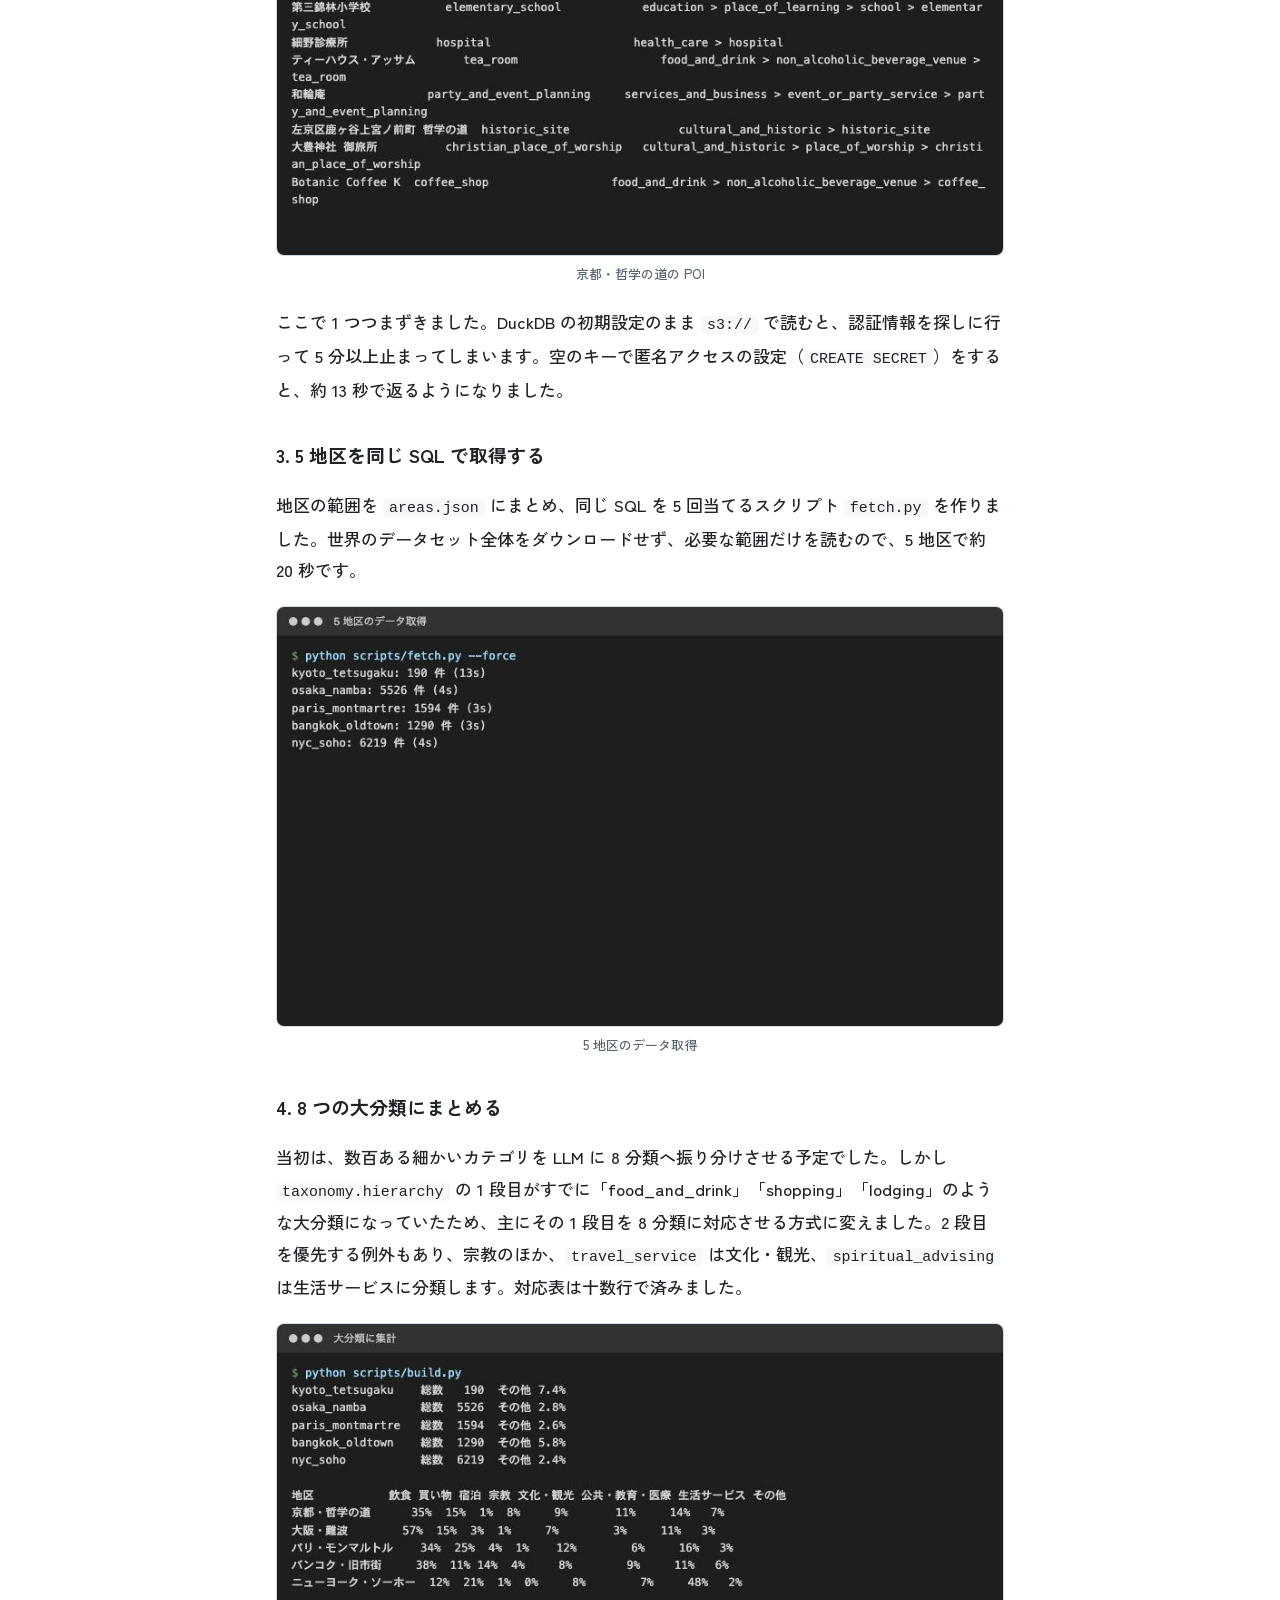
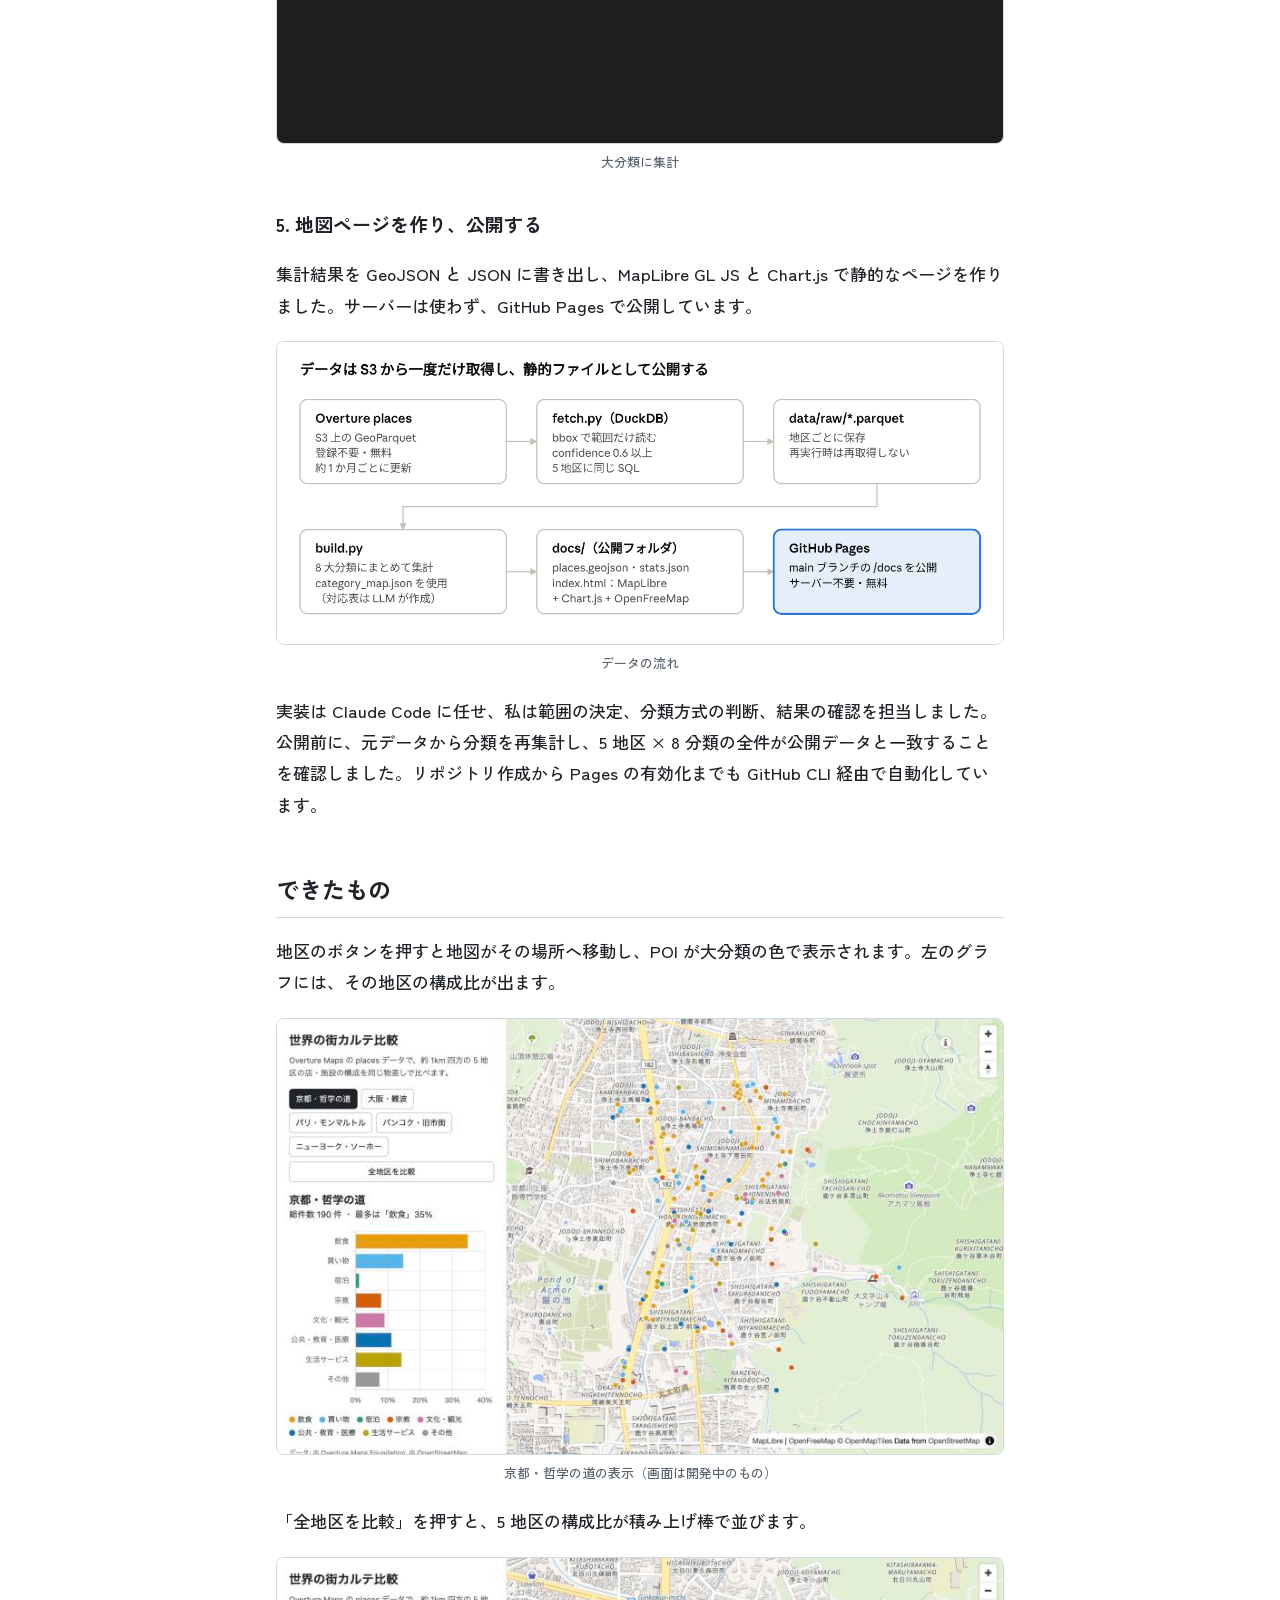
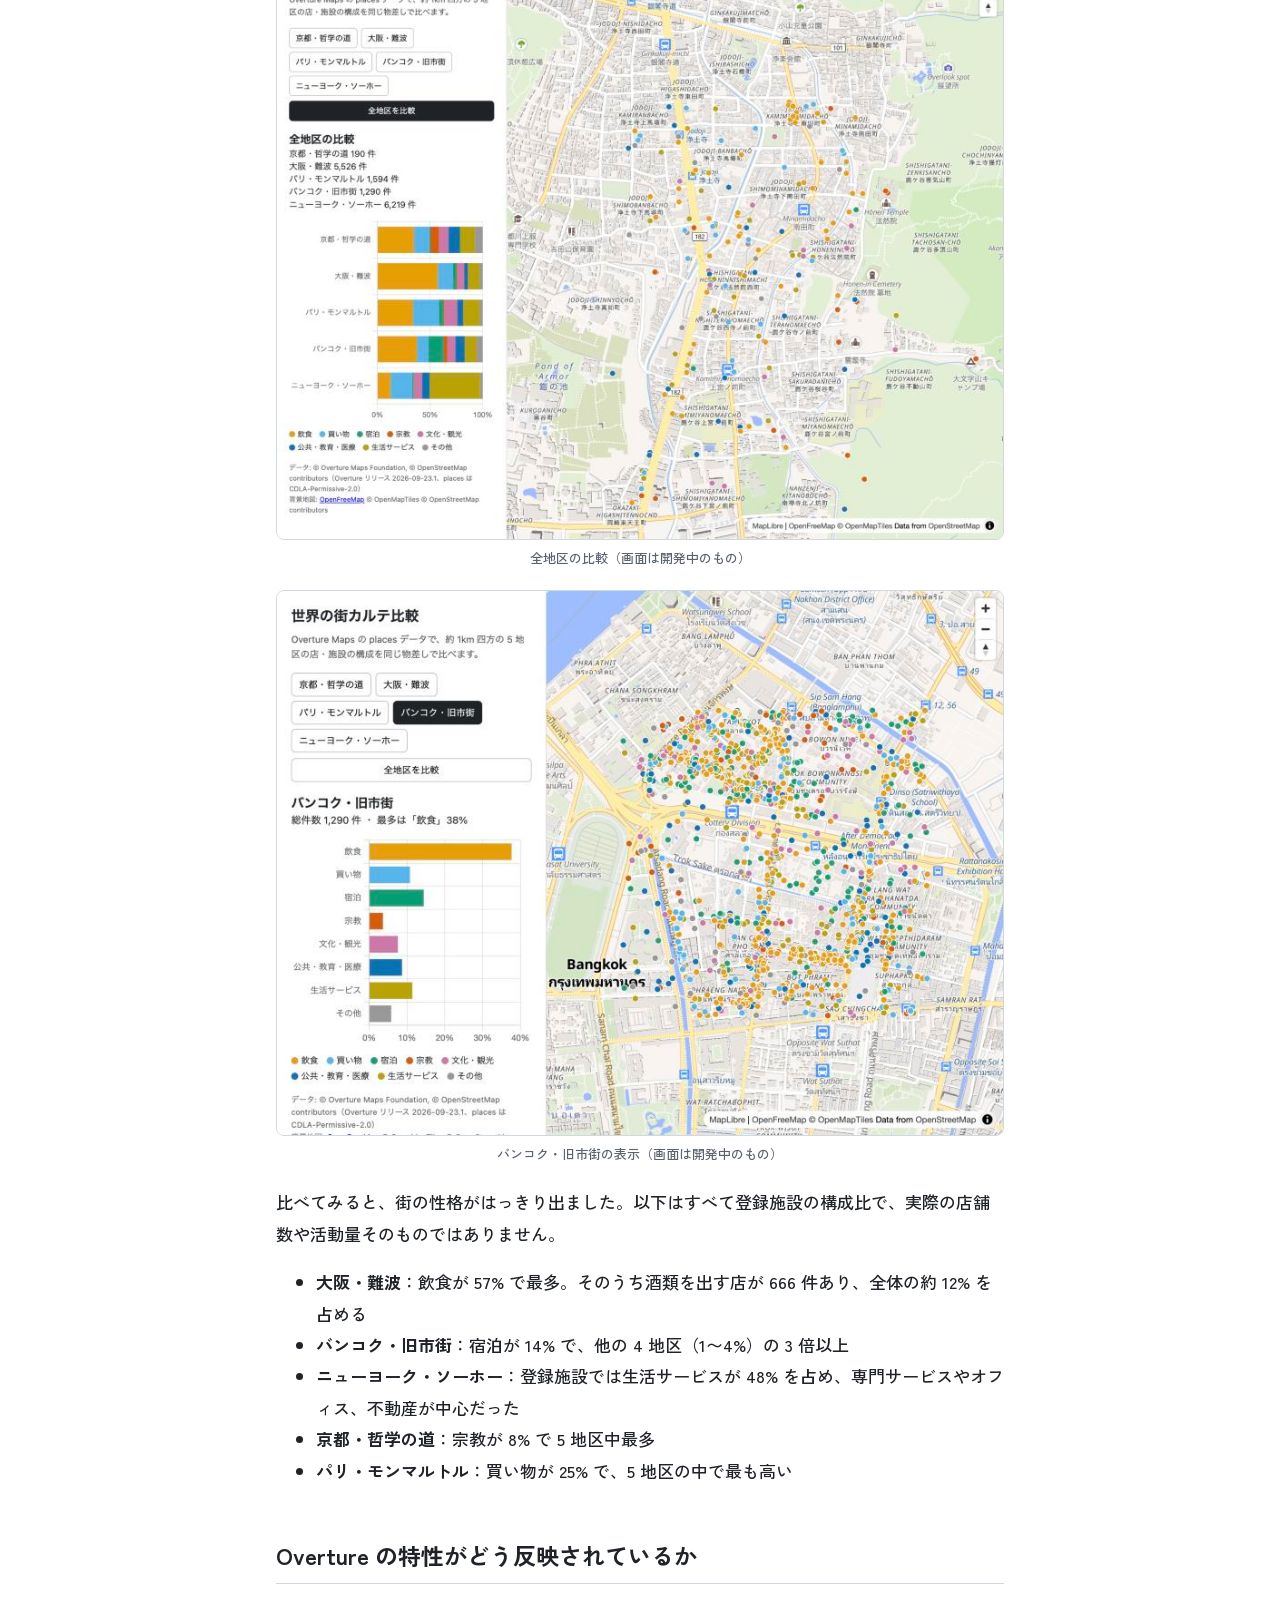
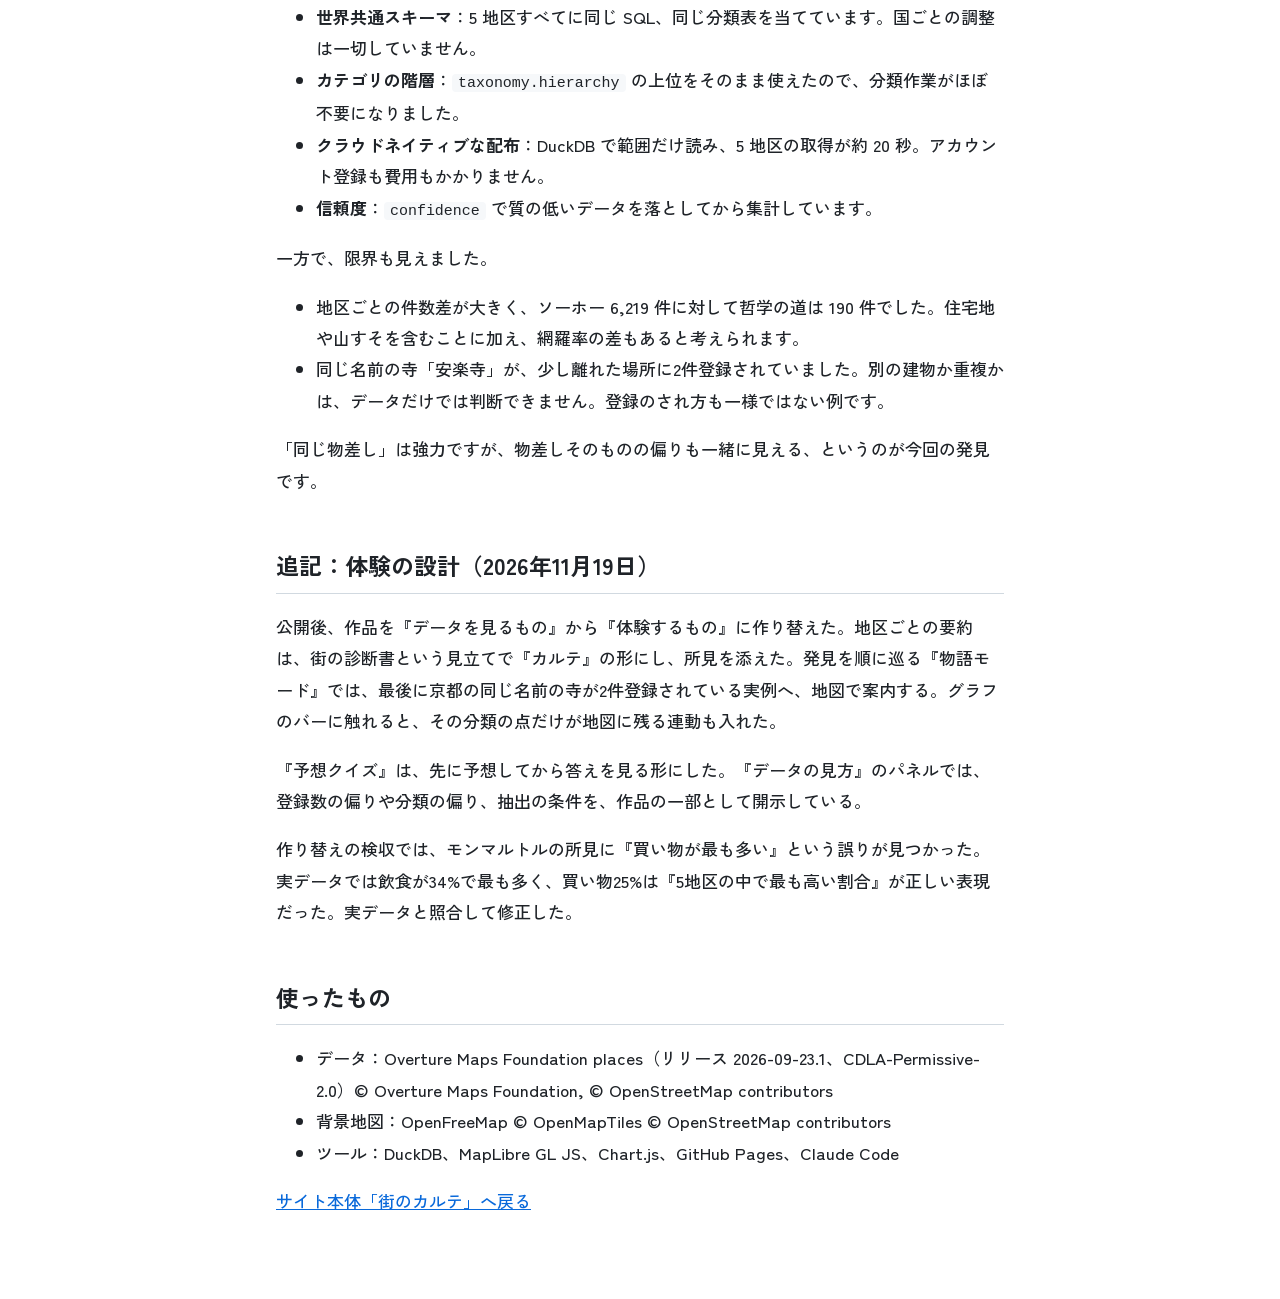
==== commit 23fe6d31: "Apply detailed review fixes: clustering, story ending, copy rewrites, quiz progress, chart labels, d" ====
--- a/docs/article/index.html
+++ b/docs/article/index.html
@@ -3,7 +3,7 @@
 <head>
 <meta charset="utf-8">
 <meta name="viewport" content="width=device-width, initial-scale=1">
-<title>世界の街カルテ 制作記</title>
+<title>同じ物差しで5つの街を測ったら、物差しの偏りが見えた —『街のカルテ』制作記</title>
 <meta name="description" content="Overture Maps の places データで世界 5 地区を比べる Web 地図を作った過程">
 <link rel="preconnect" href="https://fonts.googleapis.com">
 <link rel="preconnect" href="https://fonts.gstatic.com" crossorigin>
@@ -27,7 +27,7 @@
 </head>
 <body><main>
 <a class="back" href="../">← 地図を開く</a>
-<h1>Overture Maps で「世界の街カルテ」を作った — 同じ SQL で 5 つの街を比べる</h1>
+<h1>同じ物差しで5つの街を測ったら、物差しの偏りが見えた —『街のカルテ』制作記</h1>
 <p>Overture Maps の places データを使って、世界 5 地区の店や施設の構成を同じ物差しで比べる Web 地図を作りました。LLM（Claude Code）と一緒に、約 4 時間・費用 0 円で、データ取得から GitHub Pages での公開まで進めています。</p>
 <ul>
 <li>公開ページ：<a href="https://akira-motoyoshi.github.io/town-karte/">https://akira-motoyoshi.github.io/town-karte/</a></li>
@@ -98,10 +98,10 @@
 <p>実装は Claude Code に任せ、私は範囲の決定、分類方式の判断、結果の確認を担当しました。公開前に、元データから分類を再集計し、5 地区 × 8 分類の全件が公開データと一致することを確認しました。リポジトリ作成から Pages の有効化までも GitHub CLI 経由で自動化しています。</p>
 <h2>できたもの</h2>
 <p>地区のボタンを押すと地図がその場所へ移動し、POI が大分類の色で表示されます。左のグラフには、その地区の構成比が出ます。</p>
-<figure><img alt="京都・哲学の道の表示" loading="lazy" src="07_kyoto_page.jpg" /><figcaption>京都・哲学の道の表示</figcaption></figure>
+<figure><img alt="京都・哲学の道の表示" loading="lazy" src="07_kyoto_page.jpg" /><figcaption>京都・哲学の道の表示（画面は開発中のもの）</figcaption></figure>
 <p>「全地区を比較」を押すと、5 地区の構成比が積み上げ棒で並びます。</p>
-<figure><img alt="全地区の比較" loading="lazy" src="08_compare.jpg" /><figcaption>全地区の比較</figcaption></figure>
-<figure><img alt="バンコク・旧市街の表示" loading="lazy" src="09_bangkok.jpg" /><figcaption>バンコク・旧市街の表示</figcaption></figure>
+<figure><img alt="全地区の比較" loading="lazy" src="08_compare.jpg" /><figcaption>全地区の比較（画面は開発中のもの）</figcaption></figure>
+<figure><img alt="バンコク・旧市街の表示" loading="lazy" src="09_bangkok.jpg" /><figcaption>バンコク・旧市街の表示（画面は開発中のもの）</figcaption></figure>
 <p>比べてみると、街の性格がはっきり出ました。以下はすべて登録施設の構成比で、実際の店舗数や活動量そのものではありません。</p>
 <ul>
 <li><strong>大阪・難波</strong>：飲食が 57% で最多。そのうち酒類を出す店が 666 件あり、全体の約 12% を占める</li>
@@ -133,4 +133,5 @@
 <li>背景地図：OpenFreeMap © OpenMapTiles © OpenStreetMap contributors</li>
 <li>ツール：DuckDB、MapLibre GL JS、Chart.js、GitHub Pages、Claude Code</li>
 </ul>
+<p><a href="../">サイト本体「街のカルテ」へ戻る</a></p>
 </main></body></html>
